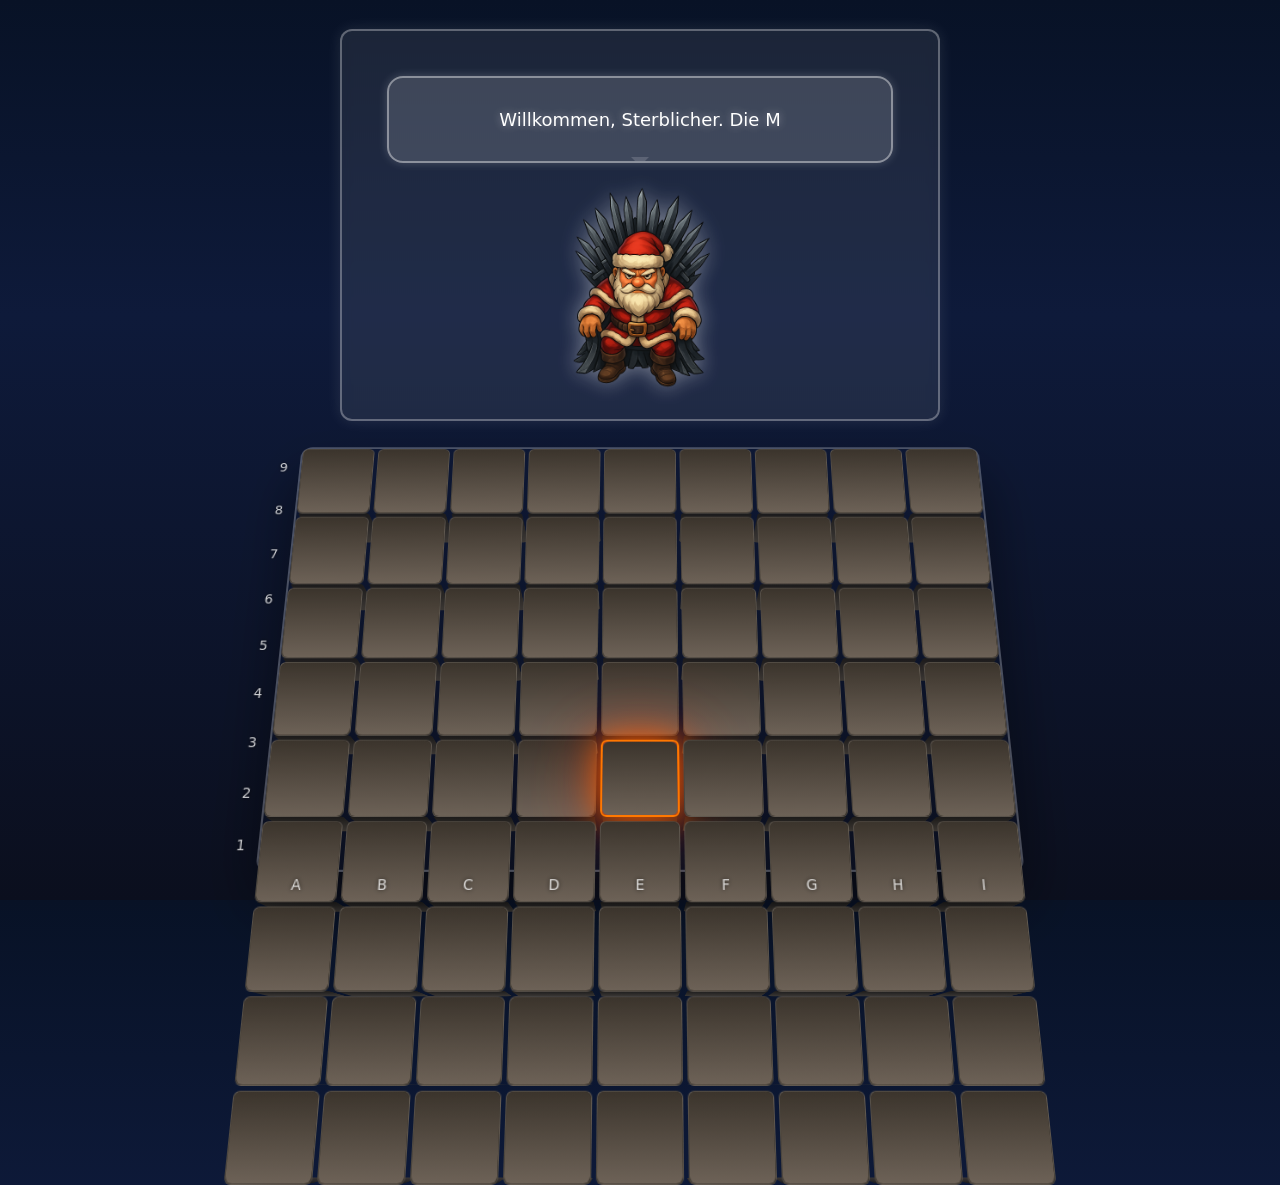
==== index.html @ 5eae1a0c "top" ====
<!DOCTYPE html>
<html lang="de">
<head>
<meta charset="UTF-8" />
<meta name="viewport" content="width=device-width, initial-scale=1.0" />
<title>3D Board – Mitternachtsschnee</title>
<style>
:root {
  --board-size: 9;
  --tile-gap: 4px;
  --tilt-start: 90deg;
  --tilt-end: 20deg;
  --anim-duration: 2000ms;
}
*{box-sizing:border-box}
body{
  margin:0;
  height:100dvh;
  display:flex;
  flex-direction:column;
  justify-content:center;
  align-items:center;
  font-family:system-ui,-apple-system,Segoe UI,Roboto,Helvetica,Arial,sans-serif;
  perspective:1200px;
  color:#f8f8f8;
  background:linear-gradient(to bottom,#081226 0%,#0e1a3a 35%,#0b0f1e 100%);
  overflow:hidden;
}

/* ❄️ Schneefall */
.snow-container{position:fixed;top:0;left:0;right:0;height:35vh;overflow:hidden;pointer-events:none;z-index:0;}
.snowflake{position:absolute;top:-10px;background:white;border-radius:50%;opacity:.8;animation:fall linear forwards;}
@keyframes fall{0%{transform:translateY(0);opacity:1;}100%{transform:translateY(35vh);opacity:0;}}

/* === Santa & Sprechblase === */
.santaWrap{
  position:relative;
  display:flex;
  flex-direction:column;
  align-items:center;
  justify-content:flex-start;
  text-align:center;
  width:90%;
  max-width:600px;
  padding:3dvh 0 2dvh;
  border:2px solid rgba(255,255,255,0.3);
  border-radius:12px;
  background:rgba(255,255,255,0.08);
  backdrop-filter:blur(6px);
  box-shadow:0 0 15px rgba(255,255,255,0.1);
  z-index:2;
  flex-shrink:0;
}
.speechBubble{
  position:relative;
  background:rgba(255,255,255,0.15);
  border:2px solid rgba(255,255,255,0.4);
  border-radius:16px;
  padding:1dvh 2dvw;
  margin-bottom:2dvh;
  font-size:clamp(12px,2.5vw,18px);
  line-height:1.4;
  color:#fff;
  width:85%;
  height:4.8em; /* Fixe Höhe für 2–3 Zeilen */
  overflow:hidden;
  text-align:center;
  text-shadow:0 0 8px rgba(255,255,255,0.4);
  box-shadow:0 0 10px rgba(255,255,255,0.2);
  opacity:0;
  transition:opacity .8s ease;
  display:flex;
  align-items:center;
  justify-content:center;
}
.speechBubble::after,.speechBubble::before{
  content:"";
  position:absolute;
  bottom:-18px;
  left:50%;
  transform:translateX(-50%);
  border:9px solid transparent;
  border-top-color:rgba(255,255,255,0.4);
}
.speechBubble::before{bottom:-14px;border-top-color:rgba(255,255,255,0.15);}
.santaWrap img{width:clamp(100px,25vmin,220px);height:auto;display:block;filter:drop-shadow(0 0 10px rgba(255,255,255,0.4));}

/* === Würfel === */
.santaPieces {
  position:absolute;
  top:55%;
  width:100%;
  opacity:0;
  transform:scale(0.6);
  transition:opacity 1.5s ease, transform 1.5s ease;
  pointer-events:none;
}
.santaPieces.show {
  opacity:1;
  transform:scale(1);
}
.santaPiece {
  position:absolute;
  top:0;
  width:65px;height:65px;
  border-radius:8px;
  background:linear-gradient(145deg,#dcdfe9,#a0a3b0);
  display:flex;align-items:center;justify-content:center;
  font-size:2rem;
  color:#fff;
  box-shadow:0 0 20px rgba(255,255,255,0.25);
  transform-style:preserve-3d;
  cursor:grab;
  user-select:none;
  transition:transform .2s ease, box-shadow .2s ease;
  pointer-events:auto;
}
.santaPiece:active{cursor:grabbing;transform:scale(1.1);}
.santaPiece.king{left:40px;background:linear-gradient(145deg,#ffbf00,#cc9a00);}
.santaPiece.guard{right:40px;background:linear-gradient(145deg,#5bc0de,#337ab7);}

/* === Board === */
.board3d{
  width:min(80vmin,85vw);
  height:auto;
  aspect-ratio:1/1;
  max-height:50vh;
  perspective:1200px;
  z-index:1;
  display:flex;
  align-items:center;
  justify-content:center;
  transform:translateY(0);
  position:relative;
  flex-shrink:0;
}
#board{
  display:grid;
  grid-template-columns:repeat(var(--board-size),1fr);
  grid-template-rows:repeat(var(--board-size),1fr);
  gap:var(--tile-gap);
  width:100%;height:100%;
  border:2px solid rgba(255,255,255,0.25);
  border-radius:12px;
  transform-style:preserve-3d;transform-origin:center;
  transform:rotateX(var(--tilt-start));animation:tiltIn var(--anim-duration)ease-out forwards;
  box-shadow:0 30px 60px rgba(0,0,0,0.45);
}
@keyframes tiltIn{from{transform:rotateX(var(--tilt-start));}to{transform:rotateX(var(--tilt-end));}}
.tile{
  position:relative;
  background:linear-gradient(145deg,#51483e,#332d25);
  border:1px solid rgba(255,255,255,0.1);
  border-radius:6px;
  transform-style:preserve-3d;
  display:flex;align-items:center;justify-content:center;
  cursor:pointer;
  transition:transform .6s ease, box-shadow .3s ease, background .3s ease;
  box-shadow:inset 0 2px 4px rgba(0,0,0,0.4);
  aspect-ratio:1/1;
}
.tile.center{
  background:radial-gradient(circle at center,#ff3300 0%,#7a0000 70%);
  border:2px solid rgba(255,120,0,1);
  box-shadow:0 0 30px rgba(255,100,0,0.9),
             0 0 70px rgba(255,60,0,0.7),
             inset 0 0 50px rgba(255,200,100,0.5);
  animation:flame 1.6s infinite ease-in-out alternate;
  cursor:default !important;
}
@keyframes flame {
  0% { box-shadow:0 0 25px rgba(255,100,0,0.9),
                 0 0 60px rgba(255,60,0,0.7),
                 inset 0 0 30px rgba(255,180,50,0.4); }
  100% { box-shadow:0 0 40px rgba(255,150,0,1),
                 0 0 90px rgba(255,100,0,0.9),
                 inset 0 0 60px rgba(255,220,150,0.6); }
}
.tile::before{
  content:"";position:absolute;inset:0;
  background:linear-gradient(to top,#6d6257,#3b342c);
  border-radius:6px;transform-origin:bottom;transform:translateZ(0);
  transition:transform .5s ease;
}
.tile::after{
  content:"";position:absolute;inset:0;background:linear-gradient(to bottom,#463f35,#1d1a15);
  border-radius:6px;transform-origin:bottom;transform:rotateX(90deg) translateZ(0);
  transition:transform .5s ease;opacity:.8;
}
.tile.pillar::before{transform:translateZ(20px);}
.tile.pillar::after{transform:rotateX(90deg) translateZ(20px);}
.tile.highlight {
  box-shadow:0 0 15px 6px rgba(0,80,255,0.6);
  background:linear-gradient(145deg,#3a4a6b,#1a2338);
  border:1px solid rgba(0,100,255,0.6);
}

/* === Koordinaten === */
#coords {
  position:absolute;
  inset:0;
  pointer-events:none;
  transform-style:preserve-3d;
  transform:rotateX(var(--tilt-end));
  z-index:5;
}
.coord-col, .coord-row {
  position:absolute;
  color:rgba(255,255,255,0.8);
  font-size:clamp(10px,1.5vmin,14px);
  text-shadow:0 0 4px rgba(0,0,0,0.7);
  transform:translateZ(2px);
}
.coord-col {
  bottom:-1.5em;
  width:calc(100% / var(--board-size));
  text-align:center;
  left:calc((var(--index) + 0.5) * (100% / var(--board-size)));
  transform:translateX(-50%) translateZ(2px);
}
.coord-row {
  left:-1.5em;
  height:calc(100% / var(--board-size));
  display:flex;align-items:center;justify-content:center;
  top:calc((var(--index) + 0.5) * (100% / var(--board-size)));
  transform:translateY(-50%) translateZ(2px);
}
</style>
</head>
<body>
  <div class="snow-container" id="snow"></div>

  <div class="santaWrap">
    <p class="speechBubble" id="speechBubble">Willkommen, Sterblicher. Die Mitternacht ist still, und der Schnee tanzt … 🎅</p>
    <img id="santaImg" src="assets/opponent/santa1.png" alt="Santa Gegner" />
    <div class="santaPieces" id="santaPieces">
      <div class="santaPiece king" draggable="true" id="king">👑</div>
      <div class="santaPiece guard" draggable="true" id="guard">🛡️</div>
    </div>
  </div>

  <div class="board3d">
    <div id="board"></div>
    <div id="coords"></div>
  </div>

<script>
class Tile {
  constructor(x,y,isCenter=false){
    this.x=x;this.y=y;this.isCenter=isCenter;
    this.el=document.createElement('div');
    this.el.className='tile';
    if(isCenter)this.el.classList.add('center');
  }
}
class Board{
  constructor(size=9){
    this.size=size;this.center=Math.floor(size/2);
    this.el=document.getElementById('board');
    this.el.style.setProperty('--board-size',String(size));
    for(let y=0;y<size;y++){
      for(let x=0;x<size;x++){
        const t=new Tile(x,y,x===this.center&&y===this.center);
        this.el.appendChild(t.el);
        t.el.dataset.x=x;t.el.dataset.y=y;
        if(!t.isCenter){
          t.el.addEventListener('click',()=>{
            if(t.el.querySelector('.santaPiece')) return;
            t.el.classList.toggle('pillar');
          });
        }
        t.el.addEventListener('dragenter',e=>{
          e.preventDefault();
          if(!t.isCenter)t.el.classList.add('highlight');
        });
        t.el.addEventListener('dragleave',()=>t.el.classList.remove('highlight'));
        t.el.addEventListener('dragover',e=>e.preventDefault());
        t.el.addEventListener('drop',e=>{
          t.el.classList.remove('highlight');
          if(t.isCenter){speakSanta("Das Zentrum ist heilig – hier darf nichts platziert werden! 🔥");return;}
          const pieceId=e.dataTransfer.getData('piece');
          if(!pieceId)return;
          const piece=document.getElementById(pieceId);
          const yPos=parseInt(t.el.dataset.y);
          if(pieceId==='guard' && yPos!==0){speakSanta("Der Guard darf nur in deiner ersten Reihe platziert werden! ❄️");return;}
          if(t.el.querySelector('.santaPiece')){speakSanta("Dieses Feld ist bereits besetzt! ⚠️");return;}
          t.el.appendChild(piece);
          piece.style.position='absolute';
          piece.style.top='10%';
          piece.style.left='10%';
          piece.style.transform='scale(0.8)';
          speakSanta("Gut gemacht! Jetzt bist du bereit für das nächste Kapitel ... 🎄");
        });
      }
    }
    this.addCoords();
  }
  addCoords(){
    const c=document.getElementById('coords');
    const s=this.size;
    for(let x=0;x<s;x++){
      const col=document.createElement('div');
      col.className='coord-col';
      col.style.setProperty('--index',x);
      col.textContent=String.fromCharCode(65+x);
      c.appendChild(col);
    }
    for(let y=0;y<s;y++){
      const row=document.createElement('div');
      row.className='coord-row';
      row.style.setProperty('--index',y);
      row.textContent=s-y;
      c.appendChild(row);
    }
  }
}

function typeWriter(el,text,speed=25){
  const shortText=text.length>160?text.slice(0,150)+'…':text;
  el.textContent='';el.style.opacity='1';let i=0;
  (function tick(){if(i<shortText.length){el.textContent+=shortText[i++];setTimeout(tick,speed);} })();
}
function speakSanta(text){typeWriter(document.getElementById('speechBubble'),text,20);}
function createSnowflakes(c,n=40){
  for(let i=0;i<n;i++){
    const f=document.createElement('div');f.classList.add('snowflake');
    const s=Math.random()*4+2;f.style.width=`${s}px`;f.style.height=`${s}px`;
    f.style.left=`${Math.random()*100}%`;f.style.animationDuration=`${5+Math.random()*5}s`;f.style.animationDelay=`${Math.random()*5}s`;
    c.appendChild(f);
    f.addEventListener('animationend',()=>{c.removeChild(f);createSnowflakes(c,1);});
  }
}
document.addEventListener('DOMContentLoaded',()=>{
  new Board(9);
  const b=document.getElementById('speechBubble');
  const p=document.getElementById('santaPieces');
  const t1=b.textContent.trim();
  b.textContent='';
  const t2="Platziere den König und den Guard auf dem Spielfeld. Der König darf überall stehen, der Guard nur in deiner ersten Reihe. 👑🛡️";
  document.getElementById('board').addEventListener('animationend',()=>{
    typeWriter(b,t1,30);
    setTimeout(()=>{p.classList.add('show');setTimeout(()=>{typeWriter(b,t2,25);},1800);},6000);
  },{once:true});
  createSnowflakes(document.getElementById('snow'));
  document.querySelectorAll('.santaPiece').forEach(p=>{
    p.addEventListener('dragstart',e=>{e.dataTransfer.setData('piece',p.id);e.target.style.opacity='0.6';});
    p.addEventListener('dragend',e=>{e.target.style.opacity='1';});
  });
});
</script>
</body>
</html>
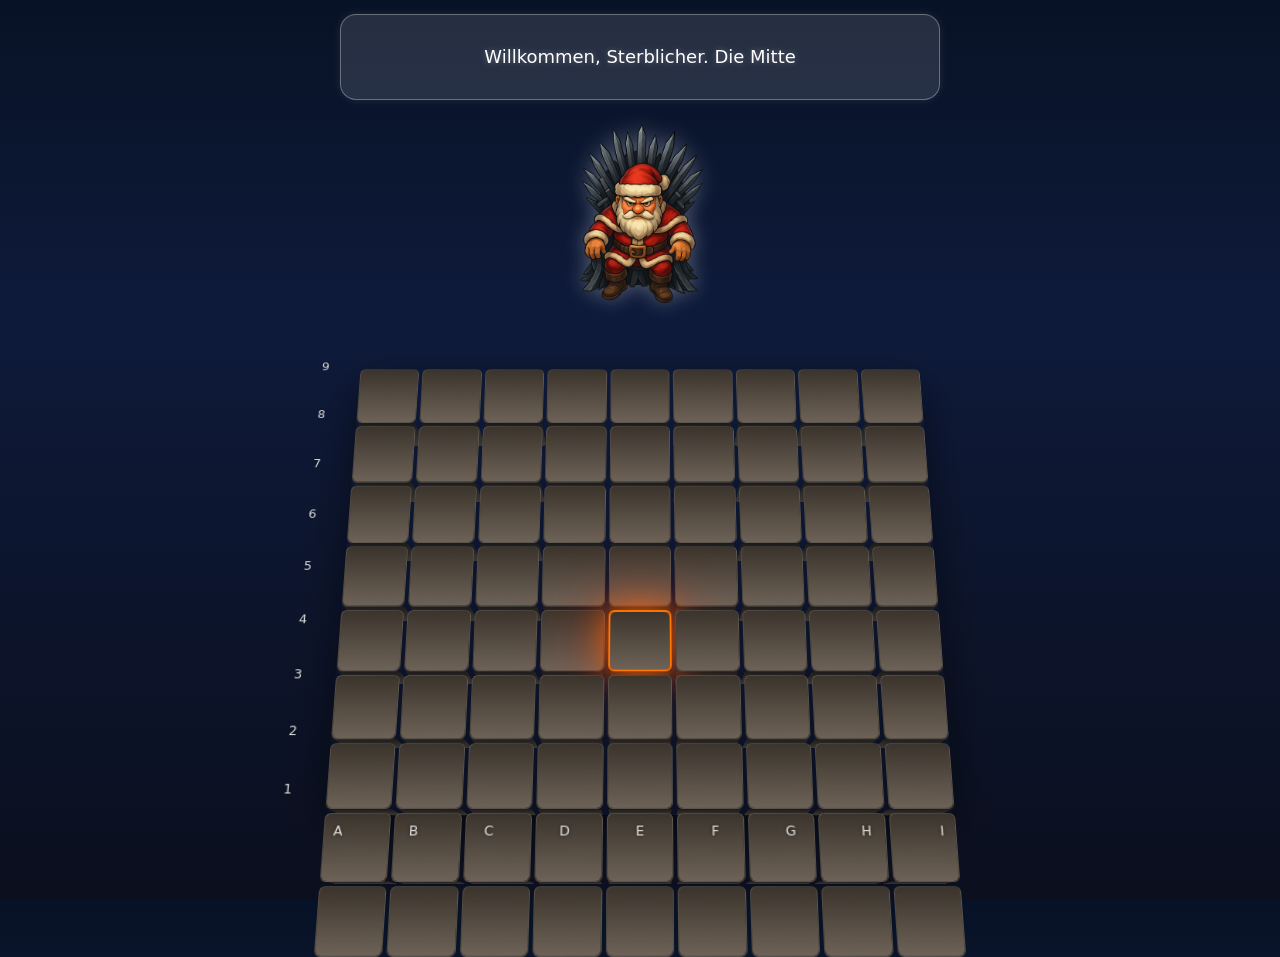
==== commit 2553efe7: "letzter stand" ====
--- a/index.html
+++ b/index.html
@@ -3,28 +3,28 @@
 <head>
 <meta charset="UTF-8" />
 <meta name="viewport" content="width=device-width, initial-scale=1.0" />
-<title>3D Board – Mitternachtsschnee</title>
+<title>3D Board – Santa Frost</title>
 <style>
 :root {
   --board-size: 9;
   --tile-gap: 4px;
   --tilt-start: 90deg;
-  --tilt-end: 20deg;
+  --tilt-end: 18deg;
   --anim-duration: 2000ms;
 }
-*{box-sizing:border-box}
-body{
-  margin:0;
-  height:100dvh;
-  display:flex;
-  flex-direction:column;
-  justify-content:center;
-  align-items:center;
-  font-family:system-ui,-apple-system,Segoe UI,Roboto,Helvetica,Arial,sans-serif;
-  perspective:1200px;
-  color:#f8f8f8;
-  background:linear-gradient(to bottom,#081226 0%,#0e1a3a 35%,#0b0f1e 100%);
-  overflow:hidden;
+*{box-sizing:border-box;margin:0;padding:0;}
+body {
+  height: 100dvh;
+  display: flex;
+  flex-direction: column;
+  justify-content: flex-start; /* war space-between -> entfernt den Abstand */
+  align-items: center;
+  background: linear-gradient(to bottom,#081226 0%,#0e1a3a 35%,#0b0f1e 100%);
+  color: #fff;
+  font-family: system-ui, -apple-system, Segoe UI, Roboto, Helvetica, Arial, sans-serif;
+  overflow: hidden;
+  perspective: 1200px;
+  padding: 1dvh 0;
 }
 
 /* ❄️ Schneefall */
@@ -32,138 +32,145 @@
 .snowflake{position:absolute;top:-10px;background:white;border-radius:50%;opacity:.8;animation:fall linear forwards;}
 @keyframes fall{0%{transform:translateY(0);opacity:1;}100%{transform:translateY(35vh);opacity:0;}}
 
-/* === Santa & Sprechblase === */
-.santaWrap{
-  position:relative;
-  display:flex;
-  flex-direction:column;
-  align-items:center;
-  justify-content:flex-start;
-  text-align:center;
-  width:90%;
-  max-width:600px;
-  padding:3dvh 0 2dvh;
-  border:2px solid rgba(255,255,255,0.3);
-  border-radius:12px;
-  background:rgba(255,255,255,0.08);
-  backdrop-filter:blur(6px);
-  box-shadow:0 0 15px rgba(255,255,255,0.1);
-  z-index:2;
-  flex-shrink:0;
-}
+/* === Santa & UI === */
+.santaWrap {
+  display: flex;
+  flex-direction: column;
+  align-items: center;
+  justify-content: flex-start;
+  gap: 1dvh; /* etwas enger zusammen */
+  z-index: 2;
+  flex-shrink: 0;
+  margin-top: 0.5dvh; /* fast kein Abstand oben */
+  margin-bottom: 0.5dvh; /* minimaler Puffer zum Board */
+}
+
 .speechBubble{
-  position:relative;
-  background:rgba(255,255,255,0.15);
-  border:2px solid rgba(255,255,255,0.4);
+  background:rgba(255,255,255,0.12);
+  border:1.5px solid rgba(255,255,255,0.3);
   border-radius:16px;
   padding:1dvh 2dvw;
-  margin-bottom:2dvh;
-  font-size:clamp(12px,2.5vw,18px);
+  font-size:clamp(12px,2.3vw,18px);
   line-height:1.4;
-  color:#fff;
-  width:85%;
-  height:4.8em; /* Fixe Höhe für 2–3 Zeilen */
+  width:min(85vw,600px);
+  height:4.8em;
+  text-align:center;
+  text-shadow:0 0 6px rgba(255,255,255,0.3);
   overflow:hidden;
-  text-align:center;
-  text-shadow:0 0 8px rgba(255,255,255,0.4);
-  box-shadow:0 0 10px rgba(255,255,255,0.2);
   opacity:0;
   transition:opacity .8s ease;
   display:flex;
   align-items:center;
   justify-content:center;
-}
-.speechBubble::after,.speechBubble::before{
-  content:"";
-  position:absolute;
-  bottom:-18px;
-  left:50%;
-  transform:translateX(-50%);
-  border:9px solid transparent;
-  border-top-color:rgba(255,255,255,0.4);
-}
-.speechBubble::before{bottom:-14px;border-top-color:rgba(255,255,255,0.15);}
-.santaWrap img{width:clamp(100px,25vmin,220px);height:auto;display:block;filter:drop-shadow(0 0 10px rgba(255,255,255,0.4));}
-
-/* === Würfel === */
-.santaPieces {
-  position:absolute;
-  top:55%;
-  width:100%;
-  opacity:0;
-  transform:scale(0.6);
-  transition:opacity 1.5s ease, transform 1.5s ease;
-  pointer-events:none;
-}
-.santaPieces.show {
-  opacity:1;
-  transform:scale(1);
-}
-.santaPiece {
-  position:absolute;
-  top:0;
+  box-shadow:0 0 8px rgba(255,255,255,0.1);
+  margin-bottom:1dvh;
+}
+.santaSection{
+  display:flex;
+  align-items:center;
+  justify-content:center;
+  gap:4dvw;
+}
+.santaSection img{
+  width:clamp(100px,22vmin,200px);
+  height:auto;
+  filter:drop-shadow(0 0 10px rgba(255,255,255,0.3));
+}
+.santaPiece{
   width:65px;height:65px;
   border-radius:8px;
-  background:linear-gradient(145deg,#dcdfe9,#a0a3b0);
   display:flex;align-items:center;justify-content:center;
   font-size:2rem;
   color:#fff;
-  box-shadow:0 0 20px rgba(255,255,255,0.25);
   transform-style:preserve-3d;
   cursor:grab;
+  transition:transform .2s ease,box-shadow .2s ease;
   user-select:none;
-  transition:transform .2s ease, box-shadow .2s ease;
-  pointer-events:auto;
-}
-.santaPiece:active{cursor:grabbing;transform:scale(1.1);}
-.santaPiece.king{left:40px;background:linear-gradient(145deg,#ffbf00,#cc9a00);}
-.santaPiece.guard{right:40px;background:linear-gradient(145deg,#5bc0de,#337ab7);}
-
-/* === Board === */
-.board3d{
-  width:min(80vmin,85vw);
-  height:auto;
-  aspect-ratio:1/1;
-  max-height:50vh;
-  perspective:1200px;
-  z-index:1;
-  display:flex;
-  align-items:center;
-  justify-content:center;
-  transform:translateY(0);
-  position:relative;
-  flex-shrink:0;
-}
-#board{
+  opacity:0;
+  transform:scale(0.7);
+}
+.santaPiece:active{transform:scale(1.1);}
+.santaPiece.king{background:linear-gradient(145deg,#ffbf00,#cc9a00);}
+.santaPiece.guard{background:linear-gradient(145deg,#5bc0de,#337ab7);}
+.santaPiece.show{opacity:1;transform:scale(1);transition:opacity 1.5s ease,transform 1.5s ease;}
+
+.board3d {
+  width: min(70vmin, 90vw);
+  aspect-ratio: 1 / 1;
+  perspective: 1200px;
+  display: flex;
+  align-items: center;
+  justify-content: center;
+
+  /* Direkt unter Santa */
+  margin-top: 0.5;
+  margin-bottom: 0;
+  position: relative;
+  top: 0;
+
+  /* Damit alles reinpasst */
+  max-height: 55vh;
+}
+
+@media (max-height: 850px) {
+  .board3d {
+    max-height: 50vh;
+  }
+}
+
+@media (max-height: 700px) {
+  .board3d {
+    max-height: 48vh;
+  }
+}
+
+@media (max-height: 600px) {
+  .board3d {
+    max-height: 46vh;
+  }
+}
+
+
+#board {
   display:grid;
   grid-template-columns:repeat(var(--board-size),1fr);
   grid-template-rows:repeat(var(--board-size),1fr);
   gap:var(--tile-gap);
-  width:100%;height:100%;
-  border:2px solid rgba(255,255,255,0.25);
-  border-radius:12px;
-  transform-style:preserve-3d;transform-origin:center;
-  transform:rotateX(var(--tilt-start));animation:tiltIn var(--anim-duration)ease-out forwards;
-  box-shadow:0 30px 60px rgba(0,0,0,0.45);
-}
-@keyframes tiltIn{from{transform:rotateX(var(--tilt-start));}to{transform:rotateX(var(--tilt-end));}}
+  width:100%;
+  height:100%;
+  border-radius:10px;
+  transform-style:preserve-3d;
+  transform-origin:center bottom;
+  transform:rotateX(var(--tilt-start));
+  animation:tiltIn var(--anim-duration)ease-out forwards;
+  box-shadow:0 20px 50px rgba(0,0,0,0.5);
+}
+
+@keyframes tiltIn {
+  from { transform: rotateX(var(--tilt-start)); }
+  to   { transform: rotateX(var(--tilt-end)); }
+}
+
+/* === TILE === */
 .tile{
   position:relative;
   background:linear-gradient(145deg,#51483e,#332d25);
   border:1px solid rgba(255,255,255,0.1);
   border-radius:6px;
   transform-style:preserve-3d;
-  display:flex;align-items:center;justify-content:center;
+  display:flex;
+  align-items:center;
+  justify-content:center;
   cursor:pointer;
   transition:transform .6s ease, box-shadow .3s ease, background .3s ease;
+  aspect-ratio:1/1;
   box-shadow:inset 0 2px 4px rgba(0,0,0,0.4);
-  aspect-ratio:1/1;
 }
 .tile.center{
   background:radial-gradient(circle at center,#ff3300 0%,#7a0000 70%);
   border:2px solid rgba(255,120,0,1);
-  box-shadow:0 0 30px rgba(255,100,0,0.9),
-             0 0 70px rgba(255,60,0,0.7),
+  box-shadow:0 0 35px rgba(255,100,0,0.9),
+             0 0 80px rgba(255,60,0,0.7),
              inset 0 0 50px rgba(255,200,100,0.5);
   animation:flame 1.6s infinite ease-in-out alternate;
   cursor:default !important;
@@ -189,13 +196,13 @@
 }
 .tile.pillar::before{transform:translateZ(20px);}
 .tile.pillar::after{transform:rotateX(90deg) translateZ(20px);}
-.tile.highlight {
+.tile.highlight{
   box-shadow:0 0 15px 6px rgba(0,80,255,0.6);
   background:linear-gradient(145deg,#3a4a6b,#1a2338);
   border:1px solid rgba(0,100,255,0.6);
 }
 
-/* === Koordinaten === */
+/* === KOORDINATEN === */
 #coords {
   position:absolute;
   inset:0;
@@ -204,26 +211,32 @@
   transform:rotateX(var(--tilt-end));
   z-index:5;
 }
-.coord-col, .coord-row {
+
+.coord-col,
+.coord-row {
   position:absolute;
-  color:rgba(255,255,255,0.8);
-  font-size:clamp(10px,1.5vmin,14px);
-  text-shadow:0 0 4px rgba(0,0,0,0.7);
-  transform:translateZ(2px);
-}
+  color:rgba(255,255,255,0.85);
+  font-size:clamp(8px,1.4vmin,13px);
+  text-shadow:0 0 4px rgba(0,0,0,0.6);
+  transform:translateZ(8px);
+}
+
 .coord-col {
   bottom:-1.5em;
   width:calc(100% / var(--board-size));
   text-align:center;
   left:calc((var(--index) + 0.5) * (100% / var(--board-size)));
-  transform:translateX(-50%) translateZ(2px);
-}
+  transform:translateX(-50%) translateZ(8px);
+}
+
 .coord-row {
   left:-1.5em;
   height:calc(100% / var(--board-size));
-  display:flex;align-items:center;justify-content:center;
+  display:flex;
+  align-items:center;
+  justify-content:center;
   top:calc((var(--index) + 0.5) * (100% / var(--board-size)));
-  transform:translateY(-50%) translateZ(2px);
+  transform:translateY(-50%) translateZ(8px);
 }
 </style>
 </head>
@@ -232,9 +245,10 @@
 
   <div class="santaWrap">
     <p class="speechBubble" id="speechBubble">Willkommen, Sterblicher. Die Mitternacht ist still, und der Schnee tanzt … 🎅</p>
-    <img id="santaImg" src="assets/opponent/santa1.png" alt="Santa Gegner" />
-    <div class="santaPieces" id="santaPieces">
+
+    <div class="santaSection">
       <div class="santaPiece king" draggable="true" id="king">👑</div>
+      <img id="santaImg" src="assets/opponent/santa1.png" alt="Santa Gegner" />
       <div class="santaPiece guard" draggable="true" id="guard">🛡️</div>
     </div>
   </div>
@@ -333,13 +347,18 @@
 document.addEventListener('DOMContentLoaded',()=>{
   new Board(9);
   const b=document.getElementById('speechBubble');
-  const p=document.getElementById('santaPieces');
+  const king=document.getElementById('king');
+  const guard=document.getElementById('guard');
   const t1=b.textContent.trim();
   b.textContent='';
   const t2="Platziere den König und den Guard auf dem Spielfeld. Der König darf überall stehen, der Guard nur in deiner ersten Reihe. 👑🛡️";
   document.getElementById('board').addEventListener('animationend',()=>{
     typeWriter(b,t1,30);
-    setTimeout(()=>{p.classList.add('show');setTimeout(()=>{typeWriter(b,t2,25);},1800);},6000);
+    setTimeout(()=>{
+      king.classList.add('show');
+      guard.classList.add('show');
+      setTimeout(()=>{typeWriter(b,t2,25);},1800);
+    },6000);
   },{once:true});
   createSnowflakes(document.getElementById('snow'));
   document.querySelectorAll('.santaPiece').forEach(p=>{
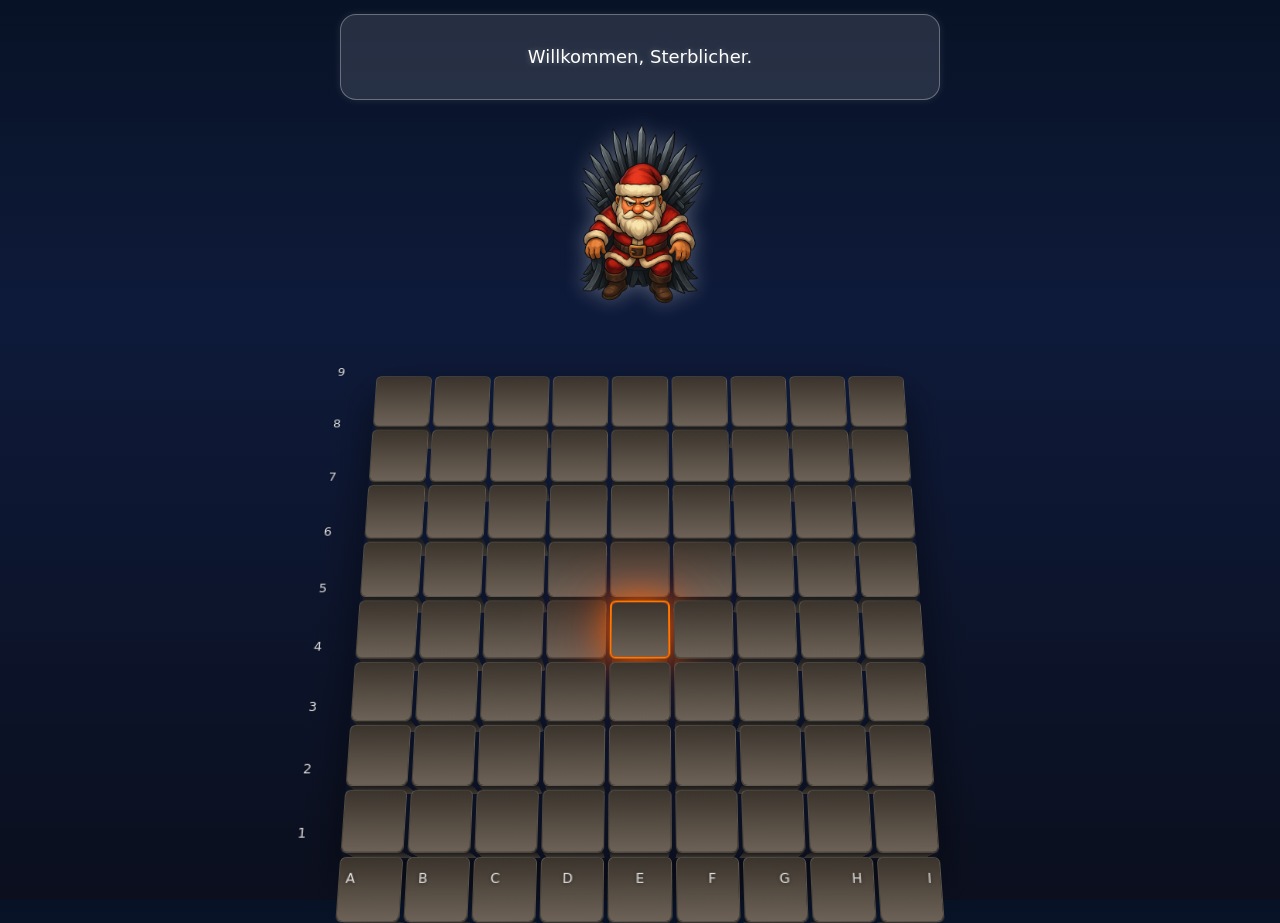
==== commit 49d7be4a: "touchable handy" ====
--- a/index.html
+++ b/index.html
@@ -95,21 +95,17 @@
 .santaPiece.show{opacity:1;transform:scale(1);transition:opacity 1.5s ease,transform 1.5s ease;}
 
 .board3d {
-  width: min(70vmin, 90vw);
+  width: 96vw;               /* fast volle Bildschirmbreite */
+  max-width: 600px;          /* optional, damit es auf Tablets nicht zu groß wird */
   aspect-ratio: 1 / 1;
   perspective: 1200px;
   display: flex;
   align-items: center;
   justify-content: center;
-
-  /* Direkt unter Santa */
-  margin-top: 0.5;
-  margin-bottom: 0;
+  margin: 0 auto;
   position: relative;
   top: 0;
-
-  /* Damit alles reinpasst */
-  max-height: 55vh;
+  max-height: 60vh;
 }
 
 @media (max-height: 850px) {
@@ -260,112 +256,185 @@
 
 <script>
 class Tile {
-  constructor(x,y,isCenter=false){
-    this.x=x;this.y=y;this.isCenter=isCenter;
-    this.el=document.createElement('div');
-    this.el.className='tile';
-    if(isCenter)this.el.classList.add('center');
-  }
-}
-class Board{
-  constructor(size=9){
-    this.size=size;this.center=Math.floor(size/2);
-    this.el=document.getElementById('board');
-    this.el.style.setProperty('--board-size',String(size));
-    for(let y=0;y<size;y++){
-      for(let x=0;x<size;x++){
-        const t=new Tile(x,y,x===this.center&&y===this.center);
+  constructor(x, y, isCenter = false) {
+    this.x = x;
+    this.y = y;
+    this.isCenter = isCenter;
+    this.el = document.createElement("div");
+    this.el.className = "tile";
+    if (isCenter) this.el.classList.add("center");
+  }
+}
+
+class Board {
+  constructor(size = 9) {
+    this.size = size;
+    this.center = Math.floor(size / 2);
+    this.el = document.getElementById("board");
+    this.el.style.setProperty("--board-size", String(size));
+    for (let y = 0; y < size; y++) {
+      for (let x = 0; x < size; x++) {
+        const t = new Tile(x, y, x === this.center && y === this.center);
         this.el.appendChild(t.el);
-        t.el.dataset.x=x;t.el.dataset.y=y;
-        if(!t.isCenter){
-          t.el.addEventListener('click',()=>{
-            if(t.el.querySelector('.santaPiece')) return;
-            t.el.classList.toggle('pillar');
+        t.el.dataset.x = x;
+        t.el.dataset.y = y;
+        if (!t.isCenter) {
+          t.el.addEventListener("click", () => {
+            if (t.el.querySelector(".santaPiece")) return;
+            t.el.classList.toggle("pillar");
           });
         }
-        t.el.addEventListener('dragenter',e=>{
-          e.preventDefault();
-          if(!t.isCenter)t.el.classList.add('highlight');
-        });
-        t.el.addEventListener('dragleave',()=>t.el.classList.remove('highlight'));
-        t.el.addEventListener('dragover',e=>e.preventDefault());
-        t.el.addEventListener('drop',e=>{
-          t.el.classList.remove('highlight');
-          if(t.isCenter){speakSanta("Das Zentrum ist heilig – hier darf nichts platziert werden! 🔥");return;}
-          const pieceId=e.dataTransfer.getData('piece');
-          if(!pieceId)return;
-          const piece=document.getElementById(pieceId);
-          const yPos=parseInt(t.el.dataset.y);
-          if(pieceId==='guard' && yPos!==0){speakSanta("Der Guard darf nur in deiner ersten Reihe platziert werden! ❄️");return;}
-          if(t.el.querySelector('.santaPiece')){speakSanta("Dieses Feld ist bereits besetzt! ⚠️");return;}
-          t.el.appendChild(piece);
-          piece.style.position='absolute';
-          piece.style.top='10%';
-          piece.style.left='10%';
-          piece.style.transform='scale(0.8)';
-          speakSanta("Gut gemacht! Jetzt bist du bereit für das nächste Kapitel ... 🎄");
-        });
       }
     }
     this.addCoords();
   }
-  addCoords(){
-    const c=document.getElementById('coords');
-    const s=this.size;
-    for(let x=0;x<s;x++){
-      const col=document.createElement('div');
-      col.className='coord-col';
-      col.style.setProperty('--index',x);
-      col.textContent=String.fromCharCode(65+x);
+  addCoords() {
+    const c = document.getElementById("coords");
+    const s = this.size;
+    for (let x = 0; x < s; x++) {
+      const col = document.createElement("div");
+      col.className = "coord-col";
+      col.style.setProperty("--index", x);
+      col.textContent = String.fromCharCode(65 + x);
       c.appendChild(col);
     }
-    for(let y=0;y<s;y++){
-      const row=document.createElement('div');
-      row.className='coord-row';
-      row.style.setProperty('--index',y);
-      row.textContent=s-y;
+    for (let y = 0; y < s; y++) {
+      const row = document.createElement("div");
+      row.className = "coord-row";
+      row.style.setProperty("--index", y);
+      row.textContent = s - y;
       c.appendChild(row);
     }
   }
 }
 
-function typeWriter(el,text,speed=25){
-  const shortText=text.length>160?text.slice(0,150)+'…':text;
-  el.textContent='';el.style.opacity='1';let i=0;
-  (function tick(){if(i<shortText.length){el.textContent+=shortText[i++];setTimeout(tick,speed);} })();
-}
-function speakSanta(text){typeWriter(document.getElementById('speechBubble'),text,20);}
-function createSnowflakes(c,n=40){
-  for(let i=0;i<n;i++){
-    const f=document.createElement('div');f.classList.add('snowflake');
-    const s=Math.random()*4+2;f.style.width=`${s}px`;f.style.height=`${s}px`;
-    f.style.left=`${Math.random()*100}%`;f.style.animationDuration=`${5+Math.random()*5}s`;f.style.animationDelay=`${Math.random()*5}s`;
+function typeWriter(el, text, speed = 25) {
+  const shortText = text.length > 160 ? text.slice(0, 150) + "…" : text;
+  el.textContent = "";
+  el.style.opacity = "1";
+  let i = 0;
+  (function tick() {
+    if (i < shortText.length) {
+      el.textContent += shortText[i++];
+      setTimeout(tick, speed);
+    }
+  })();
+}
+function speakSanta(text) {
+  typeWriter(document.getElementById("speechBubble"), text, 20);
+}
+
+function createSnowflakes(c, n = 40) {
+  for (let i = 0; i < n; i++) {
+    const f = document.createElement("div");
+    f.classList.add("snowflake");
+    const s = Math.random() * 4 + 2;
+    f.style.width = `${s}px`;
+    f.style.height = `${s}px`;
+    f.style.left = `${Math.random() * 100}%`;
+    f.style.animationDuration = `${5 + Math.random() * 5}s`;
+    f.style.animationDelay = `${Math.random() * 5}s`;
     c.appendChild(f);
-    f.addEventListener('animationend',()=>{c.removeChild(f);createSnowflakes(c,1);});
-  }
-}
-document.addEventListener('DOMContentLoaded',()=>{
+    f.addEventListener("animationend", () => {
+      c.removeChild(f);
+      createSnowflakes(c, 1);
+    });
+  }
+}
+
+// === TOUCH + MOUSE DRAG SYSTEM ===
+function enableDragAndTouch(piece) {
+  let currentTile = null;
+
+  function placeOnTile(tile) {
+    if (!tile || tile.classList.contains("center")) {
+      speakSanta("Das Zentrum ist heilig – hier darf nichts platziert werden! 🔥");
+      return;
+    }
+    const yPos = parseInt(tile.dataset.y);
+    if (piece.id === "guard" && yPos !== 0) {
+      speakSanta("Der Guard darf nur in deiner ersten Reihe platziert werden! ❄️");
+      return;
+    }
+    if (tile.querySelector(".santaPiece")) {
+      speakSanta("Dieses Feld ist bereits besetzt! ⚠️");
+      return;
+    }
+    tile.appendChild(piece);
+    piece.style.position = "absolute";
+    piece.style.top = "10%";
+    piece.style.left = "10%";
+    piece.style.transform = "scale(0.8)";
+    speakSanta("Gut gemacht! Jetzt bist du bereit für das nächste Kapitel ... 🎄");
+  }
+
+  // Desktop Drag&Drop
+  piece.addEventListener("dragstart", (e) => {
+    e.dataTransfer.setData("piece", piece.id);
+    e.target.style.opacity = "0.6";
+  });
+  piece.addEventListener("dragend", (e) => {
+    e.target.style.opacity = "1";
+  });
+
+  // Touch Support
+  piece.addEventListener("touchstart", (e) => {
+    piece.classList.add("dragging");
+    e.preventDefault();
+  });
+
+  piece.addEventListener("touchmove", (e) => {
+    const touch = e.touches[0];
+    const elem = document.elementFromPoint(touch.clientX, touch.clientY);
+    if (elem && elem.classList.contains("tile")) {
+      if (currentTile && currentTile !== elem)
+        currentTile.classList.remove("highlight");
+      currentTile = elem;
+      elem.classList.add("highlight");
+    }
+  });
+
+  piece.addEventListener("touchend", (e) => {
+    if (currentTile) {
+      currentTile.classList.remove("highlight");
+      placeOnTile(currentTile);
+      currentTile = null;
+    }
+    piece.classList.remove("dragging");
+  });
+}
+
+document.addEventListener("DOMContentLoaded", () => {
   new Board(9);
-  const b=document.getElementById('speechBubble');
-  const king=document.getElementById('king');
-  const guard=document.getElementById('guard');
-  const t1=b.textContent.trim();
-  b.textContent='';
-  const t2="Platziere den König und den Guard auf dem Spielfeld. Der König darf überall stehen, der Guard nur in deiner ersten Reihe. 👑🛡️";
-  document.getElementById('board').addEventListener('animationend',()=>{
-    typeWriter(b,t1,30);
-    setTimeout(()=>{
-      king.classList.add('show');
-      guard.classList.add('show');
-      setTimeout(()=>{typeWriter(b,t2,25);},1800);
-    },6000);
-  },{once:true});
-  createSnowflakes(document.getElementById('snow'));
-  document.querySelectorAll('.santaPiece').forEach(p=>{
-    p.addEventListener('dragstart',e=>{e.dataTransfer.setData('piece',p.id);e.target.style.opacity='0.6';});
-    p.addEventListener('dragend',e=>{e.target.style.opacity='1';});
-  });
+  const b = document.getElementById("speechBubble");
+  const king = document.getElementById("king");
+  const guard = document.getElementById("guard");
+  const t1 = "Willkommen, Sterblicher. Die Mitternacht ist still, und der Schnee tanzt … 🎅";
+  const t2 =
+    "Platziere den König und den Guard auf dem Spielfeld. Der König darf überall stehen, der Guard nur in deiner ersten Reihe. 👑🛡️";
+
+  b.textContent = "";
+
+  document.getElementById("board").addEventListener(
+    "animationend",
+    () => {
+      typeWriter(b, t1, 30);
+      setTimeout(() => {
+        king.classList.add("show");
+        guard.classList.add("show");
+        setTimeout(() => {
+          typeWriter(b, t2, 25);
+        }, 1800);
+      }, 6000);
+    },
+    { once: true }
+  );
+
+  createSnowflakes(document.getElementById("snow"));
+  enableDragAndTouch(king);
+  enableDragAndTouch(guard);
 });
 </script>
+
 </body>
 </html>
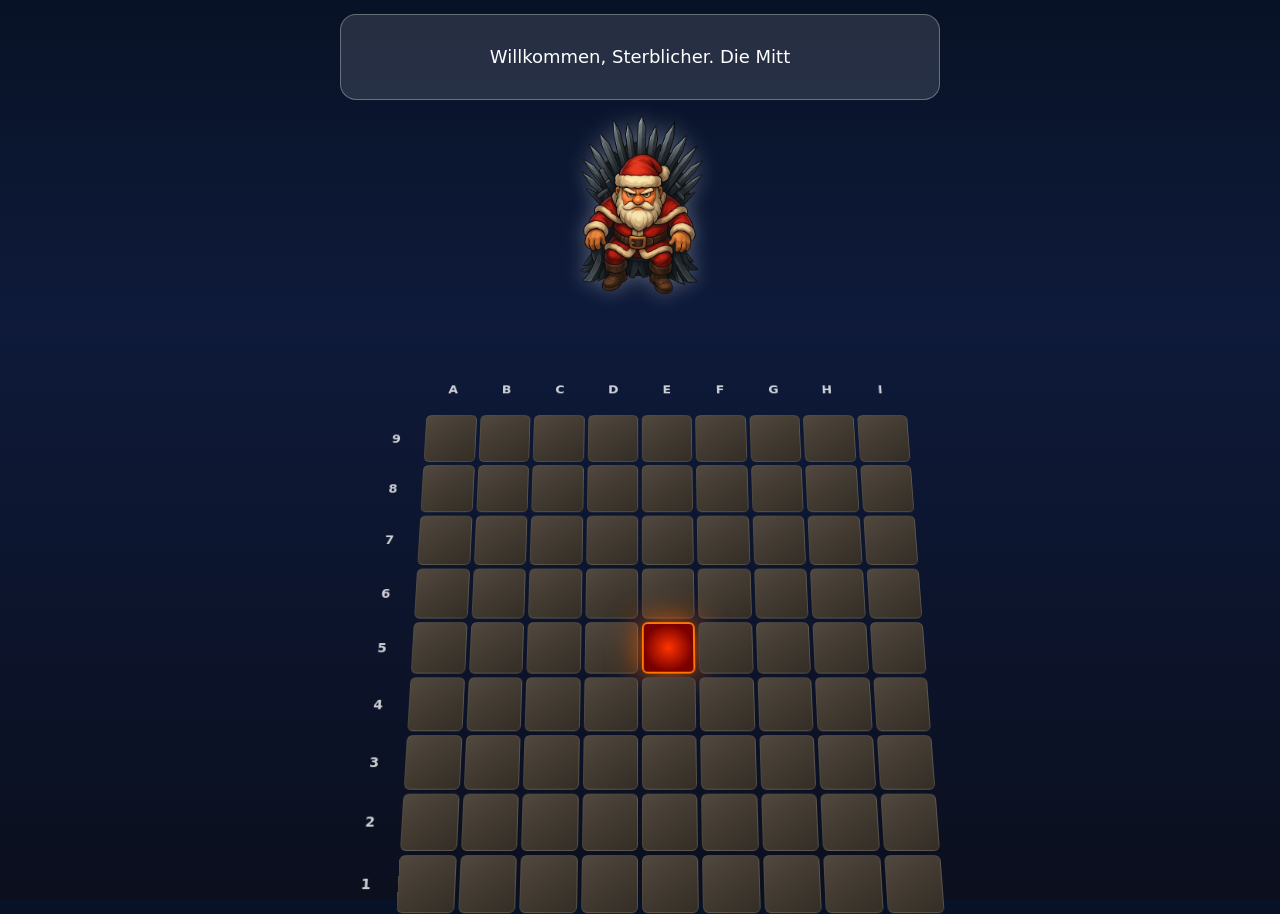
==== commit 2532a60d: "ggg" ====
--- a/index.html
+++ b/index.html
@@ -6,7 +6,7 @@
 <title>3D Board – Santa Frost</title>
 <style>
 :root {
-  --board-size: 9;
+  --board-size: 10; /* +1 für Koordinatenrahmen */
   --tile-gap: 4px;
   --tilt-start: 90deg;
   --tilt-end: 18deg;
@@ -17,11 +17,10 @@
   height: 100dvh;
   display: flex;
   flex-direction: column;
-  justify-content: flex-start; /* war space-between -> entfernt den Abstand */
   align-items: center;
   background: linear-gradient(to bottom,#081226 0%,#0e1a3a 35%,#0b0f1e 100%);
   color: #fff;
-  font-family: system-ui, -apple-system, Segoe UI, Roboto, Helvetica, Arial, sans-serif;
+  font-family: system-ui,-apple-system,Segoe UI,Roboto,Helvetica,Arial,sans-serif;
   overflow: hidden;
   perspective: 1200px;
   padding: 1dvh 0;
@@ -34,17 +33,9 @@
 
 /* === Santa & UI === */
 .santaWrap {
-  display: flex;
-  flex-direction: column;
-  align-items: center;
-  justify-content: flex-start;
-  gap: 1dvh; /* etwas enger zusammen */
-  z-index: 2;
-  flex-shrink: 0;
-  margin-top: 0.5dvh; /* fast kein Abstand oben */
-  margin-bottom: 0.5dvh; /* minimaler Puffer zum Board */
-}
-
+  display: flex; flex-direction: column; align-items: center;
+  gap: 1dvh; z-index: 2; margin-top: 0.5dvh; margin-bottom: 0.5dvh;
+}
 .speechBubble{
   background:rgba(255,255,255,0.12);
   border:1.5px solid rgba(255,255,255,0.3);
@@ -55,386 +46,246 @@
   width:min(85vw,600px);
   height:4.8em;
   text-align:center;
-  text-shadow:0 0 6px rgba(255,255,255,0.3);
   overflow:hidden;
   opacity:0;
   transition:opacity .8s ease;
-  display:flex;
-  align-items:center;
-  justify-content:center;
-  box-shadow:0 0 8px rgba(255,255,255,0.1);
-  margin-bottom:1dvh;
-}
-.santaSection{
-  display:flex;
-  align-items:center;
-  justify-content:center;
-  gap:4dvw;
-}
-.santaSection img{
-  width:clamp(100px,22vmin,200px);
-  height:auto;
-  filter:drop-shadow(0 0 10px rgba(255,255,255,0.3));
-}
+  display:flex;align-items:center;justify-content:center;
+}
+.santaSection{display:flex;align-items:center;justify-content:center;gap:4dvw;}
+.santaSection img{width:clamp(100px,22vmin,200px);filter:drop-shadow(0 0 10px rgba(255,255,255,0.3));}
 .santaPiece{
-  width:65px;height:65px;
-  border-radius:8px;
-  display:flex;align-items:center;justify-content:center;
-  font-size:2rem;
-  color:#fff;
-  transform-style:preserve-3d;
-  cursor:grab;
-  transition:transform .2s ease,box-shadow .2s ease;
-  user-select:none;
-  opacity:0;
-  transform:scale(0.7);
-}
-.santaPiece:active{transform:scale(1.1);}
-.santaPiece.king{background:linear-gradient(145deg,#ffbf00,#cc9a00);}
-.santaPiece.guard{background:linear-gradient(145deg,#5bc0de,#337ab7);}
-.santaPiece.show{opacity:1;transform:scale(1);transition:opacity 1.5s ease,transform 1.5s ease;}
-
+  width:100%;height:100%;
+  display:flex;align-items:center;justify-content:center;
+  font-size:2rem;color:#fff;
+  cursor:grab;transform-style:preserve-3d;
+  user-select:none;opacity:0;transform:scale(0.7) rotateX(var(--tilt-end));
+  transition:opacity 1s ease,transform .3s ease;
+}
+.santaPiece.show{opacity:1;transform:scale(1) rotateX(var(--tilt-end));}
+.santaPiece.king{background:linear-gradient(145deg,#ffbf00,#cc9a00);border-radius:8px;}
+.santaPiece.guard{background:linear-gradient(145deg,#5bc0de,#337ab7);border-radius:8px;}
+.santaPiece.enemy{filter:brightness(0.8);}
+
+/* BOARD */
 .board3d {
-  width: 96vw;               /* fast volle Bildschirmbreite */
-  max-width: 600px;          /* optional, damit es auf Tablets nicht zu groß wird */
-  aspect-ratio: 1 / 1;
-  perspective: 1200px;
-  display: flex;
-  align-items: center;
-  justify-content: center;
-  margin: 0 auto;
-  position: relative;
-  top: 0;
-  max-height: 60vh;
-}
-
-@media (max-height: 850px) {
-  .board3d {
-    max-height: 50vh;
-  }
-}
-
-@media (max-height: 700px) {
-  .board3d {
-    max-height: 48vh;
-  }
-}
-
-@media (max-height: 600px) {
-  .board3d {
-    max-height: 46vh;
-  }
-}
-
-
+  width:96vw;max-width:600px;aspect-ratio:1/1;
+  display:flex;align-items:center;justify-content:center;
+  perspective:1200px;margin:0 auto;max-height:60vh;
+}
 #board {
   display:grid;
   grid-template-columns:repeat(var(--board-size),1fr);
   grid-template-rows:repeat(var(--board-size),1fr);
   gap:var(--tile-gap);
-  width:100%;
-  height:100%;
-  border-radius:10px;
+  width:100%;height:100%;
   transform-style:preserve-3d;
   transform-origin:center bottom;
   transform:rotateX(var(--tilt-start));
   animation:tiltIn var(--anim-duration)ease-out forwards;
-  box-shadow:0 20px 50px rgba(0,0,0,0.5);
-}
-
-@keyframes tiltIn {
-  from { transform: rotateX(var(--tilt-start)); }
-  to   { transform: rotateX(var(--tilt-end)); }
-}
-
-/* === TILE === */
+}
+@keyframes tiltIn{from{transform:rotateX(var(--tilt-start));}to{transform:rotateX(var(--tilt-end));}}
+
+/* TILE */
 .tile{
   position:relative;
   background:linear-gradient(145deg,#51483e,#332d25);
   border:1px solid rgba(255,255,255,0.1);
   border-radius:6px;
+  display:flex;align-items:center;justify-content:center;
+  cursor:pointer;
+  transition:background .3s ease, box-shadow .3s ease;
+  aspect-ratio:1/1;
   transform-style:preserve-3d;
-  display:flex;
-  align-items:center;
-  justify-content:center;
-  cursor:pointer;
-  transition:transform .6s ease, box-shadow .3s ease, background .3s ease;
-  aspect-ratio:1/1;
-  box-shadow:inset 0 2px 4px rgba(0,0,0,0.4);
 }
 .tile.center{
   background:radial-gradient(circle at center,#ff3300 0%,#7a0000 70%);
   border:2px solid rgba(255,120,0,1);
-  box-shadow:0 0 35px rgba(255,100,0,0.9),
-             0 0 80px rgba(255,60,0,0.7),
-             inset 0 0 50px rgba(255,200,100,0.5);
-  animation:flame 1.6s infinite ease-in-out alternate;
+  box-shadow:0 0 35px rgba(255,100,0,0.9);
+}
+.tile.highlight{box-shadow:0 0 15px 6px rgba(0,80,255,0.6);background:linear-gradient(145deg,#3a4a6b,#1a2338);}
+.tile.coord{
+  background:transparent !important;
+  border:none !important;
   cursor:default !important;
-}
-@keyframes flame {
-  0% { box-shadow:0 0 25px rgba(255,100,0,0.9),
-                 0 0 60px rgba(255,60,0,0.7),
-                 inset 0 0 30px rgba(255,180,50,0.4); }
-  100% { box-shadow:0 0 40px rgba(255,150,0,1),
-                 0 0 90px rgba(255,100,0,0.9),
-                 inset 0 0 60px rgba(255,220,150,0.6); }
-}
-.tile::before{
-  content:"";position:absolute;inset:0;
-  background:linear-gradient(to top,#6d6257,#3b342c);
-  border-radius:6px;transform-origin:bottom;transform:translateZ(0);
-  transition:transform .5s ease;
-}
-.tile::after{
-  content:"";position:absolute;inset:0;background:linear-gradient(to bottom,#463f35,#1d1a15);
-  border-radius:6px;transform-origin:bottom;transform:rotateX(90deg) translateZ(0);
-  transition:transform .5s ease;opacity:.8;
-}
-.tile.pillar::before{transform:translateZ(20px);}
-.tile.pillar::after{transform:rotateX(90deg) translateZ(20px);}
-.tile.highlight{
-  box-shadow:0 0 15px 6px rgba(0,80,255,0.6);
-  background:linear-gradient(145deg,#3a4a6b,#1a2338);
-  border:1px solid rgba(0,100,255,0.6);
-}
-
-/* === KOORDINATEN === */
-#coords {
-  position:absolute;
-  inset:0;
   pointer-events:none;
-  transform-style:preserve-3d;
-  transform:rotateX(var(--tilt-end));
-  z-index:5;
-}
-
-.coord-col,
-.coord-row {
-  position:absolute;
-  color:rgba(255,255,255,0.85);
-  font-size:clamp(8px,1.4vmin,13px);
-  text-shadow:0 0 4px rgba(0,0,0,0.6);
-  transform:translateZ(8px);
-}
-
-.coord-col {
-  bottom:-1.5em;
-  width:calc(100% / var(--board-size));
-  text-align:center;
-  left:calc((var(--index) + 0.5) * (100% / var(--board-size)));
-  transform:translateX(-50%) translateZ(8px);
-}
-
-.coord-row {
-  left:-1.5em;
-  height:calc(100% / var(--board-size));
-  display:flex;
-  align-items:center;
-  justify-content:center;
-  top:calc((var(--index) + 0.5) * (100% / var(--board-size)));
-  transform:translateY(-50%) translateZ(8px);
-}
+  color:#fff;opacity:0.8;
+  font-weight:bold;
+  font-size:clamp(8px,1.8vmin,14px);
+}
+
+/* mobile optimierung */
+@media (max-height:700px){.board3d{max-height:48vh;}}
 </style>
 </head>
 <body>
-  <div class="snow-container" id="snow"></div>
-
-  <div class="santaWrap">
-    <p class="speechBubble" id="speechBubble">Willkommen, Sterblicher. Die Mitternacht ist still, und der Schnee tanzt … 🎅</p>
-
-    <div class="santaSection">
-      <div class="santaPiece king" draggable="true" id="king">👑</div>
-      <img id="santaImg" src="assets/opponent/santa1.png" alt="Santa Gegner" />
-      <div class="santaPiece guard" draggable="true" id="guard">🛡️</div>
-    </div>
+<div class="snow-container" id="snow"></div>
+
+<div class="santaWrap">
+  <p class="speechBubble" id="speechBubble">Willkommen, Sterblicher. Die Mitternacht ist still, und der Schnee tanzt … 🎅</p>
+  <div class="santaSection">
+    <div class="santaPiece king" draggable="true" id="king">👑</div>
+    <img id="santaImg" src="assets/opponent/santa1.png" alt="Santa Gegner" />
+    <div class="santaPiece guard" draggable="true" id="guard">🛡️</div>
   </div>
-
-  <div class="board3d">
-    <div id="board"></div>
-    <div id="coords"></div>
-  </div>
+</div>
+
+<div class="board3d"><div id="board"></div></div>
 
 <script>
 class Tile {
-  constructor(x, y, isCenter = false) {
-    this.x = x;
-    this.y = y;
-    this.isCenter = isCenter;
-    this.el = document.createElement("div");
-    this.el.className = "tile";
-    if (isCenter) this.el.classList.add("center");
-  }
-}
-
-class Board {
-  constructor(size = 9) {
-    this.size = size;
-    this.center = Math.floor(size / 2);
-    this.el = document.getElementById("board");
-    this.el.style.setProperty("--board-size", String(size));
-    for (let y = 0; y < size; y++) {
-      for (let x = 0; x < size; x++) {
-        const t = new Tile(x, y, x === this.center && y === this.center);
+  constructor(x,y,isCenter=false,isCoord=false,label=""){
+    this.x=x;this.y=y;this.isCenter=isCenter;this.isCoord=isCoord;
+    this.el=document.createElement("div");
+    this.el.className="tile";
+    if(isCenter)this.el.classList.add("center");
+    if(isCoord){
+      this.el.classList.add("coord");
+      this.el.textContent=label;
+    }
+  }
+}
+class Board{
+  constructor(size=9){
+    this.size=size;
+    this.full=size+1;
+    this.center=Math.floor(size/2);
+    this.el=document.getElementById("board");
+    this.el.style.setProperty("--board-size",String(this.full));
+    this.tiles=[];
+    for(let y=0;y<this.full;y++){
+      for(let x=0;x<this.full;x++){
+        let t;
+        if(x===0 && y===0){t=new Tile(x,y,false,true,"");}
+        else if(y===0 && x>0){t=new Tile(x,y,false,true,String.fromCharCode(64+x));}
+        else if(x===0 && y>0){t=new Tile(x,y,false,true,String(this.size-(y-1))); }
+        else{
+          t=new Tile(x,y,x-1===this.center&&y-1===this.center,false);
+        }
         this.el.appendChild(t.el);
-        t.el.dataset.x = x;
-        t.el.dataset.y = y;
-        if (!t.isCenter) {
-          t.el.addEventListener("click", () => {
-            if (t.el.querySelector(".santaPiece")) return;
-            t.el.classList.toggle("pillar");
-          });
-        }
+        this.tiles.push(t);
       }
     }
-    this.addCoords();
-  }
-  addCoords() {
-    const c = document.getElementById("coords");
-    const s = this.size;
-    for (let x = 0; x < s; x++) {
-      const col = document.createElement("div");
-      col.className = "coord-col";
-      col.style.setProperty("--index", x);
-      col.textContent = String.fromCharCode(65 + x);
-      c.appendChild(col);
-    }
-    for (let y = 0; y < s; y++) {
-      const row = document.createElement("div");
-      row.className = "coord-row";
-      row.style.setProperty("--index", y);
-      row.textContent = s - y;
-      c.appendChild(row);
-    }
-  }
-}
-
-function typeWriter(el, text, speed = 25) {
-  const shortText = text.length > 160 ? text.slice(0, 150) + "…" : text;
-  el.textContent = "";
-  el.style.opacity = "1";
-  let i = 0;
-  (function tick() {
-    if (i < shortText.length) {
-      el.textContent += shortText[i++];
-      setTimeout(tick, speed);
-    }
-  })();
-}
-function speakSanta(text) {
-  typeWriter(document.getElementById("speechBubble"), text, 20);
-}
-
-function createSnowflakes(c, n = 40) {
-  for (let i = 0; i < n; i++) {
-    const f = document.createElement("div");
-    f.classList.add("snowflake");
-    const s = Math.random() * 4 + 2;
-    f.style.width = `${s}px`;
-    f.style.height = `${s}px`;
-    f.style.left = `${Math.random() * 100}%`;
-    f.style.animationDuration = `${5 + Math.random() * 5}s`;
-    f.style.animationDelay = `${Math.random() * 5}s`;
-    c.appendChild(f);
-    f.addEventListener("animationend", () => {
-      c.removeChild(f);
-      createSnowflakes(c, 1);
+  }
+  getTile(x,y){return this.tiles.find(t=>t.x===x&&t.y===y);}
+  neighborCoords(x,y){
+    const n=[];
+    for(let dy=-1;dy<=1;dy++){
+      for(let dx=-1;dx<=1;dx++){
+        if(dx===0&&dy===0)continue;
+        const tx=x+dx,ty=y+dy;
+        if(tx>0&&tx<=this.size&&ty>0&&ty<=this.size)n.push([tx,ty]);
+      }
+    }
+    return n;
+  }
+  hasNeighborPiece(x,y){
+    return this.neighborCoords(x,y).some(([nx,ny])=>{
+      const tile=this.getTile(nx,ny);
+      return tile.el.querySelector(".santaPiece");
     });
   }
 }
-
-// === TOUCH + MOUSE DRAG SYSTEM ===
-function enableDragAndTouch(piece) {
-  let currentTile = null;
-
-  function placeOnTile(tile) {
-    if (!tile || tile.classList.contains("center")) {
-      speakSanta("Das Zentrum ist heilig – hier darf nichts platziert werden! 🔥");
-      return;
-    }
-    const yPos = parseInt(tile.dataset.y);
-    if (piece.id === "guard" && yPos !== 0) {
-      speakSanta("Der Guard darf nur in deiner ersten Reihe platziert werden! ❄️");
-      return;
-    }
-    if (tile.querySelector(".santaPiece")) {
-      speakSanta("Dieses Feld ist bereits besetzt! ⚠️");
-      return;
+function typeWriter(el,text,speed=25){el.textContent="";el.style.opacity="1";let i=0;(function t(){if(i<text.length){el.textContent+=text[i++];setTimeout(t,speed);}})();}
+function speakSanta(t){typeWriter(document.getElementById("speechBubble"),t,20);}
+function createSnowflakes(c,n=40){for(let i=0;i<n;i++){const f=document.createElement("div");f.classList.add("snowflake");const s=Math.random()*4+2;f.style.width=`${s}px`;f.style.height=`${s}px`;f.style.left=`${Math.random()*100}%`;f.style.animationDuration=`${5+Math.random()*5}s`;f.style.animationDelay=`${Math.random()*5}s`;c.appendChild(f);f.addEventListener("animationend",()=>{c.removeChild(f);createSnowflakes(c,1);});}}
+function enableDragAndTouch(piece,board){
+  let currentTile=null;
+  function place(tile){
+    if(!tile||tile.classList.contains("center")||tile.classList.contains("coord")){
+      speakSanta("Dieses Feld ist ungültig! 🔥");return;
+    }
+    const x=parseInt(tile.dataset.x),y=parseInt(tile.dataset.y);
+    if(piece.id==="guard" && y!==board.size){
+      speakSanta("Der Guard darf nur in deiner ersten Reihe platziert werden! ❄️");return;
+    }
+    if(piece.id==="king" && board.hasNeighborPiece(x,y)){
+      speakSanta("Der König braucht Raum – keine Nachbarn erlaubt! 👑");return;
+    }
+    if(tile.querySelector(".santaPiece")){
+      speakSanta("Dieses Feld ist besetzt! ⚠️");return;
     }
     tile.appendChild(piece);
-    piece.style.position = "absolute";
-    piece.style.top = "10%";
-    piece.style.left = "10%";
-    piece.style.transform = "scale(0.8)";
-    speakSanta("Gut gemacht! Jetzt bist du bereit für das nächste Kapitel ... 🎄");
-  }
-
-  // Desktop Drag&Drop
-  piece.addEventListener("dragstart", (e) => {
-    e.dataTransfer.setData("piece", piece.id);
-    e.target.style.opacity = "0.6";
+    piece.style.position="absolute";
+    piece.style.inset="0";
+    piece.style.transform="rotateX(var(--tilt-end)) scale(1)";
+    piece.style.borderRadius="8px";
+    piece.dataset.x=x;piece.dataset.y=y;
+    speakSanta("Gut gemacht!");
+    piece.placed=true;
+    checkBothPlaced();
+  }
+  // desktop
+  piece.addEventListener("dragstart",e=>{e.dataTransfer.setData("piece",piece.id);piece.style.opacity="0.6";});
+  piece.addEventListener("dragend",()=>piece.style.opacity="1");
+  document.querySelectorAll(".tile").forEach(t=>{
+    t.dataset.x=t.x;t.dataset.y=t.y;
+    t.addEventListener("dragover",e=>e.preventDefault());
+    t.addEventListener("drop",e=>{
+      const pid=e.dataTransfer.getData("piece");
+      if(pid===piece.id)place(t);
+    });
   });
-  piece.addEventListener("dragend", (e) => {
-    e.target.style.opacity = "1";
+  // touch
+  piece.addEventListener("touchstart",e=>{piece.classList.add("dragging");e.preventDefault();});
+  piece.addEventListener("touchmove",e=>{
+    const touch=e.touches[0];
+    const el=document.elementFromPoint(touch.clientX,touch.clientY);
+    if(el&&el.classList.contains("tile")){
+      if(currentTile&&currentTile!==el)currentTile.classList.remove("highlight");
+      currentTile=el;el.classList.add("highlight");
+    }
   });
-
-  // Touch Support
-  piece.addEventListener("touchstart", (e) => {
-    piece.classList.add("dragging");
-    e.preventDefault();
-  });
-
-  piece.addEventListener("touchmove", (e) => {
-    const touch = e.touches[0];
-    const elem = document.elementFromPoint(touch.clientX, touch.clientY);
-    if (elem && elem.classList.contains("tile")) {
-      if (currentTile && currentTile !== elem)
-        currentTile.classList.remove("highlight");
-      currentTile = elem;
-      elem.classList.add("highlight");
-    }
-  });
-
-  piece.addEventListener("touchend", (e) => {
-    if (currentTile) {
-      currentTile.classList.remove("highlight");
-      placeOnTile(currentTile);
-      currentTile = null;
-    }
+  piece.addEventListener("touchend",()=>{
+    if(currentTile){currentTile.classList.remove("highlight");place(currentTile);currentTile=null;}
     piece.classList.remove("dragging");
   });
 }
-
-document.addEventListener("DOMContentLoaded", () => {
-  new Board(9);
-  const b = document.getElementById("speechBubble");
-  const king = document.getElementById("king");
-  const guard = document.getElementById("guard");
-  const t1 = "Willkommen, Sterblicher. Die Mitternacht ist still, und der Schnee tanzt … 🎅";
-  const t2 =
-    "Platziere den König und den Guard auf dem Spielfeld. Der König darf überall stehen, der Guard nur in deiner ersten Reihe. 👑🛡️";
-
-  b.textContent = "";
-
-  document.getElementById("board").addEventListener(
-    "animationend",
-    () => {
-      typeWriter(b, t1, 30);
-      setTimeout(() => {
-        king.classList.add("show");
-        guard.classList.add("show");
-        setTimeout(() => {
-          typeWriter(b, t2, 25);
-        }, 1800);
-      }, 6000);
-    },
-    { once: true }
-  );
-
+function computerTurn(board){
+  const enemyKing=document.createElement("div");
+  enemyKing.className="santaPiece king enemy";enemyKing.textContent="👑";
+  const enemyGuard=document.createElement("div");
+  enemyGuard.className="santaPiece guard enemy";enemyGuard.textContent="🛡️";
+  // platzieren: guard in oberster reihe, king zufällig aber keine nachbarn
+  const guardTile=board.getTile(1+Math.floor(Math.random()*board.size),1);
+  guardTile.el.appendChild(enemyGuard);
+  enemyGuard.style.position="absolute";enemyGuard.style.inset="0";enemyGuard.style.transform="rotateX(var(--tilt-end))";
+  let placed=false;
+  while(!placed){
+    const x=1+Math.floor(Math.random()*board.size);
+    const y=2; // zweite Reihe
+    if(!board.hasNeighborPiece(x,y)){
+      const tile=board.getTile(x,y);
+      if(tile&&!tile.el.querySelector(".santaPiece")){
+        tile.el.appendChild(enemyKing);
+        enemyKing.style.position="absolute";enemyKing.style.inset="0";enemyKing.style.transform="rotateX(var(--tilt-end))";
+        placed=true;
+      }
+    }
+  }
+  speakSanta("Santa Frost hat seine Figuren platziert! 🎅");
+}
+function checkBothPlaced(){
+  const k=document.getElementById("king"),g=document.getElementById("guard");
+  if(k.placed&&g.placed) setTimeout(()=>computerTurn(window.gameBoard),1500);
+}
+document.addEventListener("DOMContentLoaded",()=>{
+  const b=document.getElementById("speechBubble");
+  const king=document.getElementById("king"),guard=document.getElementById("guard");
+  window.gameBoard=new Board(9);
+  const t1="Willkommen, Sterblicher. Die Mitternacht ist still, und der Schnee tanzt … 🎅";
+  const t2="Platziere den König und den Guard auf dem Spielfeld. Der König darf überall stehen (aber nicht neben anderen!), der Guard nur in deiner ersten Reihe. 👑🛡️";
+  b.textContent="";
+  document.getElementById("board").addEventListener("animationend",()=>{
+    typeWriter(b,t1,30);
+    setTimeout(()=>{
+      king.classList.add("show");guard.classList.add("show");
+      setTimeout(()=>typeWriter(b,t2,25),1800);
+    },6000);
+  },{once:true});
   createSnowflakes(document.getElementById("snow"));
-  enableDragAndTouch(king);
-  enableDragAndTouch(guard);
+  enableDragAndTouch(king,window.gameBoard);
+  enableDragAndTouch(guard,window.gameBoard);
 });
 </script>
-
 </body>
 </html>
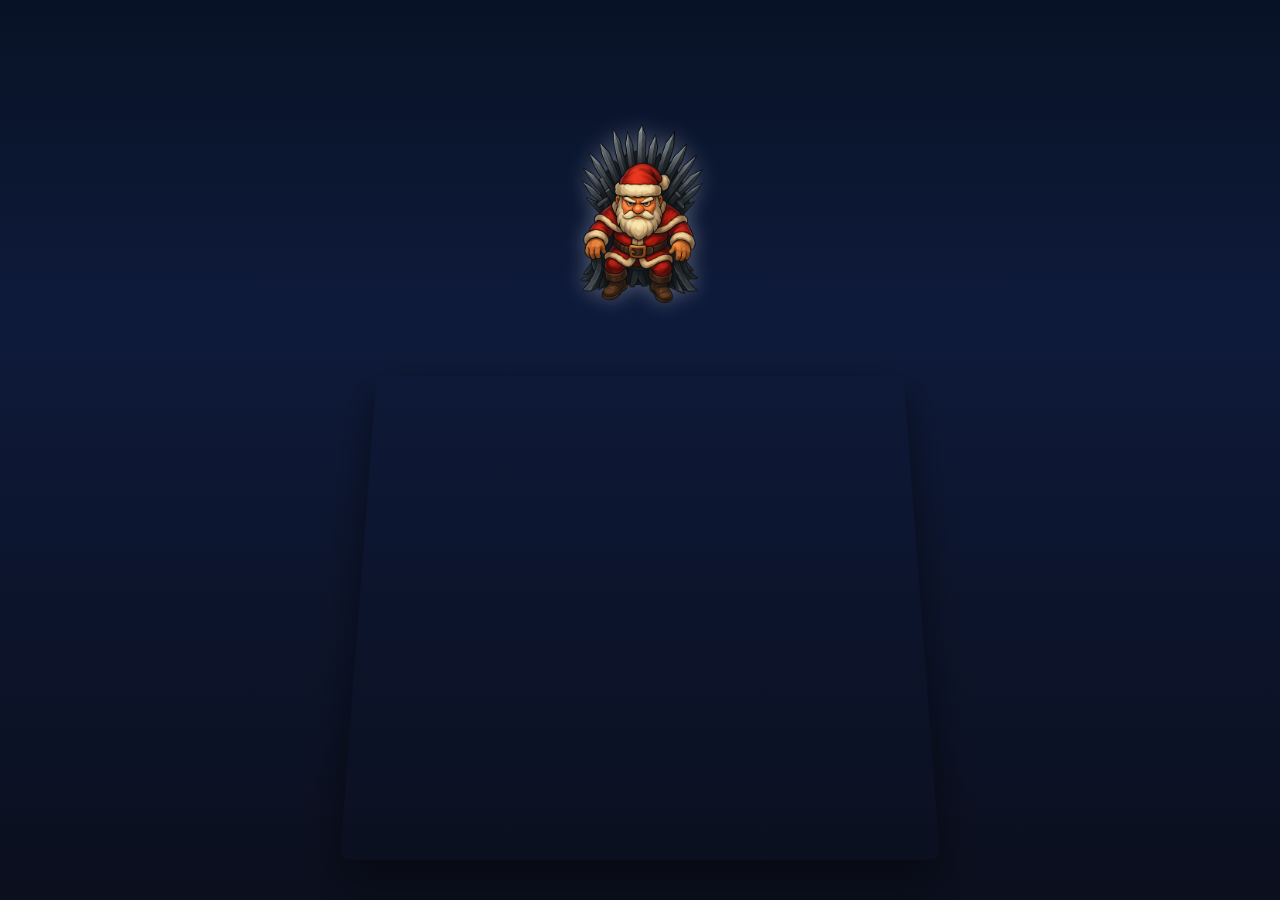
==== commit 9dac5eba: "f" ====
--- a/index.html
+++ b/index.html
@@ -6,7 +6,8 @@
 <title>3D Board – Santa Frost</title>
 <style>
 :root {
-  --board-size: 10; /* +1 für Koordinatenrahmen */
+  --board-size: 9;               /* Logische Spielfeldgröße */
+  --grid-size: calc(var(--board-size) + 1); /* +1 für Koordinatenrahmen */
   --tile-gap: 4px;
   --tilt-start: 90deg;
   --tilt-end: 18deg;
@@ -20,7 +21,7 @@
   align-items: center;
   background: linear-gradient(to bottom,#081226 0%,#0e1a3a 35%,#0b0f1e 100%);
   color: #fff;
-  font-family: system-ui,-apple-system,Segoe UI,Roboto,Helvetica,Arial,sans-serif;
+  font-family: system-ui, -apple-system, Segoe UI, Roboto, Helvetica, Arial, sans-serif;
   overflow: hidden;
   perspective: 1200px;
   padding: 1dvh 0;
@@ -33,8 +34,13 @@
 
 /* === Santa & UI === */
 .santaWrap {
-  display: flex; flex-direction: column; align-items: center;
-  gap: 1dvh; z-index: 2; margin-top: 0.5dvh; margin-bottom: 0.5dvh;
+  display: flex;
+  flex-direction: column;
+  align-items: center;
+  gap: 1dvh;
+  z-index: 2;
+  margin-top: 0.5dvh;
+  margin-bottom: 0.5dvh;
 }
 .speechBubble{
   background:rgba(255,255,255,0.12);
@@ -46,245 +52,461 @@
   width:min(85vw,600px);
   height:4.8em;
   text-align:center;
+  text-shadow:0 0 6px rgba(255,255,255,0.3);
   overflow:hidden;
   opacity:0;
   transition:opacity .8s ease;
   display:flex;align-items:center;justify-content:center;
+  margin-bottom:1dvh;
 }
 .santaSection{display:flex;align-items:center;justify-content:center;gap:4dvw;}
-.santaSection img{width:clamp(100px,22vmin,200px);filter:drop-shadow(0 0 10px rgba(255,255,255,0.3));}
+.santaSection img{width:clamp(100px,22vmin,200px);height:auto;filter:drop-shadow(0 0 10px rgba(255,255,255,0.3));}
+
+/* Palette-Figuren (oben) */
 .santaPiece{
-  width:100%;height:100%;
+  width:65px;height:65px;
+  border-radius:8px;
   display:flex;align-items:center;justify-content:center;
-  font-size:2rem;color:#fff;
-  cursor:grab;transform-style:preserve-3d;
-  user-select:none;opacity:0;transform:scale(0.7) rotateX(var(--tilt-end));
-  transition:opacity 1s ease,transform .3s ease;
-}
-.santaPiece.show{opacity:1;transform:scale(1) rotateX(var(--tilt-end));}
-.santaPiece.king{background:linear-gradient(145deg,#ffbf00,#cc9a00);border-radius:8px;}
-.santaPiece.guard{background:linear-gradient(145deg,#5bc0de,#337ab7);border-radius:8px;}
-.santaPiece.enemy{filter:brightness(0.8);}
+  font-size:2rem;
+  color:#fff;
+  transform-style:preserve-3d;
+  cursor:grab;
+  user-select:none;
+  opacity:0;
+  transform:scale(0.7);
+  transition:opacity 1.5s ease,transform 1.5s ease;
+}
+.santaPiece.show{opacity:1;transform:scale(1);}
+.santaPiece:active{transform:scale(1.1);}
+.santaPiece.king{background:linear-gradient(145deg,#ffbf00,#cc9a00);}
+.santaPiece.guard{background:linear-gradient(145deg,#5bc0de,#337ab7);}
+.santaPiece.enemy{filter:brightness(0.85);}
+
+/* Wenn Figur auf einem Tile liegt */
+.tile > .santaPiece.onboard{
+  position:absolute;
+  inset:0;
+  width:100%;
+  height:100%;
+  border-radius:8px;
+  transform:rotateX(var(--tilt-end));
+  display:flex;align-items:center;justify-content:center;
+}
 
 /* BOARD */
 .board3d {
-  width:96vw;max-width:600px;aspect-ratio:1/1;
-  display:flex;align-items:center;justify-content:center;
-  perspective:1200px;margin:0 auto;max-height:60vh;
-}
+  width: 96vw;
+  max-width: 600px;
+  aspect-ratio: 1 / 1;
+  perspective: 1200px;
+  display: flex;
+  align-items: center;
+  justify-content: center;
+  margin: 0 auto;
+  position: relative;
+  max-height: 60vh;
+}
+@media (max-height: 850px){.board3d{max-height: 50vh;}}
+@media (max-height: 700px){.board3d{max-height: 48vh;}}
+@media (max-height: 600px){.board3d{max-height: 46vh;}}
+
 #board {
   display:grid;
-  grid-template-columns:repeat(var(--board-size),1fr);
-  grid-template-rows:repeat(var(--board-size),1fr);
+  grid-template-columns:repeat(var(--grid-size),1fr);
+  grid-template-rows:repeat(var(--grid-size),1fr);
   gap:var(--tile-gap);
-  width:100%;height:100%;
+  width:100%;
+  height:100%;
+  border-radius:10px;
   transform-style:preserve-3d;
   transform-origin:center bottom;
   transform:rotateX(var(--tilt-start));
   animation:tiltIn var(--anim-duration)ease-out forwards;
-}
-@keyframes tiltIn{from{transform:rotateX(var(--tilt-start));}to{transform:rotateX(var(--tilt-end));}}
-
-/* TILE */
+  box-shadow:0 20px 50px rgba(0,0,0,0.5);
+}
+@keyframes tiltIn { from{ transform: rotateX(var(--tilt-start)); } to{ transform: rotateX(var(--tilt-end)); } }
+
+/* === TILE === */
 .tile{
   position:relative;
   background:linear-gradient(145deg,#51483e,#332d25);
   border:1px solid rgba(255,255,255,0.1);
   border-radius:6px;
-  display:flex;align-items:center;justify-content:center;
+  transform-style:preserve-3d;
+  display:flex;
+  align-items:center;
+  justify-content:center;
   cursor:pointer;
-  transition:background .3s ease, box-shadow .3s ease;
+  transition: box-shadow .3s ease, background .3s ease;
   aspect-ratio:1/1;
-  transform-style:preserve-3d;
+  box-shadow:inset 0 2px 4px rgba(0,0,0,0.4);
 }
 .tile.center{
   background:radial-gradient(circle at center,#ff3300 0%,#7a0000 70%);
   border:2px solid rgba(255,120,0,1);
-  box-shadow:0 0 35px rgba(255,100,0,0.9);
-}
-.tile.highlight{box-shadow:0 0 15px 6px rgba(0,80,255,0.6);background:linear-gradient(145deg,#3a4a6b,#1a2338);}
+  box-shadow:0 0 35px rgba(255,100,0,0.9),
+             0 0 80px rgba(255,60,0,0.7),
+             inset 0 0 50px rgba(255,200,100,0.5);
+  animation:flame 1.6s infinite ease-in-out alternate;
+  cursor:default !important;
+}
+@keyframes flame {
+  0% { box-shadow:0 0 25px rgba(255,100,0,0.9),
+                 0 0 60px rgba(255,60,0,0.7),
+                 inset 0 0 30px rgba(255,180,50,0.4); }
+  100% { box-shadow:0 0 40px rgba(255,150,0,1),
+                 0 0 90px rgba(255,100,0,0.9),
+                 inset 0 0 60px rgba(255,220,150,0.6); }
+}
+.tile.pillar-label{ /* echte Säule nicht auf Koordinatenfliesen */
+  /* keine Optik – nur Markerklasse falls nötig */
+}
+.tile.highlight{
+  box-shadow:0 0 15px 6px rgba(0,80,255,0.6);
+  background:linear-gradient(145deg,#3a4a6b,#1a2338);
+  border:1px solid rgba(0,100,255,0.6);
+}
+
+/* === KOORDINATEN-TILES (Rand) === */
 .tile.coord{
   background:transparent !important;
   border:none !important;
+  box-shadow:none !important;
   cursor:default !important;
-  pointer-events:none;
-  color:#fff;opacity:0.8;
-  font-weight:bold;
-  font-size:clamp(8px,1.8vmin,14px);
-}
-
-/* mobile optimierung */
-@media (max-height:700px){.board3d{max-height:48vh;}}
+  pointer-events:none; /* nicht anklickbar */
+  color:rgba(255,255,255,0.85);
+  font-size:clamp(8px,1.6vmin,14px);
+  text-shadow:0 0 4px rgba(0,0,0,0.6);
+}
+/* Top-Row: Buchstaben unten mittig an der Kante zum Spielfeld */
+.tile.coord.top { align-items:flex-end; }
+.tile.coord.top .coordText { margin-bottom:4px; transform:translateZ(6px); }
+/* Left-Column: Zahlen rechts mittig an der Kante zum Spielfeld */
+.tile.coord.left { justify-content:flex-end; }
+.tile.coord.left .coordText { margin-right:6px; transform:translateZ(6px); }
+
+.coordText{pointer-events:none;}
+
+/* (legacy) #coords bleibt erhalten, wird aber unsichtbar gehalten – Funktion addCoords bleibt existierend */
+#coords{display:none;}
 </style>
 </head>
 <body>
-<div class="snow-container" id="snow"></div>
-
-<div class="santaWrap">
-  <p class="speechBubble" id="speechBubble">Willkommen, Sterblicher. Die Mitternacht ist still, und der Schnee tanzt … 🎅</p>
-  <div class="santaSection">
-    <div class="santaPiece king" draggable="true" id="king">👑</div>
-    <img id="santaImg" src="assets/opponent/santa1.png" alt="Santa Gegner" />
-    <div class="santaPiece guard" draggable="true" id="guard">🛡️</div>
+  <div class="snow-container" id="snow"></div>
+
+  <div class="santaWrap">
+    <p class="speechBubble" id="speechBubble">Willkommen, Sterblicher. Die Mitternacht ist still, und der Schnee tanzt … 🎅</p>
+
+    <div class="santaSection">
+      <div class="santaPiece king" draggable="true" id="king">👑</div>
+      <img id="santaImg" src="assets/opponent/santa1.png" alt="Santa Gegner" />
+      <div class="santaPiece guard" draggable="true" id="guard">🛡️</div>
+    </div>
   </div>
-</div>
-
-<div class="board3d"><div id="board"></div></div>
+
+  <div class="board3d">
+    <div id="board"></div>
+    <!-- legacy element für addCoords, bleibt leer / hidden -->
+    <div id="coords"></div>
+  </div>
 
 <script>
+/* ===== Klassen ===== */
 class Tile {
-  constructor(x,y,isCenter=false,isCoord=false,label=""){
-    this.x=x;this.y=y;this.isCenter=isCenter;this.isCoord=isCoord;
-    this.el=document.createElement("div");
-    this.el.className="tile";
-    if(isCenter)this.el.classList.add("center");
-    if(isCoord){
-      this.el.classList.add("coord");
-      this.el.textContent=label;
-    }
-  }
-}
-class Board{
-  constructor(size=9){
-    this.size=size;
-    this.full=size+1;
-    this.center=Math.floor(size/2);
-    this.el=document.getElementById("board");
-    this.el.style.setProperty("--board-size",String(this.full));
-    this.tiles=[];
-    for(let y=0;y<this.full;y++){
-      for(let x=0;x<this.full;x++){
+  constructor(gridX, gridY, isCenter=false, isCoord=false, label="", coordSide="") {
+    this.gridX = gridX;        // 0..grid
+    this.gridY = gridY;        // 0..grid
+    this.isCenter = isCenter;
+    this.isCoord = isCoord;
+    // Logische Board-Koordinaten (1..board), null für Koordinatenrand
+    this.x = isCoord ? null : gridX; // wir bauen Spielfeld ab (1..board) bei gridX>0, gridY>0
+    this.y = isCoord ? null : gridY;
+
+    this.el = document.createElement('div');
+    this.el.className = 'tile';
+    if (isCenter) this.el.classList.add('center');
+
+    if (isCoord) {
+      this.el.classList.add('coord');
+      this.el.classList.add(coordSide); // "top" oder "left"
+      const span = document.createElement('span');
+      span.className = 'coordText';
+      span.textContent = label;
+      this.el.appendChild(span);
+    }
+
+    // Datensätze für Zugriff
+    if (!isCoord) {
+      this.el.dataset.x = String(this.x);
+      this.el.dataset.y = String(this.y);
+    }
+  }
+}
+
+class Board {
+  constructor(size=9) {
+    this.size = size;             // 9
+    this.grid = size + 1;         // 10 (mit Koordinatenrand)
+    this.center = Math.floor((size+1)/2); // 5 (logischer Mittelpunkt 5,5)
+    this.el = document.getElementById('board');
+    this.el.style.setProperty('--board-size', String(size));
+    this.tiles = [];
+
+    // Raster aufbauen: (0..grid) x (0..grid)
+    for (let gy = 0; gy <= this.size; gy++) {
+      for (let gx = 0; gx <= this.size; gx++) {
         let t;
-        if(x===0 && y===0){t=new Tile(x,y,false,true,"");}
-        else if(y===0 && x>0){t=new Tile(x,y,false,true,String.fromCharCode(64+x));}
-        else if(x===0 && y>0){t=new Tile(x,y,false,true,String(this.size-(y-1))); }
-        else{
-          t=new Tile(x,y,x-1===this.center&&y-1===this.center,false);
+        if (gx === 0 && gy === 0) {
+          t = new Tile(gx, gy, false, true, "", "");
+        } else if (gy === 0 && gx > 0) {
+          // Top-Koordinaten (Buchstaben), an Unterkante ausgerichtet
+          const label = String.fromCharCode(64 + gx); // A..I
+          t = new Tile(gx, gy, false, true, label, "top");
+        } else if (gx === 0 && gy > 0) {
+          // Linke Koordinaten (Zahlen, 9..1), an rechter Kante ausgerichtet
+          const label = String(this.size - gy + 1); // 9..1
+          t = new Tile(gx, gy, false, true, label, "left");
+        } else {
+          // echtes Spielfeld: logische Koordinaten = gx, gy (1..9)
+          const isCenter = (gx === this.center && gy === this.center);
+          t = new Tile(gx, gy, isCenter, false);
+          // Klick zum Säulen-Toggle (nur echte Tiles, kein Zentrum)
+          if (!isCenter) {
+            t.el.addEventListener('click', () => {
+              if (t.el.querySelector('.santaPiece')) return;
+              t.el.classList.toggle('pillar');
+              // (Markerklasse behalten, falls du später Säulenlogik ergänzt)
+            });
+          }
         }
         this.el.appendChild(t.el);
         this.tiles.push(t);
       }
     }
-  }
-  getTile(x,y){return this.tiles.find(t=>t.x===x&&t.y===y);}
-  neighborCoords(x,y){
-    const n=[];
-    for(let dy=-1;dy<=1;dy++){
-      for(let dx=-1;dx<=1;dx++){
-        if(dx===0&&dy===0)continue;
-        const tx=x+dx,ty=y+dy;
-        if(tx>0&&tx<=this.size&&ty>0&&ty<=this.size)n.push([tx,ty]);
+    // (legacy) Koordinaten-Overlay-Funktion beibehalten
+    this.addCoords();
+  }
+
+  // Legacy-Funktion: bleibt bestehen, macht aber nichts Sichtbares (Koordinaten kommen jetzt als Rand-Tiles)
+  addCoords(){
+    /* absichtlich leer gelassen, um die Funktion nicht zu entfernen */
+  }
+
+  getTile(x, y) {
+    // x,y sind logische 1..size
+    return this.tiles.find(t => !t.isCoord && t.x === x && t.y === y);
+  }
+
+  neighborCoords(x, y) {
+    const n = [];
+    for (let dy = -1; dy <= 1; dy++) {
+      for (let dx = -1; dx <= 1; dx++) {
+        if (dx === 0 && dy === 0) continue;
+        const tx = x + dx, ty = y + dy;
+        if (tx >= 1 && tx <= this.size && ty >= 1 && ty <= this.size) n.push([tx,ty]);
       }
     }
     return n;
   }
-  hasNeighborPiece(x,y){
-    return this.neighborCoords(x,y).some(([nx,ny])=>{
-      const tile=this.getTile(nx,ny);
-      return tile.el.querySelector(".santaPiece");
+
+  hasNeighborPiece(x, y) {
+    return this.neighborCoords(x, y).some(([nx, ny]) => {
+      const tile = this.getTile(nx, ny);
+      return tile && tile.el.querySelector('.santaPiece');
     });
   }
 }
-function typeWriter(el,text,speed=25){el.textContent="";el.style.opacity="1";let i=0;(function t(){if(i<text.length){el.textContent+=text[i++];setTimeout(t,speed);}})();}
-function speakSanta(t){typeWriter(document.getElementById("speechBubble"),t,20);}
-function createSnowflakes(c,n=40){for(let i=0;i<n;i++){const f=document.createElement("div");f.classList.add("snowflake");const s=Math.random()*4+2;f.style.width=`${s}px`;f.style.height=`${s}px`;f.style.left=`${Math.random()*100}%`;f.style.animationDuration=`${5+Math.random()*5}s`;f.style.animationDelay=`${Math.random()*5}s`;c.appendChild(f);f.addEventListener("animationend",()=>{c.removeChild(f);createSnowflakes(c,1);});}}
-function enableDragAndTouch(piece,board){
-  let currentTile=null;
-  function place(tile){
-    if(!tile||tile.classList.contains("center")||tile.classList.contains("coord")){
-      speakSanta("Dieses Feld ist ungültig! 🔥");return;
-    }
-    const x=parseInt(tile.dataset.x),y=parseInt(tile.dataset.y);
-    if(piece.id==="guard" && y!==board.size){
-      speakSanta("Der Guard darf nur in deiner ersten Reihe platziert werden! ❄️");return;
-    }
-    if(piece.id==="king" && board.hasNeighborPiece(x,y)){
-      speakSanta("Der König braucht Raum – keine Nachbarn erlaubt! 👑");return;
-    }
-    if(tile.querySelector(".santaPiece")){
-      speakSanta("Dieses Feld ist besetzt! ⚠️");return;
-    }
-    tile.appendChild(piece);
-    piece.style.position="absolute";
-    piece.style.inset="0";
-    piece.style.transform="rotateX(var(--tilt-end)) scale(1)";
-    piece.style.borderRadius="8px";
-    piece.dataset.x=x;piece.dataset.y=y;
-    speakSanta("Gut gemacht!");
-    piece.placed=true;
-    checkBothPlaced();
-  }
-  // desktop
-  piece.addEventListener("dragstart",e=>{e.dataTransfer.setData("piece",piece.id);piece.style.opacity="0.6";});
-  piece.addEventListener("dragend",()=>piece.style.opacity="1");
-  document.querySelectorAll(".tile").forEach(t=>{
-    t.dataset.x=t.x;t.dataset.y=t.y;
-    t.addEventListener("dragover",e=>e.preventDefault());
-    t.addEventListener("drop",e=>{
-      const pid=e.dataTransfer.getData("piece");
-      if(pid===piece.id)place(t);
+
+/* ===== Hilfen ===== */
+function typeWriter(el, text, speed=25){
+  const shortText = text.length>280 ? text.slice(0,270)+'…' : text;
+  el.textContent=''; el.style.opacity='1'; let i=0;
+  (function tick(){ if(i<shortText.length){ el.textContent+=shortText[i++]; setTimeout(tick, speed);} })();
+}
+function speakSanta(text){ typeWriter(document.getElementById('speechBubble'), text, 20); }
+function createSnowflakes(c, n=40){
+  for(let i=0;i<n;i++){
+    const f=document.createElement('div'); f.classList.add('snowflake');
+    const s=Math.random()*4+2; f.style.width=`${s}px`; f.style.height=`${s}px`;
+    f.style.left=`${Math.random()*100}%`; f.style.animationDuration=`${5+Math.random()*5}s`;
+    f.style.animationDelay=`${Math.random()*5}s`; c.appendChild(f);
+    f.addEventListener('animationend',()=>{ c.removeChild(f); createSnowflakes(c,1); });
+  }
+}
+
+/* ===== Drag & Touch (beide Eingaben) ===== */
+function enableDragAndTouch(piece, board){
+  let hoverTile = null;
+
+  function placeOnTile(tileEl){
+    if (!tileEl || tileEl.classList.contains('coord') || tileEl.classList.contains('center')) {
+      speakSanta("Dieses Feld ist ungültig! 🔥"); return;
+    }
+    const x = parseInt(tileEl.dataset.x, 10);
+    const y = parseInt(tileEl.dataset.y, 10);
+
+    // Guard-Regel: Spieler nur auf Reihe 9 (unten)
+    if (piece.id === 'guard' && y !== board.size) {
+      speakSanta("Der Guard darf nur in deiner ersten Reihe (Reihe 9) platziert werden! ❄️"); return;
+    }
+
+    // König-Regel: keine Nachbarn (alle Figuren zählen)
+    if (piece.id === 'king' && board.hasNeighborPiece(x, y)) {
+      speakSanta("Der König braucht Raum – keine Nachbarfelder dürfen belegt sein! 👑"); return;
+    }
+
+    // besetzt?
+    if (tileEl.querySelector('.santaPiece')) {
+      speakSanta("Dieses Feld ist bereits besetzt! ⚠️"); return;
+    }
+
+    tileEl.appendChild(piece);
+    piece.classList.add('onboard');
+    piece.dataset.x = x; piece.dataset.y = y;
+    piece.placed = true;
+
+    speakSanta("Figur platziert.");
+    checkBothPlaced(); // prüft, ob Computerzug starten soll
+  }
+
+  // Desktop-Drag&Drop
+  piece.addEventListener('dragstart', e => {
+    e.dataTransfer.setData('piece', piece.id);
+    piece.style.opacity = '0.6';
+  });
+  piece.addEventListener('dragend', e => { piece.style.opacity = '1'; });
+
+  document.querySelectorAll('.tile').forEach(t=>{
+    if (t.classList.contains('coord')) return;
+    t.addEventListener('dragover', e => e.preventDefault());
+    t.addEventListener('drop', e => {
+      const pid = e.dataTransfer.getData('piece');
+      if (pid === piece.id) placeOnTile(t);
     });
   });
-  // touch
-  piece.addEventListener("touchstart",e=>{piece.classList.add("dragging");e.preventDefault();});
-  piece.addEventListener("touchmove",e=>{
-    const touch=e.touches[0];
-    const el=document.elementFromPoint(touch.clientX,touch.clientY);
-    if(el&&el.classList.contains("tile")){
-      if(currentTile&&currentTile!==el)currentTile.classList.remove("highlight");
-      currentTile=el;el.classList.add("highlight");
-    }
+
+  // Touch
+  piece.addEventListener('touchstart', e => {
+    piece.classList.add('dragging');
+    e.preventDefault();
+  }, {passive:false});
+
+  piece.addEventListener('touchmove', e => {
+    const touch = e.touches[0];
+    const el = document.elementFromPoint(touch.clientX, touch.clientY);
+    const tile = el?.closest?.('.tile');
+    if (tile && !tile.classList.contains('coord')) {
+      if (hoverTile && hoverTile !== tile) hoverTile.classList.remove('highlight');
+      hoverTile = tile;
+      tile.classList.add('highlight');
+    }
+  }, {passive:true});
+
+  piece.addEventListener('touchend', () => {
+    if (hoverTile) {
+      hoverTile.classList.remove('highlight');
+      placeOnTile(hoverTile);
+      hoverTile = null;
+    }
+    piece.classList.remove('dragging');
   });
-  piece.addEventListener("touchend",()=>{
-    if(currentTile){currentTile.classList.remove("highlight");place(currentTile);currentTile=null;}
-    piece.classList.remove("dragging");
+}
+
+/* ===== Spiel-Flow ===== */
+function computerTurn(board){
+  // Computer-Figuren
+  const cGuard = document.createElement('div');
+  cGuard.className = 'santaPiece guard enemy onboard';
+  cGuard.textContent = '🛡️';
+
+  const cKing = document.createElement('div');
+  cKing.className = 'santaPiece king enemy onboard';
+  cKing.textContent = '👑';
+
+  // Guard: Reihe 1 (oben), wähle freie Spalte
+  const freeColsTop = [];
+  for (let x=1;x<=board.size;x++){
+    const t = board.getTile(x,1);
+    if (t && !t.el.querySelector('.santaPiece')) freeColsTop.push(x);
+  }
+  if (freeColsTop.length === 0) { speakSanta("Der Computer findet keinen Platz für seinen Guard."); return; }
+  const gx = freeColsTop[Math.floor(Math.random()*freeColsTop.length)];
+  const gTile = board.getTile(gx,1);
+  gTile.el.appendChild(cGuard);
+
+  // König: auf seiner Seite mit Nachbarfreiheits-Regel – starte bevorzugt in Reihe 2
+  const candidateRows = [2,3,1]; // leichte Präferenz nahe Startreihe
+  let placed = false;
+  for (const ry of candidateRows){
+    const cols = [...Array(board.size)].map((_,i)=>i+1).sort(()=>Math.random()-0.5);
+    for (const cx of cols){
+      const tile = board.getTile(cx, ry);
+      if (tile && !tile.el.querySelector('.santaPiece') && !board.hasNeighborPiece(cx, ry)) {
+        tile.el.appendChild(cKing);
+        placed = true; break;
+      }
+    }
+    if (placed) break;
+  }
+  if (!placed) {
+    // Fallback irgendwo oben, Regel so gut wie möglich einhalten
+    outer: for (let y=1; y<=3; y++){
+      for (let x=1; x<=board.size; x++){
+        const tile = board.getTile(x,y);
+        if (tile && !tile.el.querySelector('.santaPiece')) {
+          if (!board.hasNeighborPiece(x,y)) {
+            tile.el.appendChild(cKing); placed = true; break outer;
+          }
+        }
+      }
+    }
+  }
+  speakSanta("Santa Frost hat seine Figuren platziert! 🎅");
+}
+
+function checkBothPlaced(){
+  const king = document.getElementById('king');
+  const guard = document.getElementById('guard');
+  if (king.placed && guard.placed) {
+    setTimeout(()=>computerTurn(window.gameBoard), 900);
+  }
+}
+
+/* ===== Start ===== */
+document.addEventListener('DOMContentLoaded', ()=>{
+  // Board anlegen
+  window.gameBoard = new Board(9);
+
+  // Intro-Texte
+  const b = document.getElementById('speechBubble');
+  const t1 = "Willkommen, Sterblicher. Die Mitternacht ist still, und der Schnee tanzt … 🎅";
+  const t2 = "Platziere den König und den Guard auf dem Spielfeld. König: keine Nachbarn! Guard: nur in deiner ersten Reihe (Reihe 9). 👑🛡️";
+  b.textContent='';
+  document.getElementById('board').addEventListener('animationend', ()=>{
+    typeWriter(b,t1,28);
+    setTimeout(()=>{
+      document.getElementById('king').classList.add('show');
+      document.getElementById('guard').classList.add('show');
+      setTimeout(()=>typeWriter(b,t2,22),1600);
+    }, 5200);
+  }, {once:true});
+
+  // Schnee
+  createSnowflakes(document.getElementById('snow'));
+
+  // DnD+Touch für beide Figuren
+  enableDragAndTouch(document.getElementById('king'), window.gameBoard);
+  enableDragAndTouch(document.getElementById('guard'), window.gameBoard);
+
+  // Desktop-Highlight bei Dragenter/Leave (beibehalten)
+  document.querySelectorAll('.tile').forEach(t=>{
+    if (t.classList.contains('coord')) return;
+    t.addEventListener('dragenter', e=>{
+      e.preventDefault();
+      t.classList.add('highlight');
+    });
+    t.addEventListener('dragleave', ()=> t.classList.remove('highlight'));
   });
-}
-function computerTurn(board){
-  const enemyKing=document.createElement("div");
-  enemyKing.className="santaPiece king enemy";enemyKing.textContent="👑";
-  const enemyGuard=document.createElement("div");
-  enemyGuard.className="santaPiece guard enemy";enemyGuard.textContent="🛡️";
-  // platzieren: guard in oberster reihe, king zufällig aber keine nachbarn
-  const guardTile=board.getTile(1+Math.floor(Math.random()*board.size),1);
-  guardTile.el.appendChild(enemyGuard);
-  enemyGuard.style.position="absolute";enemyGuard.style.inset="0";enemyGuard.style.transform="rotateX(var(--tilt-end))";
-  let placed=false;
-  while(!placed){
-    const x=1+Math.floor(Math.random()*board.size);
-    const y=2; // zweite Reihe
-    if(!board.hasNeighborPiece(x,y)){
-      const tile=board.getTile(x,y);
-      if(tile&&!tile.el.querySelector(".santaPiece")){
-        tile.el.appendChild(enemyKing);
-        enemyKing.style.position="absolute";enemyKing.style.inset="0";enemyKing.style.transform="rotateX(var(--tilt-end))";
-        placed=true;
-      }
-    }
-  }
-  speakSanta("Santa Frost hat seine Figuren platziert! 🎅");
-}
-function checkBothPlaced(){
-  const k=document.getElementById("king"),g=document.getElementById("guard");
-  if(k.placed&&g.placed) setTimeout(()=>computerTurn(window.gameBoard),1500);
-}
-document.addEventListener("DOMContentLoaded",()=>{
-  const b=document.getElementById("speechBubble");
-  const king=document.getElementById("king"),guard=document.getElementById("guard");
-  window.gameBoard=new Board(9);
-  const t1="Willkommen, Sterblicher. Die Mitternacht ist still, und der Schnee tanzt … 🎅";
-  const t2="Platziere den König und den Guard auf dem Spielfeld. Der König darf überall stehen (aber nicht neben anderen!), der Guard nur in deiner ersten Reihe. 👑🛡️";
-  b.textContent="";
-  document.getElementById("board").addEventListener("animationend",()=>{
-    typeWriter(b,t1,30);
-    setTimeout(()=>{
-      king.classList.add("show");guard.classList.add("show");
-      setTimeout(()=>typeWriter(b,t2,25),1800);
-    },6000);
-  },{once:true});
-  createSnowflakes(document.getElementById("snow"));
-  enableDragAndTouch(king,window.gameBoard);
-  enableDragAndTouch(guard,window.gameBoard);
 });
 </script>
 </body>
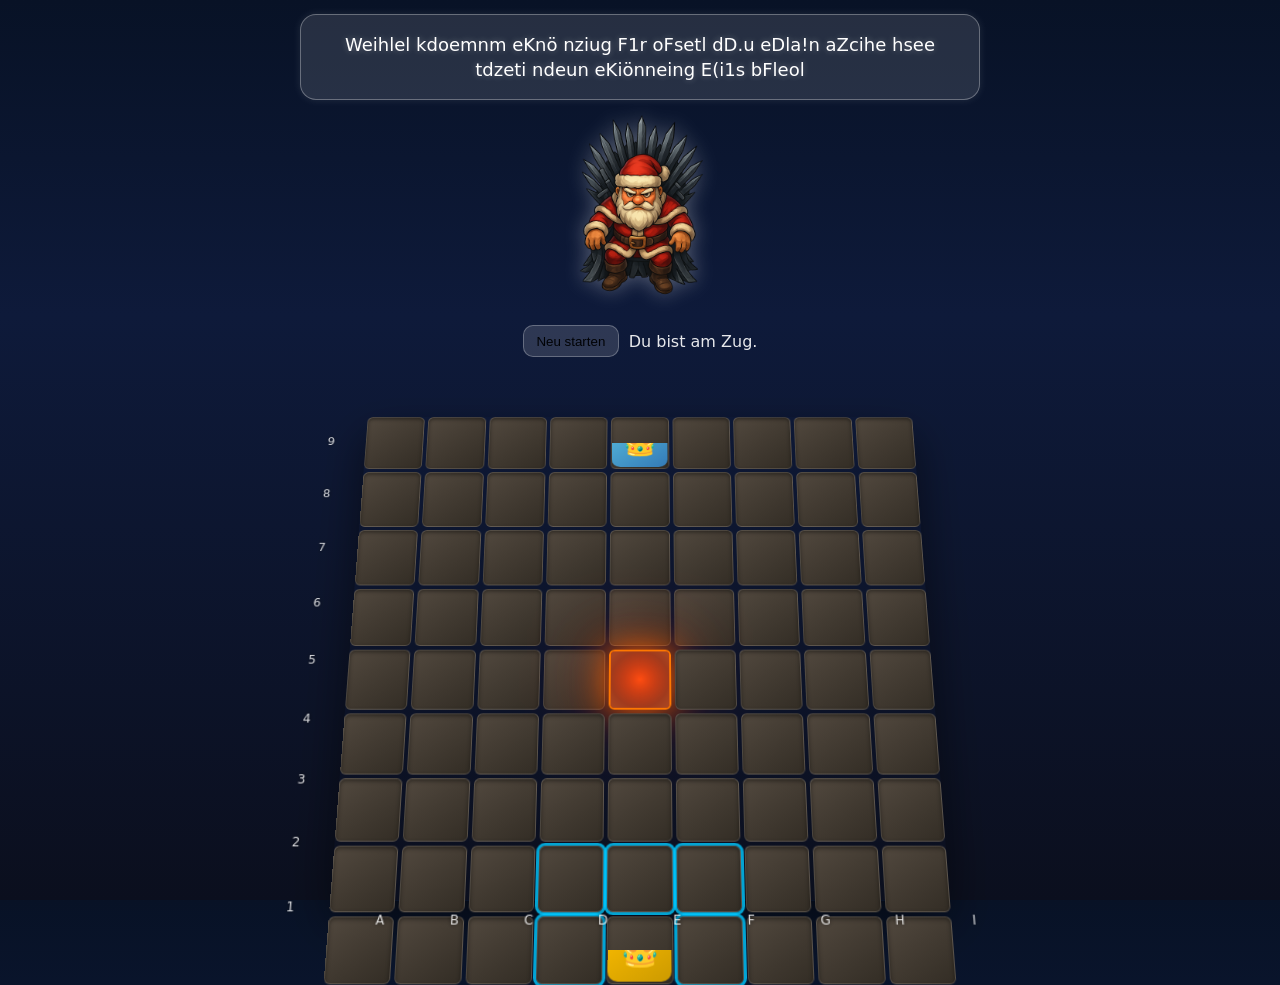
==== commit f00e5940: "d" ====
--- a/index.html
+++ b/index.html
@@ -3,28 +3,21 @@
 <head>
 <meta charset="UTF-8" />
 <meta name="viewport" content="width=device-width, initial-scale=1.0" />
-<title>3D Board – Santa Frost</title>
+<title>Frost Duel – Santa Frost</title>
 <style>
-:root {
-  --board-size: 9;               /* Logische Spielfeldgröße */
-  --grid-size: calc(var(--board-size) + 1); /* +1 für Koordinatenrahmen */
+:root{
+  --board-size: 9;
   --tile-gap: 4px;
   --tilt-start: 90deg;
   --tilt-end: 18deg;
-  --anim-duration: 2000ms;
+  --anim-duration: 1200ms;
 }
 *{box-sizing:border-box;margin:0;padding:0;}
-body {
-  height: 100dvh;
-  display: flex;
-  flex-direction: column;
-  align-items: center;
-  background: linear-gradient(to bottom,#081226 0%,#0e1a3a 35%,#0b0f1e 100%);
-  color: #fff;
-  font-family: system-ui, -apple-system, Segoe UI, Roboto, Helvetica, Arial, sans-serif;
-  overflow: hidden;
-  perspective: 1200px;
-  padding: 1dvh 0;
+body{
+  height:100dvh; display:flex; flex-direction:column; align-items:center;
+  background:linear-gradient(to bottom,#081226 0%,#0e1a3a 35%,#0b0f1e 100%);
+  color:#fff; font-family:system-ui,-apple-system,Segoe UI,Roboto,Helvetica,Arial,sans-serif;
+  overflow:hidden; perspective:1200px; padding:1dvh 0;
 }
 
 /* ❄️ Schneefall */
@@ -32,163 +25,82 @@
 .snowflake{position:absolute;top:-10px;background:white;border-radius:50%;opacity:.8;animation:fall linear forwards;}
 @keyframes fall{0%{transform:translateY(0);opacity:1;}100%{transform:translateY(35vh);opacity:0;}}
 
-/* === Santa & UI === */
-.santaWrap {
-  display: flex;
-  flex-direction: column;
-  align-items: center;
-  gap: 1dvh;
-  z-index: 2;
-  margin-top: 0.5dvh;
-  margin-bottom: 0.5dvh;
-}
+/* === UI === */
+.santaWrap{display:flex;flex-direction:column;align-items:center;gap:1dvh;z-index:2;margin:0.5dvh 0;}
 .speechBubble{
-  background:rgba(255,255,255,0.12);
-  border:1.5px solid rgba(255,255,255,0.3);
-  border-radius:16px;
-  padding:1dvh 2dvw;
-  font-size:clamp(12px,2.3vw,18px);
-  line-height:1.4;
-  width:min(85vw,600px);
-  height:4.8em;
-  text-align:center;
-  text-shadow:0 0 6px rgba(255,255,255,0.3);
-  overflow:hidden;
-  opacity:0;
-  transition:opacity .8s ease;
-  display:flex;align-items:center;justify-content:center;
-  margin-bottom:1dvh;
+  background:rgba(255,255,255,0.12); border:1.5px solid rgba(255,255,255,0.3);
+  border-radius:16px; padding:1dvh 2dvw; font-size:clamp(12px,2.3vw,18px);
+  line-height:1.4; width:min(85vw,680px); height:4.8em; text-align:center;
+  text-shadow:0 0 6px rgba(255,255,255,0.3); overflow:hidden; opacity:0; transition:opacity .8s ease;
+  display:flex;align-items:center;justify-content:center; box-shadow:0 0 8px rgba(255,255,255,0.1);
 }
 .santaSection{display:flex;align-items:center;justify-content:center;gap:4dvw;}
 .santaSection img{width:clamp(100px,22vmin,200px);height:auto;filter:drop-shadow(0 0 10px rgba(255,255,255,0.3));}
 
-/* Palette-Figuren (oben) */
-.santaPiece{
-  width:65px;height:65px;
-  border-radius:8px;
-  display:flex;align-items:center;justify-content:center;
-  font-size:2rem;
-  color:#fff;
-  transform-style:preserve-3d;
-  cursor:grab;
-  user-select:none;
-  opacity:0;
-  transform:scale(0.7);
-  transition:opacity 1.5s ease,transform 1.5s ease;
-}
-.santaPiece.show{opacity:1;transform:scale(1);}
-.santaPiece:active{transform:scale(1.1);}
-.santaPiece.king{background:linear-gradient(145deg,#ffbf00,#cc9a00);}
-.santaPiece.guard{background:linear-gradient(145deg,#5bc0de,#337ab7);}
-.santaPiece.enemy{filter:brightness(0.85);}
-
-/* Wenn Figur auf einem Tile liegt */
-.tile > .santaPiece.onboard{
-  position:absolute;
-  inset:0;
-  width:100%;
-  height:100%;
-  border-radius:8px;
-  transform:rotateX(var(--tilt-end));
-  display:flex;align-items:center;justify-content:center;
-}
-
-/* BOARD */
-.board3d {
-  width: 96vw;
-  max-width: 600px;
-  aspect-ratio: 1 / 1;
-  perspective: 1200px;
-  display: flex;
-  align-items: center;
-  justify-content: center;
-  margin: 0 auto;
-  position: relative;
-  max-height: 60vh;
-}
-@media (max-height: 850px){.board3d{max-height: 50vh;}}
-@media (max-height: 700px){.board3d{max-height: 48vh;}}
-@media (max-height: 600px){.board3d{max-height: 46vh;}}
-
-#board {
-  display:grid;
-  grid-template-columns:repeat(var(--grid-size),1fr);
-  grid-template-rows:repeat(var(--grid-size),1fr);
-  gap:var(--tile-gap);
-  width:100%;
-  height:100%;
-  border-radius:10px;
-  transform-style:preserve-3d;
-  transform-origin:center bottom;
-  transform:rotateX(var(--tilt-start));
-  animation:tiltIn var(--anim-duration)ease-out forwards;
-  box-shadow:0 20px 50px rgba(0,0,0,0.5);
-}
-@keyframes tiltIn { from{ transform: rotateX(var(--tilt-start)); } to{ transform: rotateX(var(--tilt-end)); } }
-
-/* === TILE === */
+/* Board */
+.board3d{
+  width:96vw; max-width:620px; aspect-ratio:1/1; perspective:1200px;
+  display:flex; align-items:center; justify-content:center; margin:0 auto; position:relative;
+  max-height:60vh;
+}
+@media (max-height:850px){.board3d{max-height:52vh;}}
+@media (max-height:700px){.board3d{max-height:48vh;}}
+@media (max-height:600px){.board3d{max-height:46vh;}}
+
+#board{
+  display:grid; grid-template-columns:repeat(var(--board-size),1fr);
+  grid-template-rows:repeat(var(--board-size),1fr); gap:var(--tile-gap);
+  width:100%; height:100%; border-radius:10px;
+  transform-origin:center bottom; transform:rotateX(var(--tilt-start));
+  animation:tiltIn var(--anim-duration) ease-out forwards; box-shadow:0 20px 50px rgba(0,0,0,0.5);
+}
+@keyframes tiltIn{from{transform:rotateX(var(--tilt-start));}to{transform:rotateX(var(--tilt-end));}}
+
+/* Tiles */
 .tile{
-  position:relative;
-  background:linear-gradient(145deg,#51483e,#332d25);
-  border:1px solid rgba(255,255,255,0.1);
-  border-radius:6px;
-  transform-style:preserve-3d;
-  display:flex;
-  align-items:center;
-  justify-content:center;
-  cursor:pointer;
-  transition: box-shadow .3s ease, background .3s ease;
-  aspect-ratio:1/1;
-  box-shadow:inset 0 2px 4px rgba(0,0,0,0.4);
+  position:relative; aspect-ratio:1/1; border-radius:6px; transform-style:preserve-3d;
+  display:flex; align-items:center; justify-content:center; cursor:pointer;
+  background:linear-gradient(145deg,#51483e,#332d25); border:1px solid rgba(255,255,255,0.1);
+  box-shadow:inset 0 2px 4px rgba(0,0,0,0.4); transition: background .25s, box-shadow .25s;
 }
 .tile.center{
   background:radial-gradient(circle at center,#ff3300 0%,#7a0000 70%);
   border:2px solid rgba(255,120,0,1);
-  box-shadow:0 0 35px rgba(255,100,0,0.9),
-             0 0 80px rgba(255,60,0,0.7),
-             inset 0 0 50px rgba(255,200,100,0.5);
-  animation:flame 1.6s infinite ease-in-out alternate;
-  cursor:default !important;
-}
-@keyframes flame {
-  0% { box-shadow:0 0 25px rgba(255,100,0,0.9),
-                 0 0 60px rgba(255,60,0,0.7),
-                 inset 0 0 30px rgba(255,180,50,0.4); }
-  100% { box-shadow:0 0 40px rgba(255,150,0,1),
-                 0 0 90px rgba(255,100,0,0.9),
-                 inset 0 0 60px rgba(255,220,150,0.6); }
-}
-.tile.pillar-label{ /* echte Säule nicht auf Koordinatenfliesen */
-  /* keine Optik – nur Markerklasse falls nötig */
-}
-.tile.highlight{
-  box-shadow:0 0 15px 6px rgba(0,80,255,0.6);
-  background:linear-gradient(145deg,#3a4a6b,#1a2338);
-  border:1px solid rgba(0,100,255,0.6);
-}
-
-/* === KOORDINATEN-TILES (Rand) === */
-.tile.coord{
-  background:transparent !important;
-  border:none !important;
-  box-shadow:none !important;
-  cursor:default !important;
-  pointer-events:none; /* nicht anklickbar */
-  color:rgba(255,255,255,0.85);
-  font-size:clamp(8px,1.6vmin,14px);
-  text-shadow:0 0 4px rgba(0,0,0,0.6);
-}
-/* Top-Row: Buchstaben unten mittig an der Kante zum Spielfeld */
-.tile.coord.top { align-items:flex-end; }
-.tile.coord.top .coordText { margin-bottom:4px; transform:translateZ(6px); }
-/* Left-Column: Zahlen rechts mittig an der Kante zum Spielfeld */
-.tile.coord.left { justify-content:flex-end; }
-.tile.coord.left .coordText { margin-right:6px; transform:translateZ(6px); }
-
-.coordText{pointer-events:none;}
-
-/* (legacy) #coords bleibt erhalten, wird aber unsichtbar gehalten – Funktion addCoords bleibt existierend */
-#coords{display:none;}
+  box-shadow:0 0 35px rgba(255,100,0,0.9), 0 0 80px rgba(255,60,0,0.7), inset 0 0 50px rgba(255,200,100,0.5);
+  cursor:default;
+}
+.tile.highlight{box-shadow:0 0 15px 6px rgba(0,80,255,0.55), inset 0 0 0 2px rgba(0,120,255,0.5);}
+.tile.move{outline:3px solid rgba(0,200,255,0.8);}
+.tile.block-ghost{outline:3px dashed rgba(255,255,255,0.6);}
+
+/* Pieces & Blocks */
+.piece{
+  position:absolute; inset:0; display:flex; align-items:center; justify-content:center;
+  transform:rotateX(var(--tilt-end)); border-radius:10px; font-size:clamp(18px,5.2vmin,32px);
+  user-select:none;
+}
+.king-player{background:linear-gradient(145deg,#ffbf00,#cc9a00); color:#fff;}
+.king-ai{background:linear-gradient(145deg,#5bc0de,#337ab7); color:#fff;}
+.block{background:linear-gradient(145deg,#a6b9c7,#6f8796); opacity:.95;}
+
+/* Coord overlay (am Rand außerhalb via absolute) – optional super dezent */
+.coords{
+  position:absolute; inset:0; pointer-events:none; transform:rotateX(var(--tilt-end)); z-index:5;
+}
+.coords .col, .coords .row{
+  position:absolute; color:rgba(255,255,255,0.85); font-size:clamp(8px,1.6vmin,12px); text-shadow:0 0 4px rgba(0,0,0,0.6);
+}
+.coords .col{ bottom:-1.6em; width:calc(100%/var(--board-size)); text-align:center; }
+.coords .row{ left:-1.6em; height:calc(100%/var(--board-size)); display:flex; align-items:center; justify-content:center; }
+
+.hud{
+  margin-top:.6rem; display:flex; gap:.6rem; align-items:center; justify-content:center; opacity:.9;
+  font-size:clamp(12px,2.2vw,16px);
+}
+.hud .btn{
+  background:rgba(255,255,255,0.15); border:1px solid rgba(255,255,255,0.3); padding:.45rem .8rem; border-radius:10px; cursor:pointer;
+}
+.hud .btn:active{transform:scale(0.98);}
 </style>
 </head>
 <body>
@@ -196,317 +108,352 @@
 
   <div class="santaWrap">
     <p class="speechBubble" id="speechBubble">Willkommen, Sterblicher. Die Mitternacht ist still, und der Schnee tanzt … 🎅</p>
-
     <div class="santaSection">
-      <div class="santaPiece king" draggable="true" id="king">👑</div>
       <img id="santaImg" src="assets/opponent/santa1.png" alt="Santa Gegner" />
-      <div class="santaPiece guard" draggable="true" id="guard">🛡️</div>
+    </div>
+    <div class="hud">
+      <button class="btn" id="restartBtn">Neu starten</button>
+      <span id="turnInfo">Du bist am Zug.</span>
     </div>
   </div>
 
   <div class="board3d">
     <div id="board"></div>
-    <!-- legacy element für addCoords, bleibt leer / hidden -->
-    <div id="coords"></div>
+    <div class="coords" id="coords"></div>
   </div>
 
 <script>
-/* ===== Klassen ===== */
-class Tile {
-  constructor(gridX, gridY, isCenter=false, isCoord=false, label="", coordSide="") {
-    this.gridX = gridX;        // 0..grid
-    this.gridY = gridY;        // 0..grid
-    this.isCenter = isCenter;
-    this.isCoord = isCoord;
-    // Logische Board-Koordinaten (1..board), null für Koordinatenrand
-    this.x = isCoord ? null : gridX; // wir bauen Spielfeld ab (1..board) bei gridX>0, gridY>0
-    this.y = isCoord ? null : gridY;
-
-    this.el = document.createElement('div');
-    this.el.className = 'tile';
-    if (isCenter) this.el.classList.add('center');
-
-    if (isCoord) {
-      this.el.classList.add('coord');
-      this.el.classList.add(coordSide); // "top" oder "left"
-      const span = document.createElement('span');
-      span.className = 'coordText';
-      span.textContent = label;
-      this.el.appendChild(span);
-    }
-
-    // Datensätze für Zugriff
-    if (!isCoord) {
-      this.el.dataset.x = String(this.x);
-      this.el.dataset.y = String(this.y);
-    }
-  }
-}
-
-class Board {
-  constructor(size=9) {
-    this.size = size;             // 9
-    this.grid = size + 1;         // 10 (mit Koordinatenrand)
-    this.center = Math.floor((size+1)/2); // 5 (logischer Mittelpunkt 5,5)
-    this.el = document.getElementById('board');
-    this.el.style.setProperty('--board-size', String(size));
-    this.tiles = [];
-
-    // Raster aufbauen: (0..grid) x (0..grid)
-    for (let gy = 0; gy <= this.size; gy++) {
-      for (let gx = 0; gx <= this.size; gx++) {
-        let t;
-        if (gx === 0 && gy === 0) {
-          t = new Tile(gx, gy, false, true, "", "");
-        } else if (gy === 0 && gx > 0) {
-          // Top-Koordinaten (Buchstaben), an Unterkante ausgerichtet
-          const label = String.fromCharCode(64 + gx); // A..I
-          t = new Tile(gx, gy, false, true, label, "top");
-        } else if (gx === 0 && gy > 0) {
-          // Linke Koordinaten (Zahlen, 9..1), an rechter Kante ausgerichtet
-          const label = String(this.size - gy + 1); // 9..1
-          t = new Tile(gx, gy, false, true, label, "left");
-        } else {
-          // echtes Spielfeld: logische Koordinaten = gx, gy (1..9)
-          const isCenter = (gx === this.center && gy === this.center);
-          t = new Tile(gx, gy, isCenter, false);
-          // Klick zum Säulen-Toggle (nur echte Tiles, kein Zentrum)
-          if (!isCenter) {
-            t.el.addEventListener('click', () => {
-              if (t.el.querySelector('.santaPiece')) return;
-              t.el.classList.toggle('pillar');
-              // (Markerklasse behalten, falls du später Säulenlogik ergänzt)
-            });
-          }
-        }
-        this.el.appendChild(t.el);
-        this.tiles.push(t);
-      }
-    }
-    // (legacy) Koordinaten-Overlay-Funktion beibehalten
-    this.addCoords();
-  }
-
-  // Legacy-Funktion: bleibt bestehen, macht aber nichts Sichtbares (Koordinaten kommen jetzt als Rand-Tiles)
-  addCoords(){
-    /* absichtlich leer gelassen, um die Funktion nicht zu entfernen */
-  }
-
-  getTile(x, y) {
-    // x,y sind logische 1..size
-    return this.tiles.find(t => !t.isCoord && t.x === x && t.y === y);
-  }
-
-  neighborCoords(x, y) {
-    const n = [];
-    for (let dy = -1; dy <= 1; dy++) {
-      for (let dx = -1; dx <= 1; dx++) {
-        if (dx === 0 && dy === 0) continue;
-        const tx = x + dx, ty = y + dy;
-        if (tx >= 1 && tx <= this.size && ty >= 1 && ty <= this.size) n.push([tx,ty]);
-      }
-    }
-    return n;
-  }
-
-  hasNeighborPiece(x, y) {
-    return this.neighborCoords(x, y).some(([nx, ny]) => {
-      const tile = this.getTile(nx, ny);
-      return tile && tile.el.querySelector('.santaPiece');
-    });
-  }
-}
-
-/* ===== Hilfen ===== */
-function typeWriter(el, text, speed=25){
-  const shortText = text.length>280 ? text.slice(0,270)+'…' : text;
+/* ===== Utils & Setup ===== */
+function typeWriter(el,text,speed=22){
+  const t = text.length>300? text.slice(0,290)+'…' : text;
   el.textContent=''; el.style.opacity='1'; let i=0;
-  (function tick(){ if(i<shortText.length){ el.textContent+=shortText[i++]; setTimeout(tick, speed);} })();
-}
-function speakSanta(text){ typeWriter(document.getElementById('speechBubble'), text, 20); }
-function createSnowflakes(c, n=40){
+  (function tick(){ if(i<t.length){ el.textContent+=t[i++]; setTimeout(tick, speed);} })();
+}
+function speak(t){ typeWriter(document.getElementById('speechBubble'), t, 18); }
+function createSnowflakes(c,n=40){
   for(let i=0;i<n;i++){
     const f=document.createElement('div'); f.classList.add('snowflake');
     const s=Math.random()*4+2; f.style.width=`${s}px`; f.style.height=`${s}px`;
-    f.style.left=`${Math.random()*100}%`; f.style.animationDuration=`${5+Math.random()*5}s`;
-    f.style.animationDelay=`${Math.random()*5}s`; c.appendChild(f);
-    f.addEventListener('animationend',()=>{ c.removeChild(f); createSnowflakes(c,1); });
-  }
-}
-
-/* ===== Drag & Touch (beide Eingaben) ===== */
-function enableDragAndTouch(piece, board){
-  let hoverTile = null;
-
-  function placeOnTile(tileEl){
-    if (!tileEl || tileEl.classList.contains('coord') || tileEl.classList.contains('center')) {
-      speakSanta("Dieses Feld ist ungültig! 🔥"); return;
-    }
-    const x = parseInt(tileEl.dataset.x, 10);
-    const y = parseInt(tileEl.dataset.y, 10);
-
-    // Guard-Regel: Spieler nur auf Reihe 9 (unten)
-    if (piece.id === 'guard' && y !== board.size) {
-      speakSanta("Der Guard darf nur in deiner ersten Reihe (Reihe 9) platziert werden! ❄️"); return;
-    }
-
-    // König-Regel: keine Nachbarn (alle Figuren zählen)
-    if (piece.id === 'king' && board.hasNeighborPiece(x, y)) {
-      speakSanta("Der König braucht Raum – keine Nachbarfelder dürfen belegt sein! 👑"); return;
-    }
-
-    // besetzt?
-    if (tileEl.querySelector('.santaPiece')) {
-      speakSanta("Dieses Feld ist bereits besetzt! ⚠️"); return;
-    }
-
-    tileEl.appendChild(piece);
-    piece.classList.add('onboard');
-    piece.dataset.x = x; piece.dataset.y = y;
-    piece.placed = true;
-
-    speakSanta("Figur platziert.");
-    checkBothPlaced(); // prüft, ob Computerzug starten soll
-  }
-
-  // Desktop-Drag&Drop
-  piece.addEventListener('dragstart', e => {
-    e.dataTransfer.setData('piece', piece.id);
-    piece.style.opacity = '0.6';
+    f.style.left=`${Math.random()*100}%`; f.style.animationDuration=`${5+Math.random()*5}s`; f.style.animationDelay=`${Math.random()*5}s`;
+    c.appendChild(f); f.addEventListener('animationend',()=>{ c.removeChild(f); createSnowflakes(c,1);});
+  }
+}
+
+/* ===== Board & Game ===== */
+const SIZE = 9;
+const CENTER = Math.floor((SIZE+1)/2);
+
+const STATE = {
+  turn: 'player', // 'player' | 'ai' | 'gameover'
+  player: { x: CENTER, y: SIZE },   // Start unten Mitte
+  ai:     { x: CENTER, y: 1 },      // Start oben Mitte
+  blocks: new Set(),                // "x,y" strings
+};
+
+const boardEl = document.getElementById('board');
+const coordsEl = document.getElementById('coords');
+const turnInfo = document.getElementById('turnInfo');
+
+function key(x,y){ return `${x},${y}`; }
+function inBounds(x,y){ return x>=1 && x<=SIZE && y>=1 && y<=SIZE; }
+function isFree(x,y){
+  if (!inBounds(x,y)) return false;
+  if (x===CENTER && y===CENTER) return false; // optional: zentrales Feld gesperrt
+  if (STATE.player.x===x && STATE.player.y===y) return false;
+  if (STATE.ai.x===x && STATE.ai.y===y) return false;
+  if (STATE.blocks.has(key(x,y))) return false;
+  return true;
+}
+function adjacent(a,b){ return Math.max(Math.abs(a.x-b.x), Math.abs(a.y-b.y))===1; }
+
+/* Tiles erzeugen */
+function buildBoard(){
+  boardEl.style.setProperty('--board-size', String(SIZE));
+  boardEl.innerHTML='';
+  for (let y=1;y<=SIZE;y++){
+    for (let x=1;x<=SIZE;x++){
+      const t=document.createElement('div');
+      t.className='tile';
+      t.dataset.x=x; t.dataset.y=y;
+      if (x===CENTER && y===CENTER){ t.classList.add('center'); t.style.cursor='default'; }
+      boardEl.appendChild(t);
+    }
+  }
+  // Koordinaten außen
+  coordsEl.innerHTML='';
+  for (let x=1;x<=SIZE;x++){
+    const c=document.createElement('div');
+    c.className='col';
+    c.style.left=`calc(${(x-0.5)*(100/SIZE)}%)`;
+    c.textContent=String.fromCharCode(64+x);
+    coordsEl.appendChild(c);
+  }
+  for (let y=1;y<=SIZE;y++){
+    const r=document.createElement('div');
+    r.className='row';
+    r.style.top=`calc(${(y-0.5)*(100/SIZE)}%)`;
+    r.textContent=String(SIZE-(y-1));
+    coordsEl.appendChild(r);
+  }
+}
+
+/* Pieces rendern */
+function clearPieces(){
+  document.querySelectorAll('.piece').forEach(p=>p.remove());
+}
+function placePiece(x,y,cls,emoji){
+  const tile = getTileEl(x,y); if(!tile) return;
+  const p = document.createElement('div');
+  p.className = `piece ${cls}`;
+  p.textContent = emoji;
+  tile.appendChild(p);
+}
+function renderBlocks(){
+  document.querySelectorAll('.block').forEach(b=>b.remove());
+  STATE.blocks.forEach(k=>{
+    const [x,y]=k.split(',').map(Number);
+    const tile=getTileEl(x,y);
+    if(tile){
+      const b=document.createElement('div');
+      b.className='piece block';
+      tile.appendChild(b);
+    }
   });
-  piece.addEventListener('dragend', e => { piece.style.opacity = '1'; });
-
-  document.querySelectorAll('.tile').forEach(t=>{
-    if (t.classList.contains('coord')) return;
-    t.addEventListener('dragover', e => e.preventDefault());
-    t.addEventListener('drop', e => {
-      const pid = e.dataTransfer.getData('piece');
-      if (pid === piece.id) placeOnTile(t);
-    });
+}
+function renderAll(){
+  clearPieces();
+  placePiece(STATE.player.x, STATE.player.y, 'king-player', '👑');
+  placePiece(STATE.ai.x, STATE.ai.y, 'king-ai', '👑');
+  renderBlocks();
+}
+
+/* Helpers */
+function getTileEl(x,y){ return boardEl.querySelector(`.tile[data-x="${x}"][data-y="${y}"]`); }
+function forEachTile(cb){
+  boardEl.querySelectorAll('.tile').forEach(t=>{
+    const x=+t.dataset.x, y=+t.dataset.y; cb(t,x,y);
   });
-
-  // Touch
-  piece.addEventListener('touchstart', e => {
-    piece.classList.add('dragging');
-    e.preventDefault();
-  }, {passive:false});
-
-  piece.addEventListener('touchmove', e => {
-    const touch = e.touches[0];
-    const el = document.elementFromPoint(touch.clientX, touch.clientY);
-    const tile = el?.closest?.('.tile');
-    if (tile && !tile.classList.contains('coord')) {
-      if (hoverTile && hoverTile !== tile) hoverTile.classList.remove('highlight');
-      hoverTile = tile;
-      tile.classList.add('highlight');
-    }
-  }, {passive:true});
-
-  piece.addEventListener('touchend', () => {
-    if (hoverTile) {
-      hoverTile.classList.remove('highlight');
-      placeOnTile(hoverTile);
-      hoverTile = null;
-    }
-    piece.classList.remove('dragging');
-  });
-}
-
-/* ===== Spiel-Flow ===== */
-function computerTurn(board){
-  // Computer-Figuren
-  const cGuard = document.createElement('div');
-  cGuard.className = 'santaPiece guard enemy onboard';
-  cGuard.textContent = '🛡️';
-
-  const cKing = document.createElement('div');
-  cKing.className = 'santaPiece king enemy onboard';
-  cKing.textContent = '👑';
-
-  // Guard: Reihe 1 (oben), wähle freie Spalte
-  const freeColsTop = [];
-  for (let x=1;x<=board.size;x++){
-    const t = board.getTile(x,1);
-    if (t && !t.el.querySelector('.santaPiece')) freeColsTop.push(x);
-  }
-  if (freeColsTop.length === 0) { speakSanta("Der Computer findet keinen Platz für seinen Guard."); return; }
-  const gx = freeColsTop[Math.floor(Math.random()*freeColsTop.length)];
-  const gTile = board.getTile(gx,1);
-  gTile.el.appendChild(cGuard);
-
-  // König: auf seiner Seite mit Nachbarfreiheits-Regel – starte bevorzugt in Reihe 2
-  const candidateRows = [2,3,1]; // leichte Präferenz nahe Startreihe
-  let placed = false;
-  for (const ry of candidateRows){
-    const cols = [...Array(board.size)].map((_,i)=>i+1).sort(()=>Math.random()-0.5);
-    for (const cx of cols){
-      const tile = board.getTile(cx, ry);
-      if (tile && !tile.el.querySelector('.santaPiece') && !board.hasNeighborPiece(cx, ry)) {
-        tile.el.appendChild(cKing);
-        placed = true; break;
+}
+function clearHighlights(){
+  forEachTile(t=>t.classList.remove('highlight','move','block-ghost'));
+}
+
+/* Legal Moves: König 1 Feld, kein Adjacent zum Gegner nach dem Zug */
+function legalKingMoves(side){
+  const me = STATE[side];
+  const them = STATE[side==='player'?'ai':'player'];
+  const moves=[];
+  for(let dy=-1;dy<=1;dy++){
+    for(let dx=-1;dx<=1;dx++){
+      if(dx===0 && dy===0) continue;
+      const nx=me.x+dx, ny=me.y+dy;
+      if(!isFree(nx,ny)) continue;
+      // nach Zug nicht neben Gegner stehen
+      const hypot={x:nx,y:ny};
+      if(adjacent(hypot, them)) continue;
+      moves.push({x:nx,y:ny});
+    }
+  }
+  return moves;
+}
+
+/* Win Checks */
+function hasAnyMove(side){ return legalKingMoves(side).length>0; }
+function reachedBackRow(side){
+  if(side==='player') return STATE.player.y===1;   // oben erreicht
+  else return STATE.ai.y===SIZE;                   // unten erreicht
+}
+function checkVictory(){
+  if(reachedBackRow('player')) return 'player';
+  if(reachedBackRow('ai')) return 'ai';
+  if(!hasAnyMove('player')) return 'ai';
+  if(!hasAnyMove('ai')) return 'player';
+  return null;
+}
+
+/* Turn Flow */
+let phase = 'select-move'; // 'select-move' -> 'place-block'
+let pendingMove = null;
+
+function startPlayerTurn(){
+  STATE.turn='player'; phase='select-move'; pendingMove=null;
+  const moves=legalKingMoves('player');
+  clearHighlights();
+  moves.forEach(m=> getTileEl(m.x,m.y)?.classList.add('move'));
+  speak("Dein Zug: Ziehe den König 1 Feld. Danach setzt du einen Eisblock an beliebiger freier Stelle.");
+  turnInfo.textContent="Du bist am Zug.";
+}
+function finishPlayerMove(){
+  // highlight: alle freien Felder für Block (sanfter Hinweis)
+  clearHighlights();
+  forEachTile((t,x,y)=>{ if(isFree(x,y)) t.classList.add('block-ghost'); });
+  speak("Wähle nun ein Feld für deinen Eisblock.");
+  phase='place-block';
+}
+
+/* Player interactions (Touch + Mouse identisch via Click) */
+boardEl.addEventListener('click', onBoardClick);
+boardEl.addEventListener('touchend', (e)=>{
+  // Normaler Tap soll wie Click funktionieren
+  const touched = document.elementFromPoint(
+    e.changedTouches[0].clientX, e.changedTouches[0].clientY
+  );
+  const tile = touched?.closest?.('.tile');
+  if(tile){ tile.click(); }
+}, {passive:true});
+
+function onBoardClick(e){
+  if(STATE.turn!=='player' || STATE.turn==='gameover') return;
+  const tile = e.target.closest('.tile'); if(!tile) return;
+  const x=+tile.dataset.x, y=+tile.dataset.y;
+
+  if(phase==='select-move'){
+    const moves = legalKingMoves('player');
+    const ok = moves.some(m=>m.x===x && m.y===y);
+    if(!ok){ speak("Ungültiges Zielfeld."); return; }
+    // ausführen
+    STATE.player.x=x; STATE.player.y=y;
+    renderAll();
+    const win=checkVictory();
+    if(win){ endGame(win); return; }
+    finishPlayerMove();
+  } else if (phase==='place-block'){
+    if(!isFree(x,y)){ speak("Hier kannst du keinen Block setzen."); return; }
+    STATE.blocks.add(key(x,y));
+    renderAll();
+    const win=checkVictory();
+    if(win){ endGame(win); return; }
+    // Computer ist dran
+    startAiTurn();
+  }
+}
+
+/* AI */
+function startAiTurn(){
+  STATE.turn='ai'; phase='ai';
+  clearHighlights();
+  turnInfo.textContent="Santa Frost überlegt…";
+  speak("Santa Frost ist am Zug … ❄️");
+
+  // kleiner Delay für Lesbarkeit
+  setTimeout(()=>{
+    const move = chooseAiMove();
+    if(move){
+      STATE.ai.x = move.x; STATE.ai.y = move.y;
+    }
+    renderAll();
+    let win=checkVictory();
+    if(win){ endGame(win); return; }
+
+    const block = chooseAiBlock();
+    if(block){
+      STATE.blocks.add(key(block.x, block.y));
+    }
+    renderAll();
+    win=checkVictory();
+    if(win){ endGame(win); return; }
+
+    startPlayerTurn();
+  }, 450);
+}
+
+/* AI Heuristiken */
+function chooseAiMove(){
+  const moves = legalKingMoves('ai');
+  if(moves.length===0) return null;
+
+  // Heuristik:
+  // 1) Bevorzuge Moves, die nach unten gehen (y größer) – Ziel: Grundreihe des Spielers
+  // 2) Meide Nähe zum Spieler (nicht zu dicht)
+  // 3) Weniger umliegende freie Felder dem Spieler lassen
+  const px=STATE.player.x, py=STATE.player.y;
+
+  function score(m){
+    let s = 0;
+    // nach unten bevorzugen
+    s += m.y * 2;
+    // Distanz zum Spieler (etwas Abstand ist gut)
+    const d = Math.max(Math.abs(m.x-px), Math.abs(m.y-py));
+    s += d;
+    // Wenn das Feld viele freie Nachbarn für den AI-König hat, ist das auch gut
+    let freeN=0;
+    for (let dy=-1; dy<=1; dy++){
+      for (let dx=-1; dx<=1; dx++){
+        if(dx===0 && dy===0) continue;
+        const nx=m.x+dx, ny=m.y+dy;
+        if(isFree(nx,ny)) freeN++;
       }
     }
-    if (placed) break;
-  }
-  if (!placed) {
-    // Fallback irgendwo oben, Regel so gut wie möglich einhalten
-    outer: for (let y=1; y<=3; y++){
-      for (let x=1; x<=board.size; x++){
-        const tile = board.getTile(x,y);
-        if (tile && !tile.el.querySelector('.santaPiece')) {
-          if (!board.hasNeighborPiece(x,y)) {
-            tile.el.appendChild(cKing); placed = true; break outer;
-          }
-        }
-      }
-    }
-  }
-  speakSanta("Santa Frost hat seine Figuren platziert! 🎅");
-}
-
-function checkBothPlaced(){
-  const king = document.getElementById('king');
-  const guard = document.getElementById('guard');
-  if (king.placed && guard.placed) {
-    setTimeout(()=>computerTurn(window.gameBoard), 900);
-  }
-}
-
-/* ===== Start ===== */
+    s += freeN*0.3;
+    return s;
+  }
+  moves.sort((a,b)=> score(b)-score(a));
+  return moves[0];
+}
+
+function chooseAiBlock(){
+  // Priorität: ein Feld um den Spieler herum blockieren, sonst irgendein freies Feld oben
+  const px=STATE.player.x, py=STATE.player.y;
+  const candidates=[];
+  for(let dy=-1; dy<=1; dy++){
+    for(let dx=-1; dx<=1; dx++){
+      if(dx===0 && dy===0) continue;
+      const nx=px+dx, ny=py+dy;
+      if(isFree(nx,ny)) candidates.push({x:nx,y:ny,score:10});
+    }
+  }
+  if(candidates.length>0){
+    return candidates[Math.floor(Math.random()*candidates.length)];
+  }
+  // fallback: freie Felder bevorzugt in oberen Reihen
+  const fall=[];
+  for(let y=1;y<=SIZE;y++){
+    for(let x=1;x<=SIZE;x++){
+      if(isFree(x,y)) fall.push({x,y,score: (SIZE-y)});
+    }
+  }
+  if(fall.length===0) return null;
+  fall.sort((a,b)=>b.score-a.score);
+  return fall[0];
+}
+
+/* Game End */
+function endGame(winner){
+  STATE.turn='gameover';
+  clearHighlights();
+  if(winner==='player'){
+    turnInfo.textContent="Du gewinnst! 🏆";
+    speak("Glückwunsch! Du hast Santa Frost überlistet. 🎉");
+  }else{
+    turnInfo.textContent="Santa Frost gewinnt. ❄️";
+    speak("Die Kälte siegt … Santa Frost war heute stärker. ❄️");
+  }
+}
+
+/* Restart */
+function restart(){
+  STATE.turn='player';
+  STATE.player={x:CENTER,y:SIZE};
+  STATE.ai={x:CENTER,y:1};
+  STATE.blocks.clear();
+  buildBoard();
+  renderAll();
+  clearHighlights();
+  startPlayerTurn();
+}
+
+document.getElementById('restartBtn').addEventListener('click', restart);
+
+/* ===== Init ===== */
 document.addEventListener('DOMContentLoaded', ()=>{
-  // Board anlegen
-  window.gameBoard = new Board(9);
-
-  // Intro-Texte
-  const b = document.getElementById('speechBubble');
-  const t1 = "Willkommen, Sterblicher. Die Mitternacht ist still, und der Schnee tanzt … 🎅";
-  const t2 = "Platziere den König und den Guard auf dem Spielfeld. König: keine Nachbarn! Guard: nur in deiner ersten Reihe (Reihe 9). 👑🛡️";
-  b.textContent='';
   document.getElementById('board').addEventListener('animationend', ()=>{
-    typeWriter(b,t1,28);
-    setTimeout(()=>{
-      document.getElementById('king').classList.add('show');
-      document.getElementById('guard').classList.add('show');
-      setTimeout(()=>typeWriter(b,t2,22),1600);
-    }, 5200);
+    speak("Willkommen zu Frost Duel! Ziehe deinen König (1 Feld) und setze danach einen Eisblock. Erreiche die obere Reihe oder blockiere Santa Frost.");
   }, {once:true});
 
-  // Schnee
   createSnowflakes(document.getElementById('snow'));
-
-  // DnD+Touch für beide Figuren
-  enableDragAndTouch(document.getElementById('king'), window.gameBoard);
-  enableDragAndTouch(document.getElementById('guard'), window.gameBoard);
-
-  // Desktop-Highlight bei Dragenter/Leave (beibehalten)
-  document.querySelectorAll('.tile').forEach(t=>{
-    if (t.classList.contains('coord')) return;
-    t.addEventListener('dragenter', e=>{
-      e.preventDefault();
-      t.classList.add('highlight');
-    });
-    t.addEventListener('dragleave', ()=> t.classList.remove('highlight'));
-  });
+  buildBoard();
+  renderAll();
+  startPlayerTurn();
 });
 </script>
 </body>
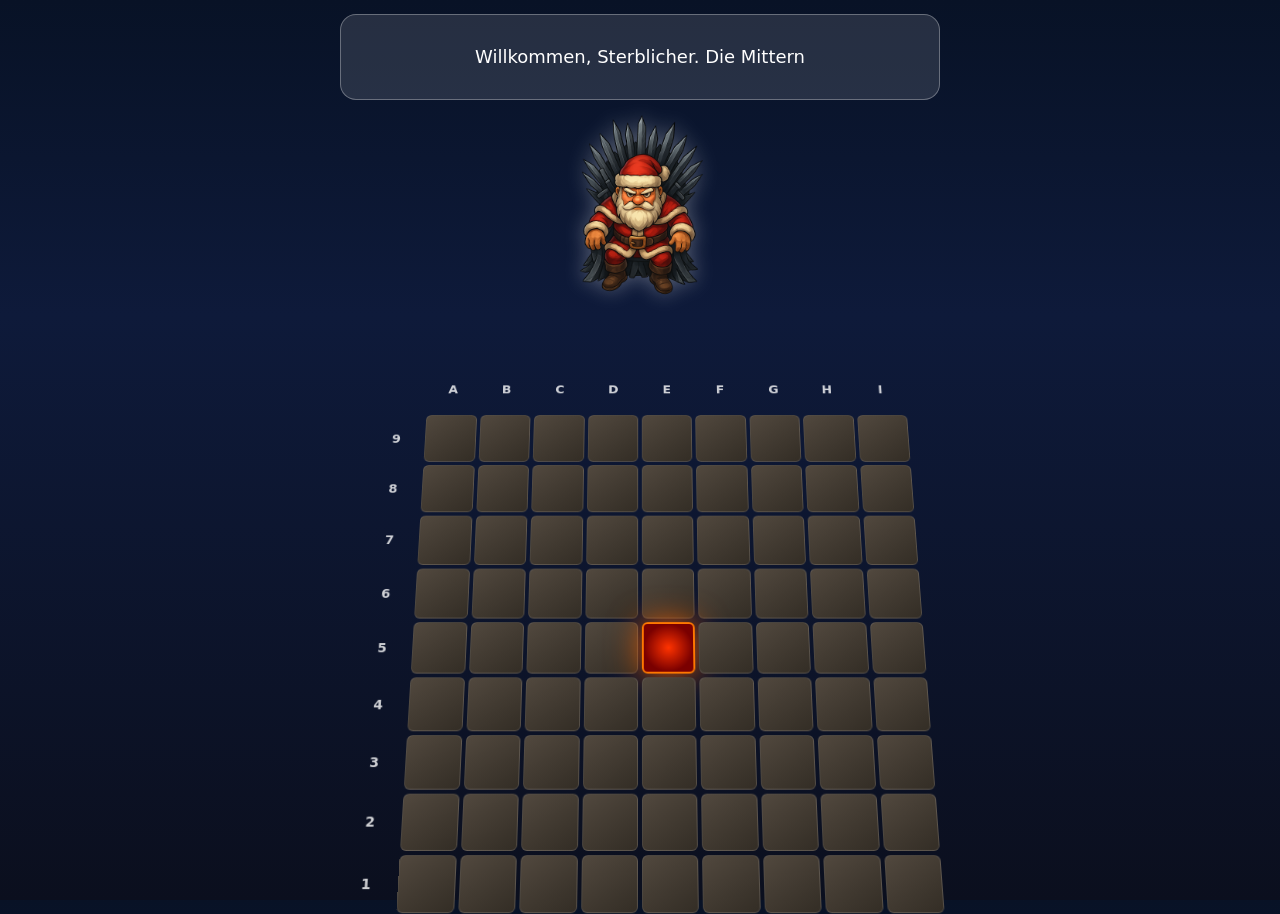
==== commit d7b1ed08: "j" ====
--- a/index.html
+++ b/index.html
@@ -3,21 +3,27 @@
 <head>
 <meta charset="UTF-8" />
 <meta name="viewport" content="width=device-width, initial-scale=1.0" />
-<title>Frost Duel – Santa Frost</title>
+<title>3D Board – Santa Frost</title>
 <style>
-:root{
-  --board-size: 9;
+:root {
+  --board-size: 10; /* +1 für Koordinatenrahmen */
   --tile-gap: 4px;
   --tilt-start: 90deg;
   --tilt-end: 18deg;
-  --anim-duration: 1200ms;
+  --anim-duration: 2000ms;
 }
 *{box-sizing:border-box;margin:0;padding:0;}
-body{
-  height:100dvh; display:flex; flex-direction:column; align-items:center;
-  background:linear-gradient(to bottom,#081226 0%,#0e1a3a 35%,#0b0f1e 100%);
-  color:#fff; font-family:system-ui,-apple-system,Segoe UI,Roboto,Helvetica,Arial,sans-serif;
-  overflow:hidden; perspective:1200px; padding:1dvh 0;
+body {
+  height: 100dvh;
+  display: flex;
+  flex-direction: column;
+  align-items: center;
+  background: linear-gradient(to bottom,#081226 0%,#0e1a3a 35%,#0b0f1e 100%);
+  color: #fff;
+  font-family: system-ui,-apple-system,Segoe UI,Roboto,Helvetica,Arial,sans-serif;
+  overflow: hidden;
+  perspective: 1200px;
+  padding: 1dvh 0;
 }
 
 /* ❄️ Schneefall */
@@ -25,435 +31,260 @@
 .snowflake{position:absolute;top:-10px;background:white;border-radius:50%;opacity:.8;animation:fall linear forwards;}
 @keyframes fall{0%{transform:translateY(0);opacity:1;}100%{transform:translateY(35vh);opacity:0;}}
 
-/* === UI === */
-.santaWrap{display:flex;flex-direction:column;align-items:center;gap:1dvh;z-index:2;margin:0.5dvh 0;}
+/* === Santa & UI === */
+.santaWrap {
+  display: flex; flex-direction: column; align-items: center;
+  gap: 1dvh; z-index: 2; margin-top: 0.5dvh; margin-bottom: 0.5dvh;
+}
 .speechBubble{
-  background:rgba(255,255,255,0.12); border:1.5px solid rgba(255,255,255,0.3);
-  border-radius:16px; padding:1dvh 2dvw; font-size:clamp(12px,2.3vw,18px);
-  line-height:1.4; width:min(85vw,680px); height:4.8em; text-align:center;
-  text-shadow:0 0 6px rgba(255,255,255,0.3); overflow:hidden; opacity:0; transition:opacity .8s ease;
-  display:flex;align-items:center;justify-content:center; box-shadow:0 0 8px rgba(255,255,255,0.1);
+  background:rgba(255,255,255,0.12);
+  border:1.5px solid rgba(255,255,255,0.3);
+  border-radius:16px;
+  padding:1dvh 2dvw;
+  font-size:clamp(12px,2.3vw,18px);
+  line-height:1.4;
+  width:min(85vw,600px);
+  height:4.8em;
+  text-align:center;
+  overflow:hidden;
+  opacity:0;
+  transition:opacity .8s ease;
+  display:flex;align-items:center;justify-content:center;
 }
 .santaSection{display:flex;align-items:center;justify-content:center;gap:4dvw;}
-.santaSection img{width:clamp(100px,22vmin,200px);height:auto;filter:drop-shadow(0 0 10px rgba(255,255,255,0.3));}
-
-/* Board */
-.board3d{
-  width:96vw; max-width:620px; aspect-ratio:1/1; perspective:1200px;
-  display:flex; align-items:center; justify-content:center; margin:0 auto; position:relative;
-  max-height:60vh;
-}
-@media (max-height:850px){.board3d{max-height:52vh;}}
-@media (max-height:700px){.board3d{max-height:48vh;}}
-@media (max-height:600px){.board3d{max-height:46vh;}}
-
-#board{
-  display:grid; grid-template-columns:repeat(var(--board-size),1fr);
-  grid-template-rows:repeat(var(--board-size),1fr); gap:var(--tile-gap);
-  width:100%; height:100%; border-radius:10px;
-  transform-origin:center bottom; transform:rotateX(var(--tilt-start));
-  animation:tiltIn var(--anim-duration) ease-out forwards; box-shadow:0 20px 50px rgba(0,0,0,0.5);
+.santaSection img{width:clamp(100px,22vmin,200px);filter:drop-shadow(0 0 10px rgba(255,255,255,0.3));}
+.santaPiece{
+  width:100%;height:100%;
+  display:flex;align-items:center;justify-content:center;
+  font-size:2rem;color:#fff;
+  cursor:grab;transform-style:preserve-3d;
+  user-select:none;opacity:0;transform:scale(0.7) rotateX(var(--tilt-end));
+  transition:opacity 1s ease,transform .3s ease;
+}
+.santaPiece.show{opacity:1;transform:scale(1) rotateX(var(--tilt-end));}
+.santaPiece.king{background:linear-gradient(145deg,#ffbf00,#cc9a00);border-radius:8px;}
+.santaPiece.guard{background:linear-gradient(145deg,#5bc0de,#337ab7);border-radius:8px;}
+.santaPiece.enemy{filter:brightness(0.8);}
+
+/* BOARD */
+.board3d {
+  width:96vw;max-width:600px;aspect-ratio:1/1;
+  display:flex;align-items:center;justify-content:center;
+  perspective:1200px;margin:0 auto;max-height:60vh;
+}
+#board {
+  display:grid;
+  grid-template-columns:repeat(var(--board-size),1fr);
+  grid-template-rows:repeat(var(--board-size),1fr);
+  gap:var(--tile-gap);
+  width:100%;height:100%;
+  transform-style:preserve-3d;
+  transform-origin:center bottom;
+  transform:rotateX(var(--tilt-start));
+  animation:tiltIn var(--anim-duration)ease-out forwards;
 }
 @keyframes tiltIn{from{transform:rotateX(var(--tilt-start));}to{transform:rotateX(var(--tilt-end));}}
 
-/* Tiles */
+/* TILE */
 .tile{
-  position:relative; aspect-ratio:1/1; border-radius:6px; transform-style:preserve-3d;
-  display:flex; align-items:center; justify-content:center; cursor:pointer;
-  background:linear-gradient(145deg,#51483e,#332d25); border:1px solid rgba(255,255,255,0.1);
-  box-shadow:inset 0 2px 4px rgba(0,0,0,0.4); transition: background .25s, box-shadow .25s;
+  position:relative;
+  background:linear-gradient(145deg,#51483e,#332d25);
+  border:1px solid rgba(255,255,255,0.1);
+  border-radius:6px;
+  display:flex;align-items:center;justify-content:center;
+  cursor:pointer;
+  transition:background .3s ease, box-shadow .3s ease;
+  aspect-ratio:1/1;
+  transform-style:preserve-3d;
 }
 .tile.center{
   background:radial-gradient(circle at center,#ff3300 0%,#7a0000 70%);
   border:2px solid rgba(255,120,0,1);
-  box-shadow:0 0 35px rgba(255,100,0,0.9), 0 0 80px rgba(255,60,0,0.7), inset 0 0 50px rgba(255,200,100,0.5);
-  cursor:default;
-}
-.tile.highlight{box-shadow:0 0 15px 6px rgba(0,80,255,0.55), inset 0 0 0 2px rgba(0,120,255,0.5);}
-.tile.move{outline:3px solid rgba(0,200,255,0.8);}
-.tile.block-ghost{outline:3px dashed rgba(255,255,255,0.6);}
-
-/* Pieces & Blocks */
-.piece{
-  position:absolute; inset:0; display:flex; align-items:center; justify-content:center;
-  transform:rotateX(var(--tilt-end)); border-radius:10px; font-size:clamp(18px,5.2vmin,32px);
-  user-select:none;
-}
-.king-player{background:linear-gradient(145deg,#ffbf00,#cc9a00); color:#fff;}
-.king-ai{background:linear-gradient(145deg,#5bc0de,#337ab7); color:#fff;}
-.block{background:linear-gradient(145deg,#a6b9c7,#6f8796); opacity:.95;}
-
-/* Coord overlay (am Rand außerhalb via absolute) – optional super dezent */
-.coords{
-  position:absolute; inset:0; pointer-events:none; transform:rotateX(var(--tilt-end)); z-index:5;
-}
-.coords .col, .coords .row{
-  position:absolute; color:rgba(255,255,255,0.85); font-size:clamp(8px,1.6vmin,12px); text-shadow:0 0 4px rgba(0,0,0,0.6);
-}
-.coords .col{ bottom:-1.6em; width:calc(100%/var(--board-size)); text-align:center; }
-.coords .row{ left:-1.6em; height:calc(100%/var(--board-size)); display:flex; align-items:center; justify-content:center; }
-
-.hud{
-  margin-top:.6rem; display:flex; gap:.6rem; align-items:center; justify-content:center; opacity:.9;
-  font-size:clamp(12px,2.2vw,16px);
-}
-.hud .btn{
-  background:rgba(255,255,255,0.15); border:1px solid rgba(255,255,255,0.3); padding:.45rem .8rem; border-radius:10px; cursor:pointer;
-}
-.hud .btn:active{transform:scale(0.98);}
+  box-shadow:0 0 35px rgba(255,100,0,0.9);
+}
+.tile.highlight{box-shadow:0 0 15px 6px rgba(0,80,255,0.6);background:linear-gradient(145deg,#3a4a6b,#1a2338);}
+.tile.coord{
+  background:transparent !important;
+  border:none !important;
+  cursor:default !important;
+  pointer-events:none;
+  color:#fff;opacity:0.8;
+  font-weight:bold;
+  font-size:clamp(8px,1.8vmin,14px);
+}
+
+/* mobile optimierung */
+@media (max-height:700px){.board3d{max-height:48vh;}}
 </style>
 </head>
 <body>
-  <div class="snow-container" id="snow"></div>
-
-  <div class="santaWrap">
-    <p class="speechBubble" id="speechBubble">Willkommen, Sterblicher. Die Mitternacht ist still, und der Schnee tanzt … 🎅</p>
-    <div class="santaSection">
-      <img id="santaImg" src="assets/opponent/santa1.png" alt="Santa Gegner" />
-    </div>
-    <div class="hud">
-      <button class="btn" id="restartBtn">Neu starten</button>
-      <span id="turnInfo">Du bist am Zug.</span>
-    </div>
+<div class="snow-container" id="snow"></div>
+
+<div class="santaWrap">
+  <p class="speechBubble" id="speechBubble">Willkommen, Sterblicher. Die Mitternacht ist still, und der Schnee tanzt … 🎅</p>
+  <div class="santaSection">
+    <div class="santaPiece king" draggable="true" id="king">👑</div>
+    <img id="santaImg" src="assets/opponent/santa1.png" alt="Santa Gegner" />
+    <div class="santaPiece guard" draggable="true" id="guard">🛡️</div>
   </div>
-
-  <div class="board3d">
-    <div id="board"></div>
-    <div class="coords" id="coords"></div>
-  </div>
+</div>
+
+<div class="board3d"><div id="board"></div></div>
 
 <script>
-/* ===== Utils & Setup ===== */
-function typeWriter(el,text,speed=22){
-  const t = text.length>300? text.slice(0,290)+'…' : text;
-  el.textContent=''; el.style.opacity='1'; let i=0;
-  (function tick(){ if(i<t.length){ el.textContent+=t[i++]; setTimeout(tick, speed);} })();
-}
-function speak(t){ typeWriter(document.getElementById('speechBubble'), t, 18); }
-function createSnowflakes(c,n=40){
-  for(let i=0;i<n;i++){
-    const f=document.createElement('div'); f.classList.add('snowflake');
-    const s=Math.random()*4+2; f.style.width=`${s}px`; f.style.height=`${s}px`;
-    f.style.left=`${Math.random()*100}%`; f.style.animationDuration=`${5+Math.random()*5}s`; f.style.animationDelay=`${Math.random()*5}s`;
-    c.appendChild(f); f.addEventListener('animationend',()=>{ c.removeChild(f); createSnowflakes(c,1);});
-  }
-}
-
-/* ===== Board & Game ===== */
-const SIZE = 9;
-const CENTER = Math.floor((SIZE+1)/2);
-
-const STATE = {
-  turn: 'player', // 'player' | 'ai' | 'gameover'
-  player: { x: CENTER, y: SIZE },   // Start unten Mitte
-  ai:     { x: CENTER, y: 1 },      // Start oben Mitte
-  blocks: new Set(),                // "x,y" strings
-};
-
-const boardEl = document.getElementById('board');
-const coordsEl = document.getElementById('coords');
-const turnInfo = document.getElementById('turnInfo');
-
-function key(x,y){ return `${x},${y}`; }
-function inBounds(x,y){ return x>=1 && x<=SIZE && y>=1 && y<=SIZE; }
-function isFree(x,y){
-  if (!inBounds(x,y)) return false;
-  if (x===CENTER && y===CENTER) return false; // optional: zentrales Feld gesperrt
-  if (STATE.player.x===x && STATE.player.y===y) return false;
-  if (STATE.ai.x===x && STATE.ai.y===y) return false;
-  if (STATE.blocks.has(key(x,y))) return false;
-  return true;
-}
-function adjacent(a,b){ return Math.max(Math.abs(a.x-b.x), Math.abs(a.y-b.y))===1; }
-
-/* Tiles erzeugen */
-function buildBoard(){
-  boardEl.style.setProperty('--board-size', String(SIZE));
-  boardEl.innerHTML='';
-  for (let y=1;y<=SIZE;y++){
-    for (let x=1;x<=SIZE;x++){
-      const t=document.createElement('div');
-      t.className='tile';
-      t.dataset.x=x; t.dataset.y=y;
-      if (x===CENTER && y===CENTER){ t.classList.add('center'); t.style.cursor='default'; }
-      boardEl.appendChild(t);
-    }
-  }
-  // Koordinaten außen
-  coordsEl.innerHTML='';
-  for (let x=1;x<=SIZE;x++){
-    const c=document.createElement('div');
-    c.className='col';
-    c.style.left=`calc(${(x-0.5)*(100/SIZE)}%)`;
-    c.textContent=String.fromCharCode(64+x);
-    coordsEl.appendChild(c);
-  }
-  for (let y=1;y<=SIZE;y++){
-    const r=document.createElement('div');
-    r.className='row';
-    r.style.top=`calc(${(y-0.5)*(100/SIZE)}%)`;
-    r.textContent=String(SIZE-(y-1));
-    coordsEl.appendChild(r);
-  }
-}
-
-/* Pieces rendern */
-function clearPieces(){
-  document.querySelectorAll('.piece').forEach(p=>p.remove());
-}
-function placePiece(x,y,cls,emoji){
-  const tile = getTileEl(x,y); if(!tile) return;
-  const p = document.createElement('div');
-  p.className = `piece ${cls}`;
-  p.textContent = emoji;
-  tile.appendChild(p);
-}
-function renderBlocks(){
-  document.querySelectorAll('.block').forEach(b=>b.remove());
-  STATE.blocks.forEach(k=>{
-    const [x,y]=k.split(',').map(Number);
-    const tile=getTileEl(x,y);
-    if(tile){
-      const b=document.createElement('div');
-      b.className='piece block';
-      tile.appendChild(b);
-    }
+class Tile {
+  constructor(x,y,isCenter=false,isCoord=false,label=""){
+    this.x=x;this.y=y;this.isCenter=isCenter;this.isCoord=isCoord;
+    this.el=document.createElement("div");
+    this.el.className="tile";
+    if(isCenter)this.el.classList.add("center");
+    if(isCoord){
+      this.el.classList.add("coord");
+      this.el.textContent=label;
+    }
+  }
+}
+class Board{
+  constructor(size=9){
+    this.size=size;
+    this.full=size+1;
+    this.center=Math.floor(size/2);
+    this.el=document.getElementById("board");
+    this.el.style.setProperty("--board-size",String(this.full));
+    this.tiles=[];
+    for(let y=0;y<this.full;y++){
+      for(let x=0;x<this.full;x++){
+        let t;
+        if(x===0 && y===0){t=new Tile(x,y,false,true,"");}
+        else if(y===0 && x>0){t=new Tile(x,y,false,true,String.fromCharCode(64+x));}
+        else if(x===0 && y>0){t=new Tile(x,y,false,true,String(this.size-(y-1))); }
+        else{
+          t=new Tile(x,y,x-1===this.center&&y-1===this.center,false);
+        }
+        this.el.appendChild(t.el);
+        this.tiles.push(t);
+      }
+    }
+  }
+  getTile(x,y){return this.tiles.find(t=>t.x===x&&t.y===y);}
+  neighborCoords(x,y){
+    const n=[];
+    for(let dy=-1;dy<=1;dy++){
+      for(let dx=-1;dx<=1;dx++){
+        if(dx===0&&dy===0)continue;
+        const tx=x+dx,ty=y+dy;
+        if(tx>0&&tx<=this.size&&ty>0&&ty<=this.size)n.push([tx,ty]);
+      }
+    }
+    return n;
+  }
+  hasNeighborPiece(x,y){
+    return this.neighborCoords(x,y).some(([nx,ny])=>{
+      const tile=this.getTile(nx,ny);
+      return tile.el.querySelector(".santaPiece");
+    });
+  }
+}
+function typeWriter(el,text,speed=25){el.textContent="";el.style.opacity="1";let i=0;(function t(){if(i<text.length){el.textContent+=text[i++];setTimeout(t,speed);}})();}
+function speakSanta(t){typeWriter(document.getElementById("speechBubble"),t,20);}
+function createSnowflakes(c,n=40){for(let i=0;i<n;i++){const f=document.createElement("div");f.classList.add("snowflake");const s=Math.random()*4+2;f.style.width=`${s}px`;f.style.height=`${s}px`;f.style.left=`${Math.random()*100}%`;f.style.animationDuration=`${5+Math.random()*5}s`;f.style.animationDelay=`${Math.random()*5}s`;c.appendChild(f);f.addEventListener("animationend",()=>{c.removeChild(f);createSnowflakes(c,1);});}}
+function enableDragAndTouch(piece,board){
+  let currentTile=null;
+  function place(tile){
+    if(!tile||tile.classList.contains("center")||tile.classList.contains("coord")){
+      speakSanta("Dieses Feld ist ungültig! 🔥");return;
+    }
+    const x=parseInt(tile.dataset.x),y=parseInt(tile.dataset.y);
+    if(piece.id==="guard" && y!==board.size){
+      speakSanta("Der Guard darf nur in deiner ersten Reihe platziert werden! ❄️");return;
+    }
+    if(piece.id==="king" && board.hasNeighborPiece(x,y)){
+      speakSanta("Der König braucht Raum – keine Nachbarn erlaubt! 👑");return;
+    }
+    if(tile.querySelector(".santaPiece")){
+      speakSanta("Dieses Feld ist besetzt! ⚠️");return;
+    }
+    tile.appendChild(piece);
+    piece.style.position="absolute";
+    piece.style.inset="0";
+    piece.style.transform="rotateX(var(--tilt-end)) scale(1)";
+    piece.style.borderRadius="8px";
+    piece.dataset.x=x;piece.dataset.y=y;
+    speakSanta("Gut gemacht!");
+    piece.placed=true;
+    checkBothPlaced();
+  }
+  // desktop
+  piece.addEventListener("dragstart",e=>{e.dataTransfer.setData("piece",piece.id);piece.style.opacity="0.6";});
+  piece.addEventListener("dragend",()=>piece.style.opacity="1");
+  document.querySelectorAll(".tile").forEach(t=>{
+    t.dataset.x=t.x;t.dataset.y=t.y;
+    t.addEventListener("dragover",e=>e.preventDefault());
+    t.addEventListener("drop",e=>{
+      const pid=e.dataTransfer.getData("piece");
+      if(pid===piece.id)place(t);
+    });
   });
-}
-function renderAll(){
-  clearPieces();
-  placePiece(STATE.player.x, STATE.player.y, 'king-player', '👑');
-  placePiece(STATE.ai.x, STATE.ai.y, 'king-ai', '👑');
-  renderBlocks();
-}
-
-/* Helpers */
-function getTileEl(x,y){ return boardEl.querySelector(`.tile[data-x="${x}"][data-y="${y}"]`); }
-function forEachTile(cb){
-  boardEl.querySelectorAll('.tile').forEach(t=>{
-    const x=+t.dataset.x, y=+t.dataset.y; cb(t,x,y);
+  // touch
+  piece.addEventListener("touchstart",e=>{piece.classList.add("dragging");e.preventDefault();});
+  piece.addEventListener("touchmove",e=>{
+    const touch=e.touches[0];
+    const el=document.elementFromPoint(touch.clientX,touch.clientY);
+    if(el&&el.classList.contains("tile")){
+      if(currentTile&&currentTile!==el)currentTile.classList.remove("highlight");
+      currentTile=el;el.classList.add("highlight");
+    }
   });
-}
-function clearHighlights(){
-  forEachTile(t=>t.classList.remove('highlight','move','block-ghost'));
-}
-
-/* Legal Moves: König 1 Feld, kein Adjacent zum Gegner nach dem Zug */
-function legalKingMoves(side){
-  const me = STATE[side];
-  const them = STATE[side==='player'?'ai':'player'];
-  const moves=[];
-  for(let dy=-1;dy<=1;dy++){
-    for(let dx=-1;dx<=1;dx++){
-      if(dx===0 && dy===0) continue;
-      const nx=me.x+dx, ny=me.y+dy;
-      if(!isFree(nx,ny)) continue;
-      // nach Zug nicht neben Gegner stehen
-      const hypot={x:nx,y:ny};
-      if(adjacent(hypot, them)) continue;
-      moves.push({x:nx,y:ny});
-    }
-  }
-  return moves;
-}
-
-/* Win Checks */
-function hasAnyMove(side){ return legalKingMoves(side).length>0; }
-function reachedBackRow(side){
-  if(side==='player') return STATE.player.y===1;   // oben erreicht
-  else return STATE.ai.y===SIZE;                   // unten erreicht
-}
-function checkVictory(){
-  if(reachedBackRow('player')) return 'player';
-  if(reachedBackRow('ai')) return 'ai';
-  if(!hasAnyMove('player')) return 'ai';
-  if(!hasAnyMove('ai')) return 'player';
-  return null;
-}
-
-/* Turn Flow */
-let phase = 'select-move'; // 'select-move' -> 'place-block'
-let pendingMove = null;
-
-function startPlayerTurn(){
-  STATE.turn='player'; phase='select-move'; pendingMove=null;
-  const moves=legalKingMoves('player');
-  clearHighlights();
-  moves.forEach(m=> getTileEl(m.x,m.y)?.classList.add('move'));
-  speak("Dein Zug: Ziehe den König 1 Feld. Danach setzt du einen Eisblock an beliebiger freier Stelle.");
-  turnInfo.textContent="Du bist am Zug.";
-}
-function finishPlayerMove(){
-  // highlight: alle freien Felder für Block (sanfter Hinweis)
-  clearHighlights();
-  forEachTile((t,x,y)=>{ if(isFree(x,y)) t.classList.add('block-ghost'); });
-  speak("Wähle nun ein Feld für deinen Eisblock.");
-  phase='place-block';
-}
-
-/* Player interactions (Touch + Mouse identisch via Click) */
-boardEl.addEventListener('click', onBoardClick);
-boardEl.addEventListener('touchend', (e)=>{
-  // Normaler Tap soll wie Click funktionieren
-  const touched = document.elementFromPoint(
-    e.changedTouches[0].clientX, e.changedTouches[0].clientY
-  );
-  const tile = touched?.closest?.('.tile');
-  if(tile){ tile.click(); }
-}, {passive:true});
-
-function onBoardClick(e){
-  if(STATE.turn!=='player' || STATE.turn==='gameover') return;
-  const tile = e.target.closest('.tile'); if(!tile) return;
-  const x=+tile.dataset.x, y=+tile.dataset.y;
-
-  if(phase==='select-move'){
-    const moves = legalKingMoves('player');
-    const ok = moves.some(m=>m.x===x && m.y===y);
-    if(!ok){ speak("Ungültiges Zielfeld."); return; }
-    // ausführen
-    STATE.player.x=x; STATE.player.y=y;
-    renderAll();
-    const win=checkVictory();
-    if(win){ endGame(win); return; }
-    finishPlayerMove();
-  } else if (phase==='place-block'){
-    if(!isFree(x,y)){ speak("Hier kannst du keinen Block setzen."); return; }
-    STATE.blocks.add(key(x,y));
-    renderAll();
-    const win=checkVictory();
-    if(win){ endGame(win); return; }
-    // Computer ist dran
-    startAiTurn();
-  }
-}
-
-/* AI */
-function startAiTurn(){
-  STATE.turn='ai'; phase='ai';
-  clearHighlights();
-  turnInfo.textContent="Santa Frost überlegt…";
-  speak("Santa Frost ist am Zug … ❄️");
-
-  // kleiner Delay für Lesbarkeit
-  setTimeout(()=>{
-    const move = chooseAiMove();
-    if(move){
-      STATE.ai.x = move.x; STATE.ai.y = move.y;
-    }
-    renderAll();
-    let win=checkVictory();
-    if(win){ endGame(win); return; }
-
-    const block = chooseAiBlock();
-    if(block){
-      STATE.blocks.add(key(block.x, block.y));
-    }
-    renderAll();
-    win=checkVictory();
-    if(win){ endGame(win); return; }
-
-    startPlayerTurn();
-  }, 450);
-}
-
-/* AI Heuristiken */
-function chooseAiMove(){
-  const moves = legalKingMoves('ai');
-  if(moves.length===0) return null;
-
-  // Heuristik:
-  // 1) Bevorzuge Moves, die nach unten gehen (y größer) – Ziel: Grundreihe des Spielers
-  // 2) Meide Nähe zum Spieler (nicht zu dicht)
-  // 3) Weniger umliegende freie Felder dem Spieler lassen
-  const px=STATE.player.x, py=STATE.player.y;
-
-  function score(m){
-    let s = 0;
-    // nach unten bevorzugen
-    s += m.y * 2;
-    // Distanz zum Spieler (etwas Abstand ist gut)
-    const d = Math.max(Math.abs(m.x-px), Math.abs(m.y-py));
-    s += d;
-    // Wenn das Feld viele freie Nachbarn für den AI-König hat, ist das auch gut
-    let freeN=0;
-    for (let dy=-1; dy<=1; dy++){
-      for (let dx=-1; dx<=1; dx++){
-        if(dx===0 && dy===0) continue;
-        const nx=m.x+dx, ny=m.y+dy;
-        if(isFree(nx,ny)) freeN++;
+  piece.addEventListener("touchend",()=>{
+    if(currentTile){currentTile.classList.remove("highlight");place(currentTile);currentTile=null;}
+    piece.classList.remove("dragging");
+  });
+}
+function computerTurn(board){
+  const enemyKing=document.createElement("div");
+  enemyKing.className="santaPiece king enemy";enemyKing.textContent="👑";
+  const enemyGuard=document.createElement("div");
+  enemyGuard.className="santaPiece guard enemy";enemyGuard.textContent="🛡️";
+  // platzieren: guard in oberster reihe, king zufällig aber keine nachbarn
+  const guardTile=board.getTile(1+Math.floor(Math.random()*board.size),1);
+  guardTile.el.appendChild(enemyGuard);
+  enemyGuard.style.position="absolute";enemyGuard.style.inset="0";enemyGuard.style.transform="rotateX(var(--tilt-end))";
+  let placed=false;
+  while(!placed){
+    const x=1+Math.floor(Math.random()*board.size);
+    const y=2; // zweite Reihe
+    if(!board.hasNeighborPiece(x,y)){
+      const tile=board.getTile(x,y);
+      if(tile&&!tile.el.querySelector(".santaPiece")){
+        tile.el.appendChild(enemyKing);
+        enemyKing.style.position="absolute";enemyKing.style.inset="0";enemyKing.style.transform="rotateX(var(--tilt-end))";
+        placed=true;
       }
     }
-    s += freeN*0.3;
-    return s;
-  }
-  moves.sort((a,b)=> score(b)-score(a));
-  return moves[0];
-}
-
-function chooseAiBlock(){
-  // Priorität: ein Feld um den Spieler herum blockieren, sonst irgendein freies Feld oben
-  const px=STATE.player.x, py=STATE.player.y;
-  const candidates=[];
-  for(let dy=-1; dy<=1; dy++){
-    for(let dx=-1; dx<=1; dx++){
-      if(dx===0 && dy===0) continue;
-      const nx=px+dx, ny=py+dy;
-      if(isFree(nx,ny)) candidates.push({x:nx,y:ny,score:10});
-    }
-  }
-  if(candidates.length>0){
-    return candidates[Math.floor(Math.random()*candidates.length)];
-  }
-  // fallback: freie Felder bevorzugt in oberen Reihen
-  const fall=[];
-  for(let y=1;y<=SIZE;y++){
-    for(let x=1;x<=SIZE;x++){
-      if(isFree(x,y)) fall.push({x,y,score: (SIZE-y)});
-    }
-  }
-  if(fall.length===0) return null;
-  fall.sort((a,b)=>b.score-a.score);
-  return fall[0];
-}
-
-/* Game End */
-function endGame(winner){
-  STATE.turn='gameover';
-  clearHighlights();
-  if(winner==='player'){
-    turnInfo.textContent="Du gewinnst! 🏆";
-    speak("Glückwunsch! Du hast Santa Frost überlistet. 🎉");
-  }else{
-    turnInfo.textContent="Santa Frost gewinnt. ❄️";
-    speak("Die Kälte siegt … Santa Frost war heute stärker. ❄️");
-  }
-}
-
-/* Restart */
-function restart(){
-  STATE.turn='player';
-  STATE.player={x:CENTER,y:SIZE};
-  STATE.ai={x:CENTER,y:1};
-  STATE.blocks.clear();
-  buildBoard();
-  renderAll();
-  clearHighlights();
-  startPlayerTurn();
-}
-
-document.getElementById('restartBtn').addEventListener('click', restart);
-
-/* ===== Init ===== */
-document.addEventListener('DOMContentLoaded', ()=>{
-  document.getElementById('board').addEventListener('animationend', ()=>{
-    speak("Willkommen zu Frost Duel! Ziehe deinen König (1 Feld) und setze danach einen Eisblock. Erreiche die obere Reihe oder blockiere Santa Frost.");
-  }, {once:true});
-
-  createSnowflakes(document.getElementById('snow'));
-  buildBoard();
-  renderAll();
-  startPlayerTurn();
+  }
+  speakSanta("Santa Frost hat seine Figuren platziert! 🎅");
+}
+function checkBothPlaced(){
+  const k=document.getElementById("king"),g=document.getElementById("guard");
+  if(k.placed&&g.placed) setTimeout(()=>computerTurn(window.gameBoard),1500);
+}
+document.addEventListener("DOMContentLoaded",()=>{
+  const b=document.getElementById("speechBubble");
+  const king=document.getElementById("king"),guard=document.getElementById("guard");
+  window.gameBoard=new Board(9);
+  const t1="Willkommen, Sterblicher. Die Mitternacht ist still, und der Schnee tanzt … 🎅";
+  const t2="Platziere den König und den Guard auf dem Spielfeld. Der König darf überall stehen (aber nicht neben anderen!), der Guard nur in deiner ersten Reihe. 👑🛡️";
+  b.textContent="";
+  document.getElementById("board").addEventListener("animationend",()=>{
+    typeWriter(b,t1,30);
+    setTimeout(()=>{
+      king.classList.add("show");guard.classList.add("show");
+      setTimeout(()=>typeWriter(b,t2,25),1800);
+    },6000);
+  },{once:true});
+  createSnowflakes(document.getElementById("snow"));
+  enableDragAndTouch(king,window.gameBoard);
+  enableDragAndTouch(guard,window.gameBoard);
 });
 </script>
 </body>
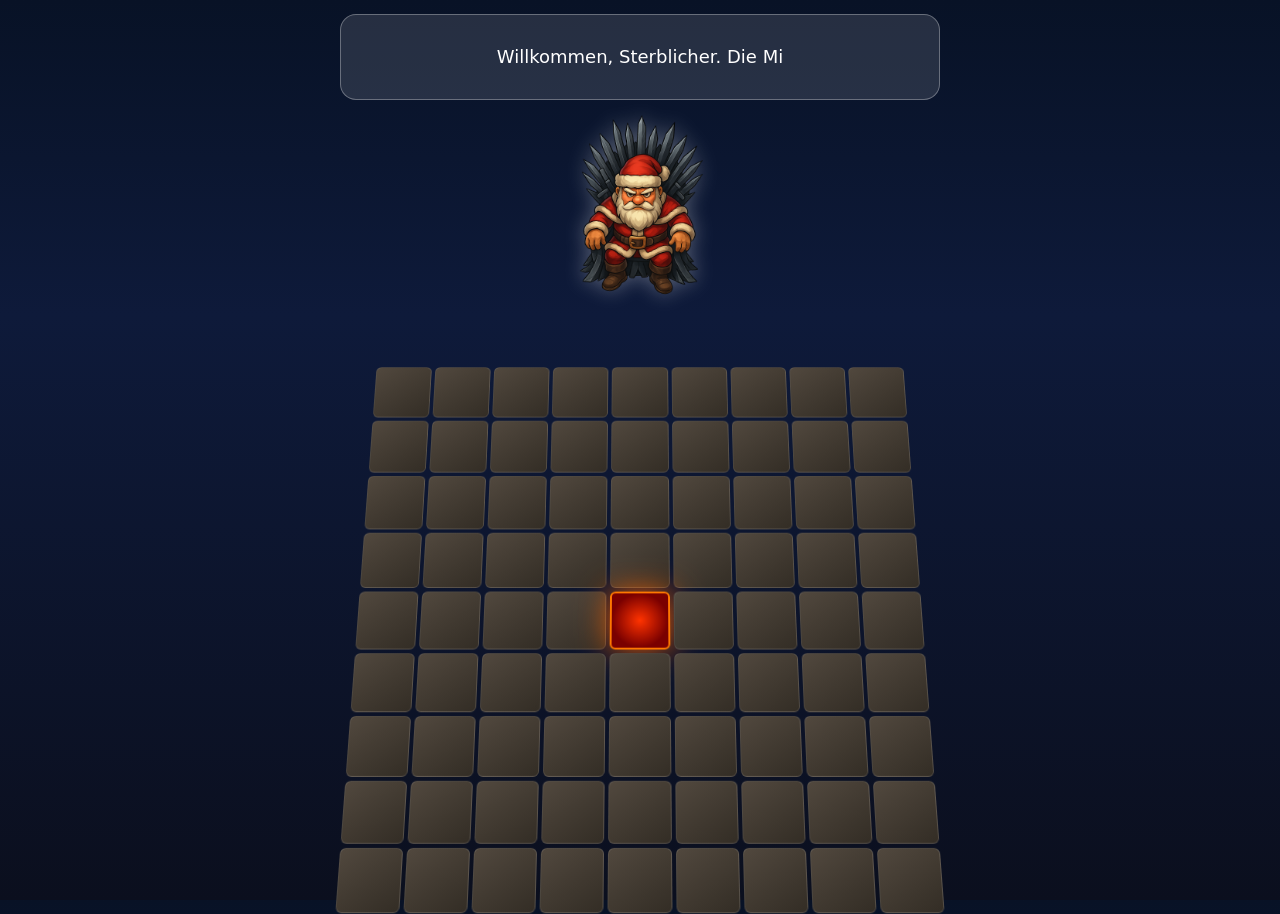
==== commit 1f16f488: "dfdf" ====
--- a/index.html
+++ b/index.html
@@ -6,114 +6,98 @@
 <title>3D Board – Santa Frost</title>
 <style>
 :root {
-  --board-size: 10; /* +1 für Koordinatenrahmen */
+  --board-size: 9;            /* echtes 9x9-Brett */
   --tile-gap: 4px;
   --tilt-start: 90deg;
   --tilt-end: 18deg;
   --anim-duration: 2000ms;
 }
 *{box-sizing:border-box;margin:0;padding:0;}
-body {
-  height: 100dvh;
-  display: flex;
-  flex-direction: column;
-  align-items: center;
-  background: linear-gradient(to bottom,#081226 0%,#0e1a3a 35%,#0b0f1e 100%);
-  color: #fff;
-  font-family: system-ui,-apple-system,Segoe UI,Roboto,Helvetica,Arial,sans-serif;
-  overflow: hidden;
-  perspective: 1200px;
-  padding: 1dvh 0;
-}
-
-/* ❄️ Schneefall */
+body{
+  height:100dvh;display:flex;flex-direction:column;align-items:center;
+  background:linear-gradient(to bottom,#081226 0%,#0e1a3a 35%,#0b0f1e 100%);
+  color:#fff;font-family:system-ui,-apple-system,Segoe UI,Roboto,Helvetica,Arial,sans-serif;
+  overflow:hidden;perspective:1200px;padding:1dvh 0;
+}
+
+/* ❄️ Schnee */
 .snow-container{position:fixed;top:0;left:0;right:0;height:35vh;overflow:hidden;pointer-events:none;z-index:0;}
 .snowflake{position:absolute;top:-10px;background:white;border-radius:50%;opacity:.8;animation:fall linear forwards;}
 @keyframes fall{0%{transform:translateY(0);opacity:1;}100%{transform:translateY(35vh);opacity:0;}}
 
 /* === Santa & UI === */
-.santaWrap {
-  display: flex; flex-direction: column; align-items: center;
-  gap: 1dvh; z-index: 2; margin-top: 0.5dvh; margin-bottom: 0.5dvh;
-}
+.santaWrap{display:flex;flex-direction:column;align-items:center;gap:1dvh;z-index:2;margin:.5dvh 0;}
 .speechBubble{
-  background:rgba(255,255,255,0.12);
-  border:1.5px solid rgba(255,255,255,0.3);
-  border-radius:16px;
-  padding:1dvh 2dvw;
-  font-size:clamp(12px,2.3vw,18px);
-  line-height:1.4;
-  width:min(85vw,600px);
-  height:4.8em;
-  text-align:center;
-  overflow:hidden;
-  opacity:0;
-  transition:opacity .8s ease;
+  background:rgba(255,255,255,.12);border:1.5px solid rgba(255,255,255,.3);
+  border-radius:16px;padding:1dvh 2dvw;font-size:clamp(12px,2.3vw,18px);line-height:1.4;
+  width:min(85vw,600px);height:4.8em;text-align:center;overflow:hidden;opacity:0;
+  transition:opacity .8s ease;display:flex;align-items:center;justify-content:center;
+}
+
+/* Feste, dreispaltige Anordnung: Slot – Santa – Slot (verhindert Verrutschen) */
+.santaSection{
+  display:grid;grid-template-columns:65px minmax(140px,1fr) 65px;align-items:center;gap:4dvw;
+}
+.pieceSlot{width:65px;height:65px;position:relative;display:flex;align-items:center;justify-content:center;}
+.santaImgWrap{display:flex;align-items:center;justify-content:center;}
+.santaSection img{width:clamp(100px,22vmin,200px);filter:drop-shadow(0 0 10px rgba(255,255,255,.3));}
+.santaSection img[draggable="false"]{user-select:none;pointer-events:none;} /* absolut stabil */
+
+/* Figuren (Palette oben, in Slots) */
+.santaPiece{
+  width:65px;height:65px;border-radius:8px;
   display:flex;align-items:center;justify-content:center;
-}
-.santaSection{display:flex;align-items:center;justify-content:center;gap:4dvw;}
-.santaSection img{width:clamp(100px,22vmin,200px);filter:drop-shadow(0 0 10px rgba(255,255,255,0.3));}
-.santaPiece{
-  width:100%;height:100%;
-  display:flex;align-items:center;justify-content:center;
-  font-size:2rem;color:#fff;
-  cursor:grab;transform-style:preserve-3d;
-  user-select:none;opacity:0;transform:scale(0.7) rotateX(var(--tilt-end));
-  transition:opacity 1s ease,transform .3s ease;
-}
-.santaPiece.show{opacity:1;transform:scale(1) rotateX(var(--tilt-end));}
-.santaPiece.king{background:linear-gradient(145deg,#ffbf00,#cc9a00);border-radius:8px;}
-.santaPiece.guard{background:linear-gradient(145deg,#5bc0de,#337ab7);border-radius:8px;}
-.santaPiece.enemy{filter:brightness(0.8);}
+  font-size:2rem;color:#fff;cursor:grab;user-select:none;
+  opacity:0;transform:scale(.7);transition:opacity 1s ease,transform .3s ease;
+}
+.santaPiece.show{opacity:1;transform:scale(1);}
+.santaPiece.king{background:linear-gradient(145deg,#ffbf00,#cc9a00);}
+.santaPiece.guard{background:linear-gradient(145deg,#5bc0de,#337ab7);}
+.santaPiece.enemy{filter:brightness(.85);}
+
+/* Wenn Figur auf einem Tile liegt: vollflächig, über dem Tile (sichtbar) */
+.tile > .santaPiece.onboard{
+  position:absolute;inset:0;width:100%;height:100%;aspect-ratio:1/1;
+  display:flex;align-items:center;justify-content:center;border-radius:8px;
+  transform:rotateX(var(--tilt-end)) translateZ(3px);
+  z-index:2;backface-visibility:hidden;
+}
 
 /* BOARD */
-.board3d {
+.board3d{
   width:96vw;max-width:600px;aspect-ratio:1/1;
   display:flex;align-items:center;justify-content:center;
   perspective:1200px;margin:0 auto;max-height:60vh;
 }
-#board {
-  display:grid;
-  grid-template-columns:repeat(var(--board-size),1fr);
+#board{
+  display:grid;grid-template-columns:repeat(var(--board-size),1fr);
   grid-template-rows:repeat(var(--board-size),1fr);
-  gap:var(--tile-gap);
-  width:100%;height:100%;
-  transform-style:preserve-3d;
-  transform-origin:center bottom;
-  transform:rotateX(var(--tilt-start));
-  animation:tiltIn var(--anim-duration)ease-out forwards;
+  gap:var(--tile-gap);width:100%;height:100%;
+  transform-style:preserve-3d;transform-origin:center bottom;
+  transform:rotateX(var(--tilt-start));animation:tiltIn var(--anim-duration) ease-out forwards;
 }
 @keyframes tiltIn{from{transform:rotateX(var(--tilt-start));}to{transform:rotateX(var(--tilt-end));}}
 
-/* TILE */
+/* Tiles */
 .tile{
-  position:relative;
+  position:relative;aspect-ratio:1/1;overflow:visible; /* wichtig: nichts abschneiden */
   background:linear-gradient(145deg,#51483e,#332d25);
-  border:1px solid rgba(255,255,255,0.1);
-  border-radius:6px;
-  display:flex;align-items:center;justify-content:center;
-  cursor:pointer;
-  transition:background .3s ease, box-shadow .3s ease;
-  aspect-ratio:1/1;
-  transform-style:preserve-3d;
+  border:1px solid rgba(255,255,255,.1);border-radius:6px;
+  display:flex;align-items:center;justify-content:center;cursor:pointer;
+  transition:background .3s ease,box-shadow .3s ease;
 }
 .tile.center{
   background:radial-gradient(circle at center,#ff3300 0%,#7a0000 70%);
-  border:2px solid rgba(255,120,0,1);
-  box-shadow:0 0 35px rgba(255,100,0,0.9);
-}
-.tile.highlight{box-shadow:0 0 15px 6px rgba(0,80,255,0.6);background:linear-gradient(145deg,#3a4a6b,#1a2338);}
-.tile.coord{
-  background:transparent !important;
-  border:none !important;
-  cursor:default !important;
-  pointer-events:none;
-  color:#fff;opacity:0.8;
-  font-weight:bold;
-  font-size:clamp(8px,1.8vmin,14px);
-}
-
-/* mobile optimierung */
+  border:2px solid rgba(255,120,0,1);box-shadow:0 0 35px rgba(255,100,0,.9);
+  cursor:default!important;
+}
+.tile.highlight{
+  box-shadow:0 0 15px 6px rgba(0,80,255,.6);
+  background:linear-gradient(145deg,#3a4a6b,#1a2338);
+  border:1px solid rgba(0,100,255,.6);
+}
+
+/* mobile */
 @media (max-height:700px){.board3d{max-height:48vh;}}
 </style>
 </head>
@@ -122,166 +106,201 @@
 
 <div class="santaWrap">
   <p class="speechBubble" id="speechBubble">Willkommen, Sterblicher. Die Mitternacht ist still, und der Schnee tanzt … 🎅</p>
+
   <div class="santaSection">
-    <div class="santaPiece king" draggable="true" id="king">👑</div>
-    <img id="santaImg" src="assets/opponent/santa1.png" alt="Santa Gegner" />
-    <div class="santaPiece guard" draggable="true" id="guard">🛡️</div>
+    <div class="pieceSlot">
+      <div class="santaPiece king" draggable="true" id="king">👑</div>
+    </div>
+
+    <div class="santaImgWrap">
+      <img id="santaImg" src="assets/opponent/santa1.png" alt="Santa Gegner" draggable="false" />
+    </div>
+
+    <div class="pieceSlot">
+      <div class="santaPiece guard" draggable="true" id="guard">🛡️</div>
+    </div>
   </div>
 </div>
 
 <div class="board3d"><div id="board"></div></div>
 
 <script>
-class Tile {
-  constructor(x,y,isCenter=false,isCoord=false,label=""){
-    this.x=x;this.y=y;this.isCenter=isCenter;this.isCoord=isCoord;
-    this.el=document.createElement("div");
-    this.el.className="tile";
-    if(isCenter)this.el.classList.add("center");
-    if(isCoord){
-      this.el.classList.add("coord");
-      this.el.textContent=label;
-    }
+/* ===== Tiles & Board ===== */
+class Tile{
+  constructor(x,y,isCenter=false){
+    this.x=x;this.y=y;this.el=document.createElement("div");
+    this.el.className="tile";if(isCenter)this.el.classList.add("center");
+    this.el.dataset.x=x;this.el.dataset.y=y;
   }
 }
 class Board{
   constructor(size=9){
     this.size=size;
-    this.full=size+1;
-    this.center=Math.floor(size/2);
+    const center=Math.floor(size/2)+1; // 5 bei 9x9
     this.el=document.getElementById("board");
-    this.el.style.setProperty("--board-size",String(this.full));
     this.tiles=[];
-    for(let y=0;y<this.full;y++){
-      for(let x=0;x<this.full;x++){
-        let t;
-        if(x===0 && y===0){t=new Tile(x,y,false,true,"");}
-        else if(y===0 && x>0){t=new Tile(x,y,false,true,String.fromCharCode(64+x));}
-        else if(x===0 && y>0){t=new Tile(x,y,false,true,String(this.size-(y-1))); }
-        else{
-          t=new Tile(x,y,x-1===this.center&&y-1===this.center,false);
-        }
-        this.el.appendChild(t.el);
-        this.tiles.push(t);
+    for(let y=1;y<=size;y++){
+      for(let x=1;x<=size;x++){
+        const t=new Tile(x,y,(x===center&&y===center));
+        this.el.appendChild(t.el);this.tiles.push(t);
       }
     }
   }
   getTile(x,y){return this.tiles.find(t=>t.x===x&&t.y===y);}
   neighborCoords(x,y){
-    const n=[];
-    for(let dy=-1;dy<=1;dy++){
-      for(let dx=-1;dx<=1;dx++){
-        if(dx===0&&dy===0)continue;
-        const tx=x+dx,ty=y+dy;
-        if(tx>0&&tx<=this.size&&ty>0&&ty<=this.size)n.push([tx,ty]);
-      }
-    }
-    return n;
+    const n=[];for(let dy=-1;dy<=1;dy++){for(let dx=-1;dx<=1;dx++){
+      if(dx===0&&dy===0)continue;const tx=x+dx,ty=y+dy;
+      if(tx>=1&&tx<=this.size&&ty>=1&&ty<=this.size)n.push([tx,ty]);
+    }}return n;
   }
   hasNeighborPiece(x,y){
     return this.neighborCoords(x,y).some(([nx,ny])=>{
       const tile=this.getTile(nx,ny);
-      return tile.el.querySelector(".santaPiece");
+      return tile && tile.el.querySelector(".santaPiece.onboard");
     });
   }
 }
-function typeWriter(el,text,speed=25){el.textContent="";el.style.opacity="1";let i=0;(function t(){if(i<text.length){el.textContent+=text[i++];setTimeout(t,speed);}})();}
-function speakSanta(t){typeWriter(document.getElementById("speechBubble"),t,20);}
-function createSnowflakes(c,n=40){for(let i=0;i<n;i++){const f=document.createElement("div");f.classList.add("snowflake");const s=Math.random()*4+2;f.style.width=`${s}px`;f.style.height=`${s}px`;f.style.left=`${Math.random()*100}%`;f.style.animationDuration=`${5+Math.random()*5}s`;f.style.animationDelay=`${Math.random()*5}s`;c.appendChild(f);f.addEventListener("animationend",()=>{c.removeChild(f);createSnowflakes(c,1);});}}
+
+/* ===== UI Helpers ===== */
+function typeWriter(el,text,speed=25){
+  el.textContent="";el.style.opacity="1";let i=0;
+  (function t(){ if(i<text.length){ el.textContent+=text[i++]; setTimeout(t,speed);} })();
+}
+function speakSanta(t){ typeWriter(document.getElementById("speechBubble"),t,20); }
+function createSnowflakes(c,n=40){
+  for(let i=0;i<n;i++){
+    const f=document.createElement("div");f.classList.add("snowflake");
+    const s=Math.random()*4+2;f.style.width=`${s}px`;f.style.height=`${s}px`;
+    f.style.left=`${Math.random()*100}%`;f.style.animationDuration=`${5+Math.random()*5}s`;
+    f.style.animationDelay=`${Math.random()*5}s`;c.appendChild(f);
+    f.addEventListener("animationend",()=>{c.removeChild(f);createSnowflakes(c,1);});
+  }
+}
+
+/* ===== Drag & Touch (mit Hover-Highlight) ===== */
 function enableDragAndTouch(piece,board){
   let currentTile=null;
-  function place(tile){
-    if(!tile||tile.classList.contains("center")||tile.classList.contains("coord")){
+
+  function place(tileEl){
+    if(!tileEl || tileEl.classList.contains("center")){
       speakSanta("Dieses Feld ist ungültig! 🔥");return;
     }
-    const x=parseInt(tile.dataset.x),y=parseInt(tile.dataset.y);
+    const x=parseInt(tileEl.dataset.x,10);
+    const y=parseInt(tileEl.dataset.y,10);
+
+    // Guard nur in unterster Reihe
     if(piece.id==="guard" && y!==board.size){
-      speakSanta("Der Guard darf nur in deiner ersten Reihe platziert werden! ❄️");return;
-    }
+      speakSanta("Der Guard darf nur in deiner ersten Reihe (unten) platziert werden! ❄️");return;
+    }
+    // König ohne Nachbarn
     if(piece.id==="king" && board.hasNeighborPiece(x,y)){
-      speakSanta("Der König braucht Raum – keine Nachbarn erlaubt! 👑");return;
-    }
-    if(tile.querySelector(".santaPiece")){
-      speakSanta("Dieses Feld ist besetzt! ⚠️");return;
-    }
-    tile.appendChild(piece);
-    piece.style.position="absolute";
-    piece.style.inset="0";
-    piece.style.transform="rotateX(var(--tilt-end)) scale(1)";
-    piece.style.borderRadius="8px";
-    piece.dataset.x=x;piece.dataset.y=y;
+      speakSanta("Der König braucht Raum – keine Nachbarfelder erlaubt! 👑");return;
+    }
+    // Feld frei?
+    if(tileEl.querySelector(".santaPiece.onboard")){
+      speakSanta("Dieses Feld ist bereits besetzt! ⚠️");return;
+    }
+
+    tileEl.appendChild(piece);
+    piece.classList.add("onboard");   // macht die Figur vollflächig + sichtbar
+    piece.dataset.x=x; piece.dataset.y=y;
+    piece.placed=true;
     speakSanta("Gut gemacht!");
-    piece.placed=true;
     checkBothPlaced();
   }
-  // desktop
-  piece.addEventListener("dragstart",e=>{e.dataTransfer.setData("piece",piece.id);piece.style.opacity="0.6";});
-  piece.addEventListener("dragend",()=>piece.style.opacity="1");
+
+  // Desktop D&D mit Highlight
+  piece.addEventListener("dragstart",e=>{
+    e.dataTransfer.setData("piece",piece.id);
+    piece.style.opacity="0.6";
+  });
+  piece.addEventListener("dragend",()=>{ piece.style.opacity="1"; });
+
   document.querySelectorAll(".tile").forEach(t=>{
-    t.dataset.x=t.x;t.dataset.y=t.y;
     t.addEventListener("dragover",e=>e.preventDefault());
+    t.addEventListener("dragenter",()=> t.classList.add("highlight"));
+    t.addEventListener("dragleave",()=> t.classList.remove("highlight"));
     t.addEventListener("drop",e=>{
+      t.classList.remove("highlight");
       const pid=e.dataTransfer.getData("piece");
-      if(pid===piece.id)place(t);
+      if(pid===piece.id) place(t);
     });
   });
-  // touch
-  piece.addEventListener("touchstart",e=>{piece.classList.add("dragging");e.preventDefault();});
+
+  // Touch
+  piece.addEventListener("touchstart",e=>{ piece.classList.add("dragging"); e.preventDefault(); },{passive:false});
   piece.addEventListener("touchmove",e=>{
     const touch=e.touches[0];
     const el=document.elementFromPoint(touch.clientX,touch.clientY);
-    if(el&&el.classList.contains("tile")){
-      if(currentTile&&currentTile!==el)currentTile.classList.remove("highlight");
-      currentTile=el;el.classList.add("highlight");
-    }
-  });
+    const tile=el && el.closest ? el.closest(".tile") : (el?.classList?.contains("tile")?el:null);
+    if(tile){
+      if(currentTile && currentTile!==tile) currentTile.classList.remove("highlight");
+      currentTile=tile; tile.classList.add("highlight");
+    }
+  },{passive:true});
   piece.addEventListener("touchend",()=>{
-    if(currentTile){currentTile.classList.remove("highlight");place(currentTile);currentTile=null;}
+    if(currentTile){
+      currentTile.classList.remove("highlight");
+      place(currentTile);
+      currentTile=null;
+    }
     piece.classList.remove("dragging");
   });
 }
+
+/* ===== Computerzug – Figuren sichtbar (z-index/translateZ greift dank .onboard) ===== */
 function computerTurn(board){
   const enemyKing=document.createElement("div");
-  enemyKing.className="santaPiece king enemy";enemyKing.textContent="👑";
+  enemyKing.className="santaPiece king enemy onboard"; enemyKing.textContent="👑";
   const enemyGuard=document.createElement("div");
-  enemyGuard.className="santaPiece guard enemy";enemyGuard.textContent="🛡️";
-  // platzieren: guard in oberster reihe, king zufällig aber keine nachbarn
-  const guardTile=board.getTile(1+Math.floor(Math.random()*board.size),1);
-  guardTile.el.appendChild(enemyGuard);
-  enemyGuard.style.position="absolute";enemyGuard.style.inset="0";enemyGuard.style.transform="rotateX(var(--tilt-end))";
-  let placed=false;
-  while(!placed){
+  enemyGuard.className="santaPiece guard enemy onboard"; enemyGuard.textContent="🛡️";
+
+  // Guard oben (Reihe 1)
+  const gx=1+Math.floor(Math.random()*board.size);
+  const gTile=board.getTile(gx,1);
+  gTile.el.appendChild(enemyGuard);
+
+  // König in Reihe 2 ohne Nachbarn
+  let placed=false, tries=0;
+  while(!placed && tries<200){
+    tries++;
     const x=1+Math.floor(Math.random()*board.size);
-    const y=2; // zweite Reihe
+    const y=2;
     if(!board.hasNeighborPiece(x,y)){
       const tile=board.getTile(x,y);
-      if(tile&&!tile.el.querySelector(".santaPiece")){
+      if(tile && !tile.el.querySelector(".santaPiece.onboard")){
         tile.el.appendChild(enemyKing);
-        enemyKing.style.position="absolute";enemyKing.style.inset="0";enemyKing.style.transform="rotateX(var(--tilt-end))";
         placed=true;
       }
     }
   }
   speakSanta("Santa Frost hat seine Figuren platziert! 🎅");
 }
+
+/* ===== Flow ===== */
 function checkBothPlaced(){
-  const k=document.getElementById("king"),g=document.getElementById("guard");
-  if(k.placed&&g.placed) setTimeout(()=>computerTurn(window.gameBoard),1500);
-}
+  const k=document.getElementById("king"), g=document.getElementById("guard");
+  if(k.placed && g.placed) setTimeout(()=>computerTurn(window.gameBoard), 900);
+}
+
+/* ===== Init ===== */
 document.addEventListener("DOMContentLoaded",()=>{
   const b=document.getElementById("speechBubble");
-  const king=document.getElementById("king"),guard=document.getElementById("guard");
+  const king=document.getElementById("king"), guard=document.getElementById("guard");
   window.gameBoard=new Board(9);
+
   const t1="Willkommen, Sterblicher. Die Mitternacht ist still, und der Schnee tanzt … 🎅";
-  const t2="Platziere den König und den Guard auf dem Spielfeld. Der König darf überall stehen (aber nicht neben anderen!), der Guard nur in deiner ersten Reihe. 👑🛡️";
+  const t2="Platziere den König (ohne Nachbarn) und den Guard (nur ganz unten) auf dem Brett. 👑🛡️";
+
   b.textContent="";
   document.getElementById("board").addEventListener("animationend",()=>{
     typeWriter(b,t1,30);
     setTimeout(()=>{
-      king.classList.add("show");guard.classList.add("show");
-      setTimeout(()=>typeWriter(b,t2,25),1800);
-    },6000);
+      king.classList.add("show"); guard.classList.add("show");
+      setTimeout(()=> typeWriter(b,t2,25), 1800);
+    }, 6000);
   },{once:true});
+
   createSnowflakes(document.getElementById("snow"));
   enableDragAndTouch(king,window.gameBoard);
   enableDragAndTouch(guard,window.gameBoard);
